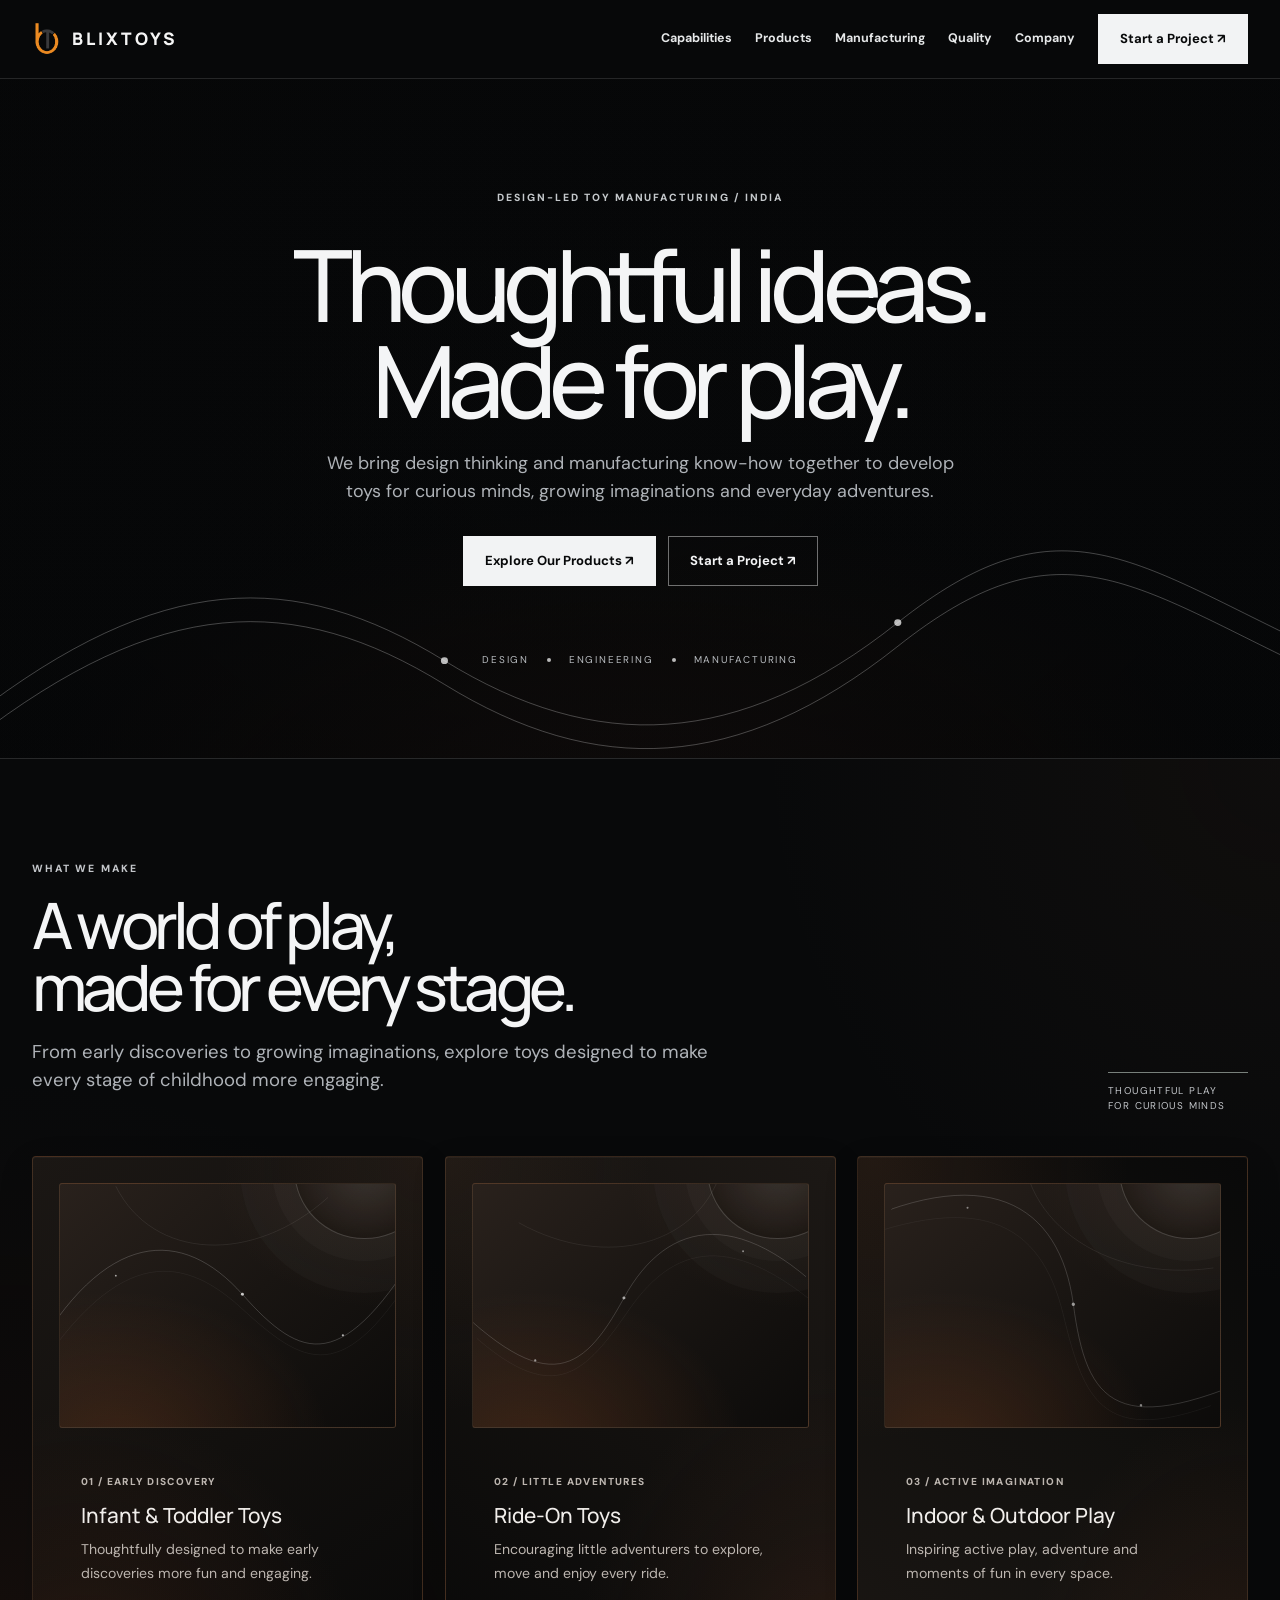
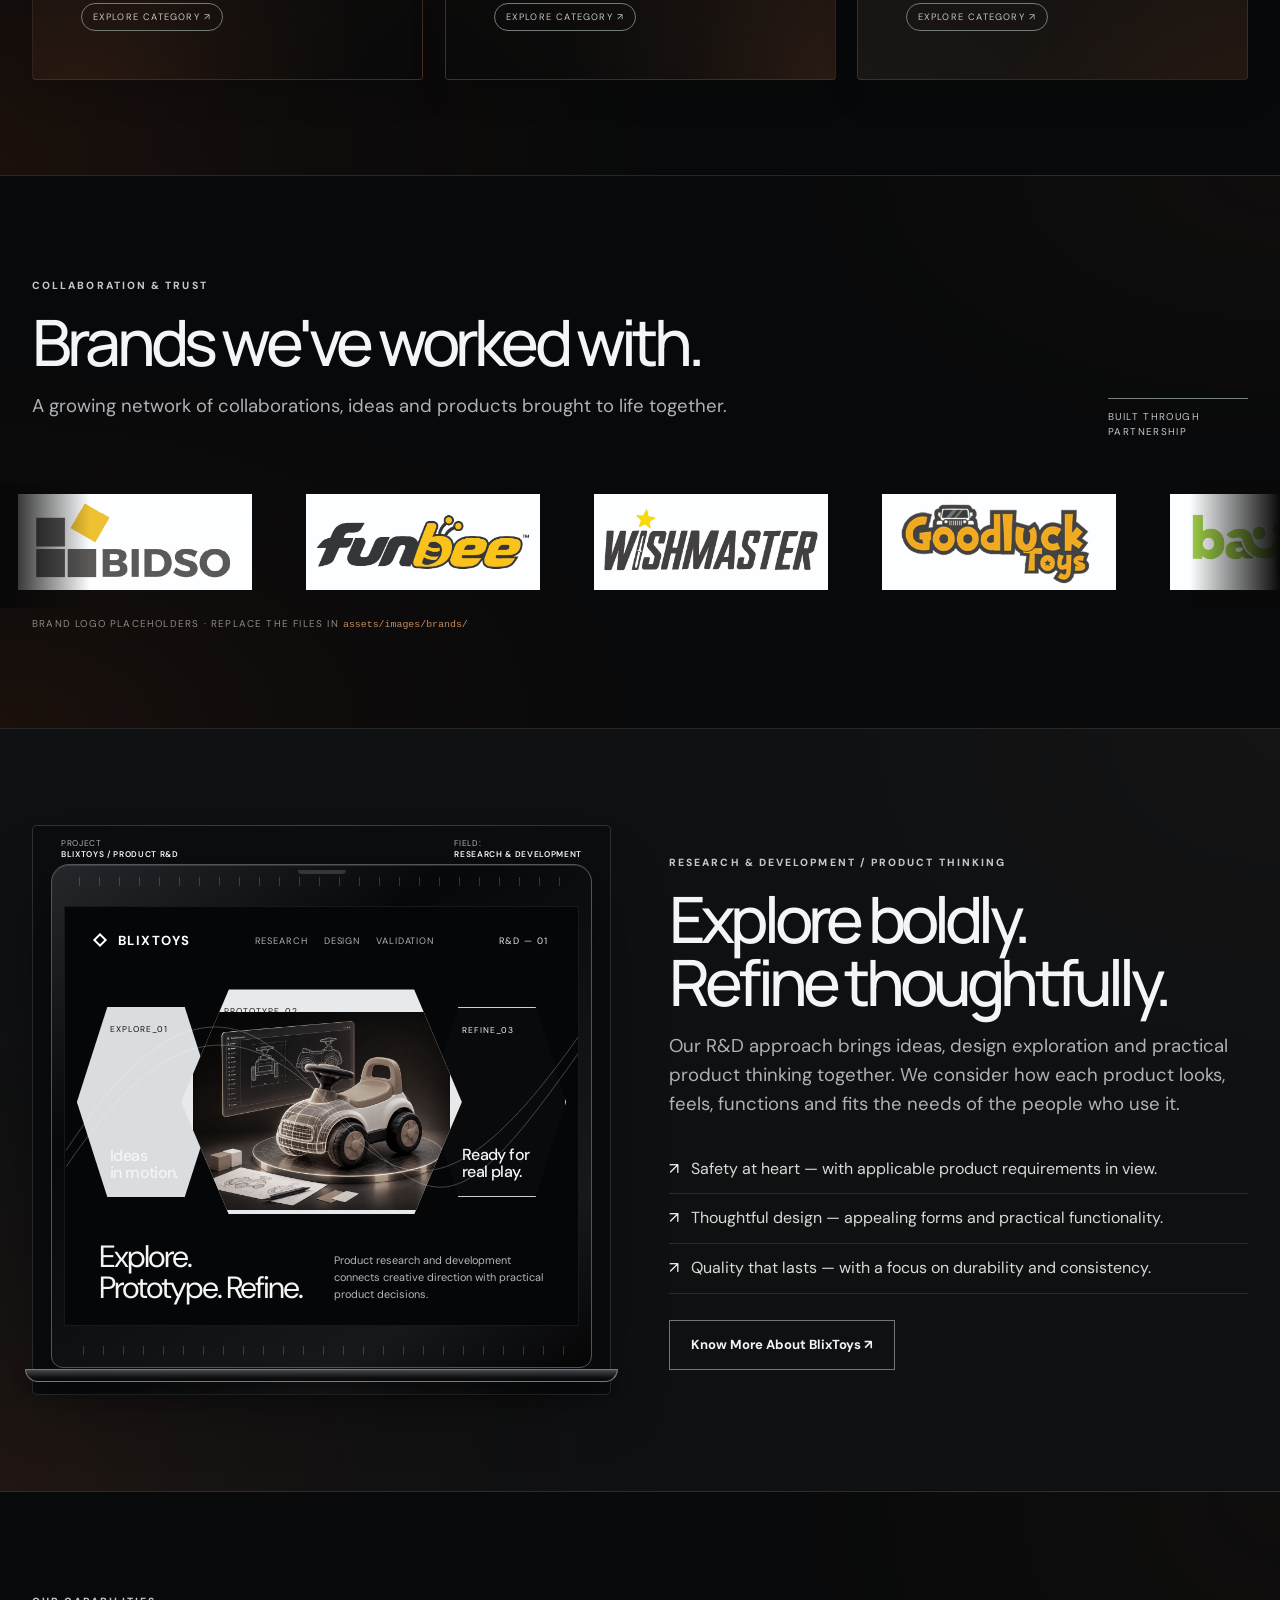
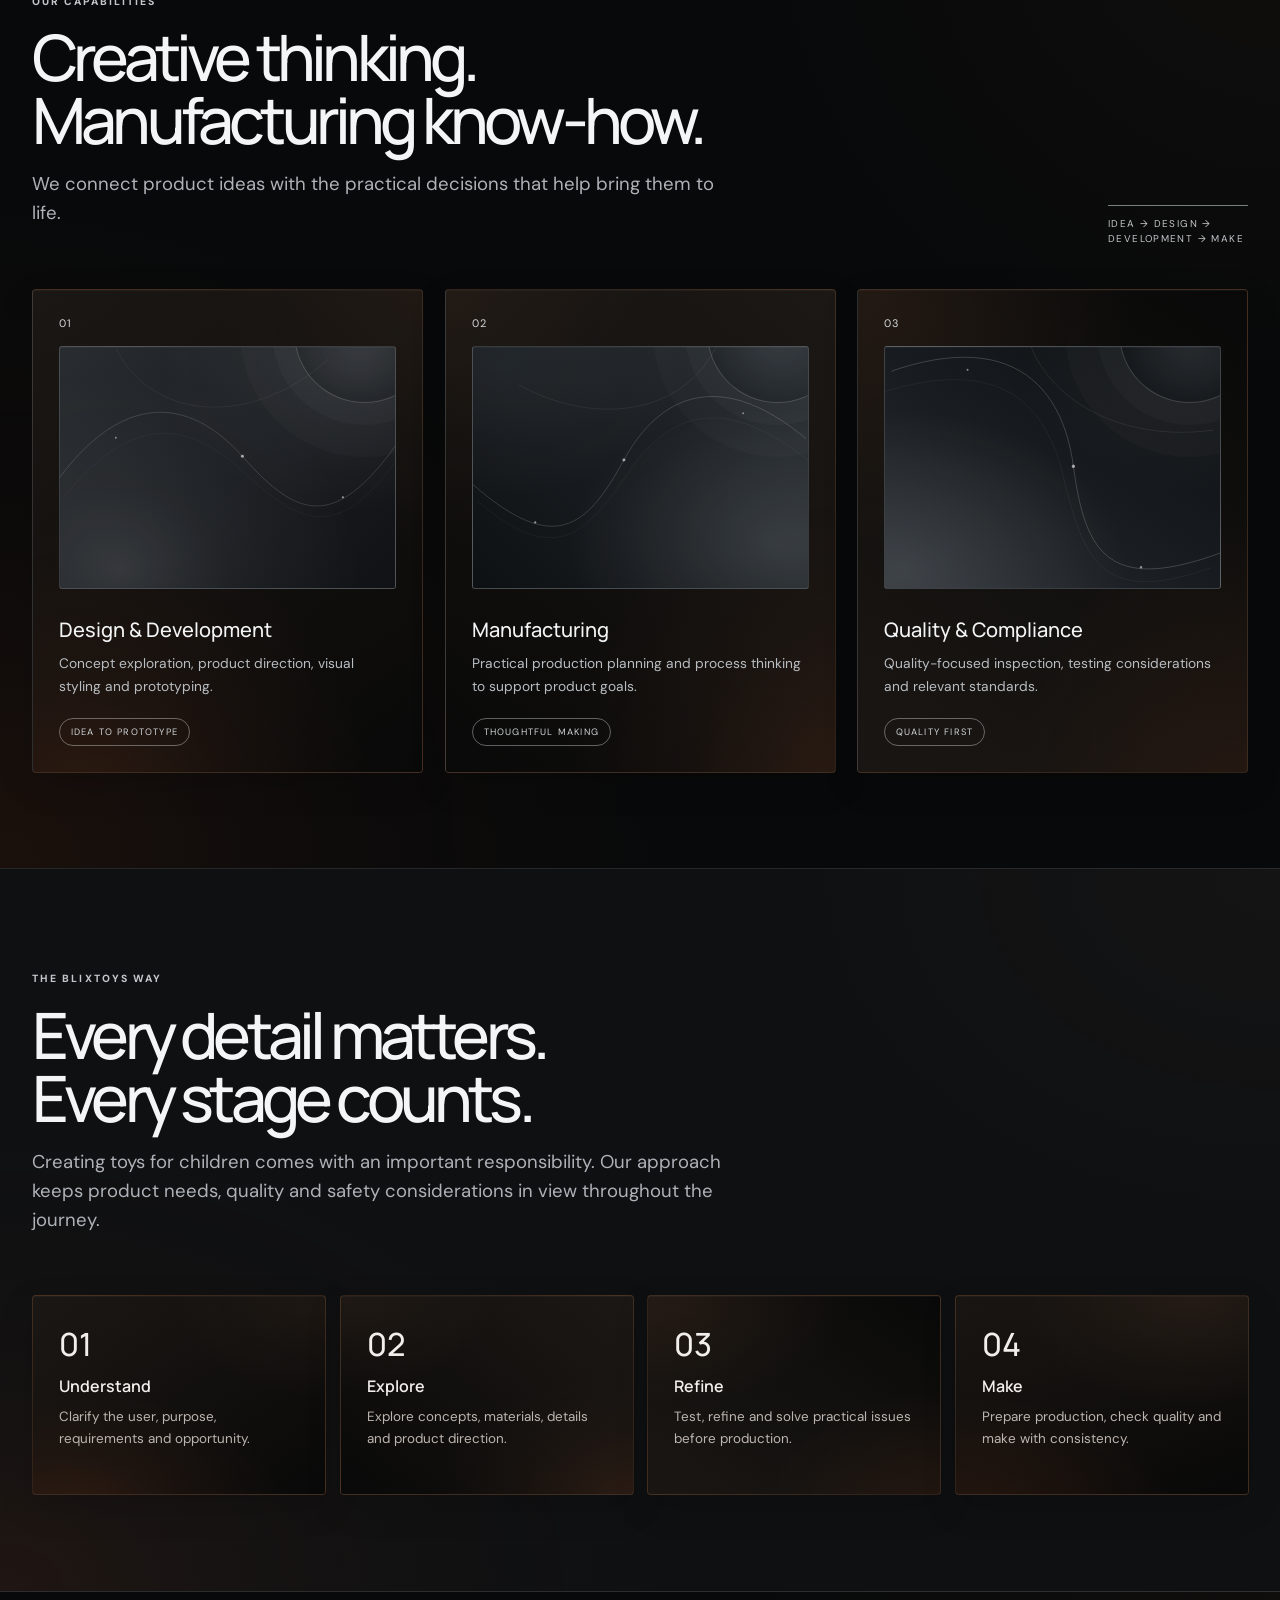
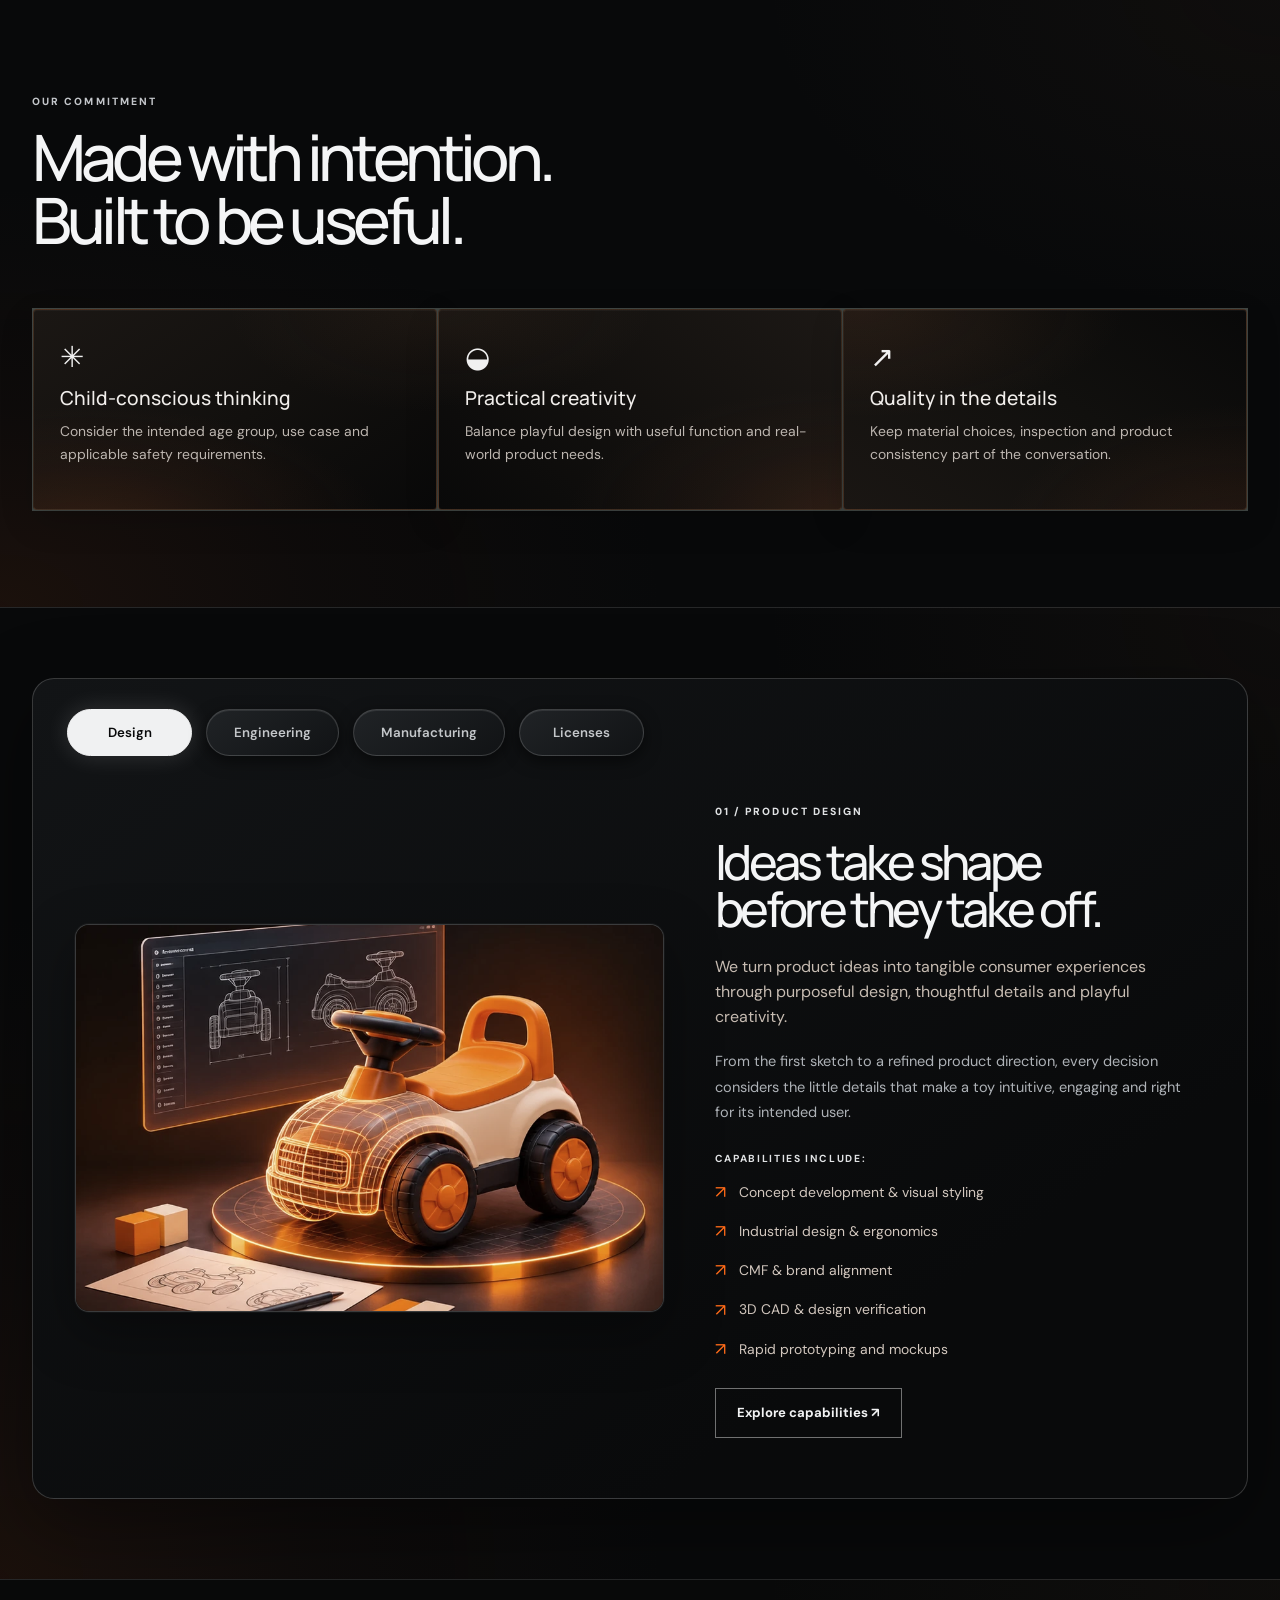
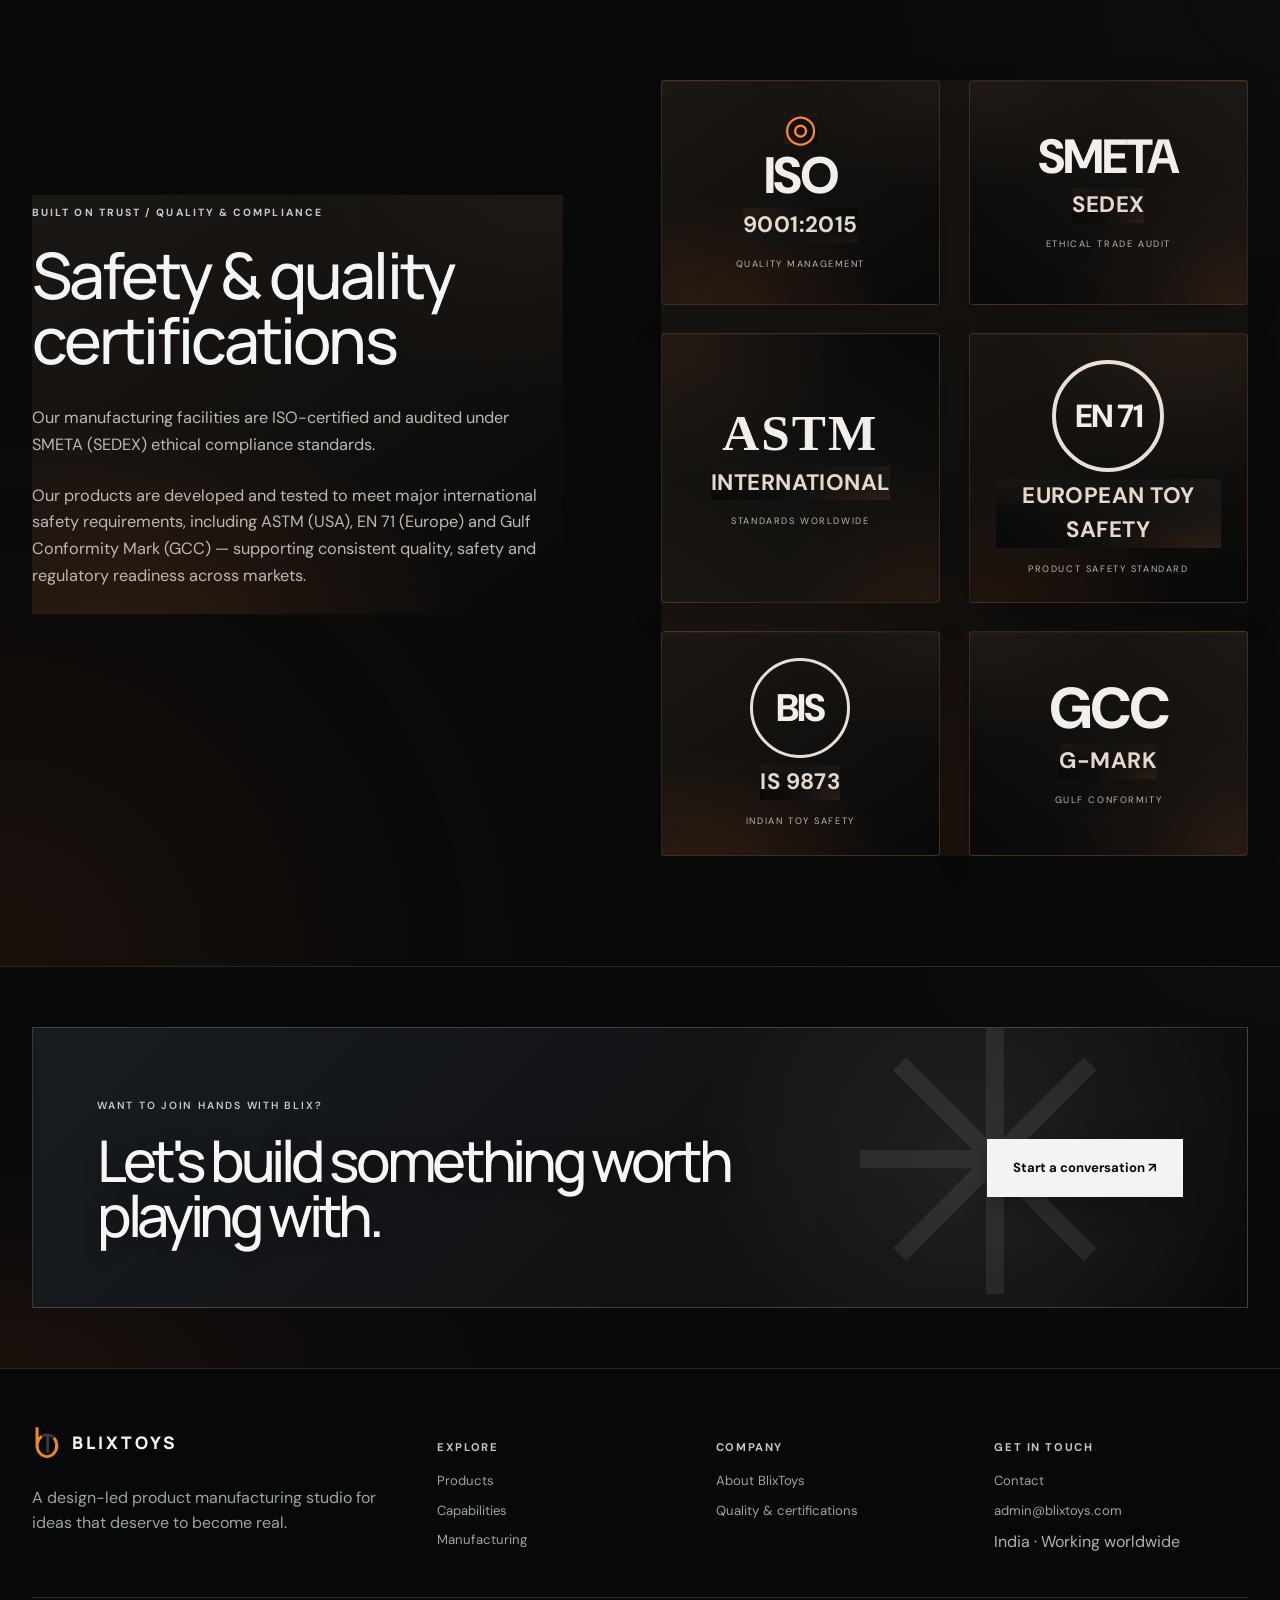
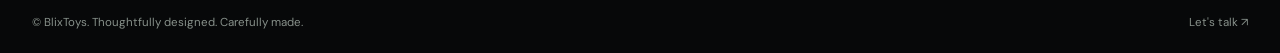
==== index.html @ 539e54b1 "Image, website revamp" ====
<!DOCTYPE html>
<html lang="en"><head>
  <link rel="icon" href="assets/images/favicon.ico" sizes="any">
  <link rel="shortcut icon" href="assets/images/favicon.ico">
<meta charset="utf-8"/><meta content="width=device-width,initial-scale=1" name="viewport"/><meta content="BlixToys — thoughtful toy product design and manufacturing." name="description"/><title>Home — BlixToys</title><link href="assets/css/style.css?v=20261118-hero-video" rel="stylesheet"/></head><body><header class="site-header"><div class="container nav"><a class="brand" href="index.html" aria-label="BlixToys home"><img class="brand-logo" src="assets/images/brand-logo.png" alt="" aria-hidden="true"><span class="brand-name">BLIXTOYS</span></a><button aria-expanded="false" aria-label="Toggle navigation" class="menu-toggle">☰</button><nav class="nav-links"><a href="capabilities.html">Capabilities</a><a href="products.html">Products</a><a href="manufacturing.html">Manufacturing</a><a href="index.html#safety-quality">Quality</a><a href="about.html">Company</a><a class="btn btn-primary" href="contact.html">Start a Project ↗</a></nav></div></header><main><section class="hero hero-minimal hero-video" aria-label="BlixToys introduction">
<video class="hero-background-video" autoplay muted loop playsinline preload="metadata"
  poster="assets/images/blix-hero-studio.png"
  aria-hidden="true" tabindex="-1">
  <source src="https://videos.pexels.com/video-files/32386533/13814695_3840_2160_50fps.mp4" type="video/mp4">
  <!-- <source src="./assets/hero.mp4" type="video/mp4"> -->
</video>
<div class="hero-video-overlay" aria-hidden="true"></div>
<div class="container hero-minimal-inner">
  <span class="eyebrow">DESIGN-LED TOY MANUFACTURING / INDIA</span>
  <h1 class="display">Thoughtful ideas.<br/>Made for play.</h1>
  <p class="lead">We bring design thinking and manufacturing know-how together to develop toys for curious minds, growing imaginations and everyday adventures.</p>
  <div class="hero-actions">
    <a class="btn btn-primary" href="products.html">Explore Our Products ↗</a>
    <a class="btn btn-outline" href="contact.html">Start a Project ↗</a>
  </div>
  <div class="hero-minimal-meta"><span>DESIGN</span><i></i><span>ENGINEERING</span><i></i><span>MANUFACTURING</span></div>
  <svg class="hero-path-art" viewBox="0 0 1440 260" preserveAspectRatio="none" aria-hidden="true">
    <path d="M-30 210 C180 40 330 35 500 145 S830 250 1010 100 S1270 25 1470 125"/>
    <path d="M-30 238 C180 68 330 63 500 173 S830 278 1010 128 S1270 53 1470 153"/>
    <circle cx="500" cy="145" r="4"/><circle cx="1010" cy="100" r="4"/>
  </svg>
</div>
</section>
<section class="section"><div class="container"><div class="section-head"><div><span class="eyebrow">WHAT WE MAKE</span><h2 class="h2">A world of play,<br/>made for every stage.</h2><p class="lead">From early discoveries to growing imaginations, explore toys designed to make every stage of childhood more engaging.</p></div><div class="section-aside">THOUGHTFUL PLAY<br/>FOR CURIOUS MINDS</div></div><div class="grid-3"><article class="category-card"><div aria-hidden="true" class="path-visual gradient-category" data-path-visual="true"></div><div><small>01 / EARLY DISCOVERY</small><h3>Infant &amp; Toddler Toys</h3><p>Thoughtfully designed to make early discoveries more fun and engaging.</p><a class="tag" href="products.html">Explore category ↗</a></div></article><article class="category-card"><div aria-hidden="true" class="path-visual gradient-category" data-path-visual="true"></div><div><small>02 / LITTLE ADVENTURES</small><h3>Ride-On Toys</h3><p>Encouraging little adventurers to explore, move and enjoy every ride.</p><a class="tag" href="products.html">Explore category ↗</a></div></article><article class="category-card"><div aria-hidden="true" class="path-visual gradient-category" data-path-visual="true"></div><div><small>03 / ACTIVE IMAGINATION</small><h3>Indoor &amp; Outdoor Play</h3><p>Inspiring active play, adventure and moments of fun in every space.</p><a class="tag" href="products.html">Explore category ↗</a></div></article></div></div></section>

<section class="section brand-partners-section" aria-labelledby="brand-partners-title">
  <div class="container">
    <div class="section-head">
      <div>
        <span class="eyebrow">COLLABORATION &amp; TRUST</span>
        <h2 class="h2" id="brand-partners-title">Brands we've worked with.</h2>
        <p class="lead">A growing network of collaborations, ideas and products brought to life together.</p>
      </div>
      <div class="section-aside">BUILT THROUGH<br/>PARTNERSHIP</div>
    </div>
  </div>
  <div class="brand-marquee" aria-label="Brand partners">
    <div class="brand-marquee-track">
      <div class="brand-marquee-group">
        <img src="assets/images/brands/Blix Toys Brand logo-01.png" alt="FirstCry">
        <img src="assets/images/brands/Blix Toys Brand logo-02.png" alt="Bidso">
        <img src="assets/images/brands/Blix Toys Brand logo-03.png" alt="Funbee">
        <img src="assets/images/brands/Blix Toys Brand logo-04.png" alt="Wishmaster">
        <img src="assets/images/brands/Blix Toys Brand logo-05.png" alt="Partner brand 5">
        <img src="assets/images/brands/Blix Toys Brand logo-06.png" alt="Partner brand 6">
        <img src="assets/images/brands/Blix Toys Brand logo-07.png" alt="Partner brand 7">
             </div>
      <div class="brand-marquee-group" aria-hidden="true">
 <img src="assets/images/brands/Blix Toys Brand logo-01.png" alt="">
        <img src="assets/images/brands/Blix Toys Brand logo-02.png" alt="">
        <img src="assets/images/brands/Blix Toys Brand logo-03.png" alt="">
        <img src="assets/images/brands/Blix Toys Brand logo-04.png" alt="">
        <img src="assets/images/brands/Blix Toys Brand logo-05.png" alt="">
        <img src="assets/images/brands/Blix Toys Brand logo-06.png" alt="">
        <img src="assets/images/brands/Blix Toys Brand logo-07.png" alt="">
      </div>
    </div>
  </div>
  <div class="container brand-strip-note">BRAND LOGO PLACEHOLDERS · REPLACE THE FILES IN <code>assets/images/brands/</code></div>
</section>

<section class="section surface"><div class="container split"><div class="rnd-device-frame">
<div class="rnd-project-meta"><span>PROJECT<br><strong>BLIXTOYS / PRODUCT R&amp;D</strong></span><span>FIELD:<br><strong>RESEARCH &amp; DEVELOPMENT</strong></span></div>
<div class="hero-device">
  <div class="device-ruler device-ruler-top" aria-hidden="true"></div>
  <div class="device-screen">
    <div class="device-nav"><span class="device-brand"><i></i> BLIXTOYS</span><span>RESEARCH&nbsp;&nbsp;&nbsp; DESIGN&nbsp;&nbsp;&nbsp; VALIDATION</span><span class="device-index">R&amp;D — 01</span></div>
    <div class="device-stage">
      <div class="stage-hex stage-hex-left"><span>EXPLORE_01</span><strong>Ideas<br/>in motion.</strong></div>
      <div class="stage-hex stage-hex-center"><span>PROTOTYPE_02</span><img src="assets/images/ride-on-3d-concept.webp" alt="Ride-on toy concept during product research and development"/></div>
      <div class="stage-hex stage-hex-right"><span>REFINE_03</span><strong>Ready for<br/>real play.</strong></div>
      <svg class="stage-orbit" viewBox="0 0 900 330" aria-hidden="true"><path d="M-20 255 C170 -35 310 -25 450 160 S700 365 930 35"/><path d="M-20 285 C170 5 310 5 485 190 S700 395 930 65"/></svg>
    </div>
    <div class="device-bottom"><strong>Explore.<br/>Prototype. Refine.</strong><p>Product research and development connects creative direction with practical product decisions.</p></div>
  </div>
  <div class="device-ruler device-ruler-bottom" aria-hidden="true"></div>
</div>
</div><div><span class="eyebrow">RESEARCH &amp; DEVELOPMENT / PRODUCT THINKING</span><h2 class="h2">Explore boldly.<br/>Refine thoughtfully.</h2><p class="lead">Our R&amp;D approach brings ideas, design exploration and practical product thinking together. We consider how each product looks, feels, functions and fits the needs of the people who use it.</p><ul class="tick-list"><li>Safety at heart — with applicable product requirements in view.</li><li>Thoughtful design — appealing forms and practical functionality.</li><li>Quality that lasts — with a focus on durability and consistency.</li></ul><a class="btn btn-outline" href="about.html">Know More About BlixToys ↗</a></div></div></section>
<section class="section"><div class="container"><div class="section-head"><div><span class="eyebrow">OUR CAPABILITIES</span><h2 class="h2">Creative thinking.<br/>Manufacturing know-how.</h2><p class="lead">We connect product ideas with the practical decisions that help bring them to life.</p></div><div class="section-aside">IDEA → DESIGN →<br/>DEVELOPMENT → MAKE</div></div><div class="grid-3"><article class="cap-card"><div class="cap-meta">01 <span></span></div><div aria-hidden="true" class="path-visual gradient-capability" data-path-visual="true"></div><h3>Design &amp; Development</h3><p>Concept exploration, product direction, visual styling and prototyping.</p><span class="tag">IDEA TO PROTOTYPE</span></article><article class="cap-card"><div class="cap-meta">02 <span></span></div><div aria-hidden="true" class="path-visual gradient-capability" data-path-visual="true"></div><h3>Manufacturing</h3><p>Practical production planning and process thinking to support product goals.</p><span class="tag">THOUGHTFUL MAKING</span></article><article class="cap-card"><div class="cap-meta">03 <span></span></div><div aria-hidden="true" class="path-visual gradient-capability" data-path-visual="true"></div><h3>Quality &amp; Compliance</h3><p>Quality-focused inspection, testing considerations and relevant standards.</p><span class="tag">QUALITY FIRST</span></article></div></div></section>
<section class="section surface"><div class="container"><div class="section-head"><div><span class="eyebrow">THE BLIXTOYS WAY</span><h2 class="h2">Every detail matters.<br/>Every stage counts.</h2><p class="lead">Creating toys for children comes with an important responsibility. Our approach keeps product needs, quality and safety considerations in view throughout the journey.</p></div></div><div class="process-grid"><div class="process-card"><strong>01</strong><h3>Understand</h3><p>Clarify the user, purpose, requirements and opportunity.</p></div><div class="process-card"><strong>02</strong><h3>Explore</h3><p>Explore concepts, materials, details and product direction.</p></div><div class="process-card"><strong>03</strong><h3>Refine</h3><p>Test, refine and solve practical issues before production.</p></div><div class="process-card"><strong>04</strong><h3>Make</h3><p>Prepare production, check quality and make with consistency.</p></div></div></div></section>
<section class="section"><div class="container"><div class="section-head"><div><span class="eyebrow">OUR COMMITMENT</span><h2 class="h2">Made with intention.<br/>Built to be useful.</h2></div></div><div class="value-grid"><article class="value-card"><div class="symbol">✳</div><h3>Child-conscious thinking</h3><p>Consider the intended age group, use case and applicable safety requirements.</p></article><article class="value-card"><div class="symbol">◒</div><h3>Practical creativity</h3><p>Balance playful design with useful function and real-world product needs.</p></article><article class="value-card"><div class="symbol">↗</div><h3>Quality in the details</h3><p>Keep material choices, inspection and product consistency part of the conversation.</p></article></div></div></section>
<section class="section showcase-section" id="blix-showcase">
<div class="container">
<div class="showcase-shell">
<div aria-label="BlixToys capabilities" class="showcase-tabs" role="tablist">
<button aria-selected="true" class="showcase-tab active" data-showcase="design" role="tab">Design</button>
<button aria-selected="false" class="showcase-tab" data-showcase="engineering" role="tab">Engineering</button>
<button aria-selected="false" class="showcase-tab" data-showcase="manufacturing" role="tab">Manufacturing</button>
<button aria-selected="false" class="showcase-tab" data-showcase="licenses" role="tab">Licenses</button>
</div>
<div class="showcase-content">
<div class="showcase-visual">
<img alt="Cinematic 3D concept render of an orange and cream ride-on toy in a product design studio" class="showcase-render" id="showcase-render" src="assets/images/ride-on-3d-concept.webp"/>
</div>
<div aria-live="polite" class="showcase-copy">
<span class="eyebrow" id="showcase-kicker">01 / DESIGN STUDIO</span>
<h2 class="h2" id="showcase-title">Ideas take shape<br/>before they take off.</h2>
<p class="lead" id="showcase-description">We turn product ideas into tangible consumer experiences through purposeful design, thoughtful details and playful creativity.</p>
<p class="showcase-intro" id="showcase-detail">From the first sketch to a refined product direction, every decision considers the little details that make a toy intuitive, engaging and right for its intended user.</p>
<p class="showcase-cap-label">CAPABILITIES INCLUDE:</p>
<ul class="showcase-list" id="showcase-list">
<li>Concept development &amp; visual styling</li>
<li>Industrial design &amp; ergonomics</li>
<li>CMF &amp; brand alignment</li>
<li>3D CAD &amp; design verification</li>
<li>Rapid prototyping and mockups</li>
</ul>
<a class="btn btn-outline" href="capabilities.html" id="showcase-link">Explore capabilities ↗</a>
</div>
</div>
</div>
</div>
</section>
<section class="section safety-cert-section" id="safety-quality">
<div class="container safety-cert-grid">
<div class="safety-cert-copy">
<span class="eyebrow">BUILT ON TRUST / QUALITY &amp; COMPLIANCE</span>
<h2 class="display">Safety &amp; quality<br/>certifications</h2>
<p>Our manufacturing facilities are ISO-certified and audited under SMETA (SEDEX) ethical compliance standards.</p>
<p>Our products are developed and tested to meet major international safety requirements, including ASTM (USA), EN 71 (Europe) and Gulf Conformity Mark (GCC) — supporting consistent quality, safety and regulatory readiness across markets.</p>
</div>
<div aria-label="Quality and compliance standards" class="safety-cert-cards">
<article class="safety-cert-card">
<span class="cert-orbit">◎</span><strong>ISO</strong><span class="cert-standard">9001:2015</span><small>QUALITY MANAGEMENT</small>
</article>
<article class="safety-cert-card smeta-card">
<strong>SMETA</strong><span class="cert-standard">SEDEX</span><small>ETHICAL TRADE AUDIT</small>
</article>
<article class="safety-cert-card astm-card">
<strong>ASTM</strong><span class="cert-standard">INTERNATIONAL</span><small>STANDARDS WORLDWIDE</small>
</article>
<article class="safety-cert-card en-card">
<strong>EN 71</strong><span class="cert-standard">EUROPEAN TOY SAFETY</span><small>PRODUCT SAFETY STANDARD</small>
</article>
<article class="safety-cert-card bis-card">
<strong>BIS</strong><span class="cert-standard">IS 9873</span><small>INDIAN TOY SAFETY</small>
</article>
<article class="safety-cert-card gcc-card">
<strong>GCC</strong><span class="cert-standard">G-MARK</span><small>GULF CONFORMITY</small>
</article>
</div>
</div>
</section>
<section class="section-sm"><div class="container"><div class="cta"><div><span class="eyebrow" style="color:#ffe2d9">WANT TO JOIN HANDS WITH BLIX?</span><h2>Let's build something worth playing with.</h2></div><a class="btn" href="contact.html">Start a conversation ↗</a></div></div></section></main><footer class="site-footer"><div class="container"><div class="footer-grid"><div class="footer-about"><a class="brand" href="index.html" aria-label="BlixToys home"><img class="brand-logo" src="assets/images/brand-logo.png" alt="" aria-hidden="true"><span class="brand-name">BLIXTOYS</span></a><p>A design-led product manufacturing studio for ideas that deserve to become real.</p></div><div class="footer-col"><h4>Explore</h4><a href="products.html">Products</a><a href="capabilities.html">Capabilities</a><a href="manufacturing.html">Manufacturing</a></div><div class="footer-col"><h4>Company</h4><a href="about.html">About BlixToys</a><a href="index.html#safety-quality">Quality &amp; certifications</a></div><div class="footer-col"><h4>Get in touch</h4><a href="contact.html">Contact</a><a href="mailto:admin@blixtoys.com">admin@blixtoys.com</a><span class="muted">India · Working worldwide</span></div></div><div class="footer-bottom"><span>© <span data-year=""></span> BlixToys. Thoughtfully designed. Carefully made.</span><span><a href="contact.html">Let's talk ↗</a></span></div></div></footer><script src="assets/js/main.js?v=20261112-tabs"></script></body></html>
---- assets/css/style.css ----
@import url('https://fonts.googleapis.com/css2?family=DM+Sans:wght@400;500;600;700&family=Manrope:wght@400;500;600;700;800&display=swap');

:root {
  --bg: #0c0e0f;
  --surface: #151819;
  --surface2: #1d2122;
  --white: #f5f3ee;
  --muted: #aeb3b0;
  --line: #343a39;
  --orange: #f04b2d;
  --amber: #ff9e42;
  --lime: #b8e86a;
  --max: 1280px
}

* {
  box-sizing: border-box
}

html {
  scroll-behavior: smooth
}

body {
  margin: 0;
  background: var(--bg);
  color: var(--white);
  font-family: 'DM Sans', sans-serif;
  line-height: 1.55
}

a {
  color: inherit;
  text-decoration: none
}

img {
  display: block;
  max-width: 100%
}

.container {
  width: min(var(--max), calc(100% - 64px));
  margin: auto
}

.site-header {
  position: sticky;
  top: 0;
  z-index: 50;
  background: #0c0e0fee;
  backdrop-filter: blur(16px);
  border-bottom: 1px solid #ffffff16
}

.nav {
  height: 78px;
  display: flex;
  align-items: center;
  justify-content: space-between;
  gap: 22px
}

.brand {
  font: 800 1.08rem Manrope;
  letter-spacing: .16em;
  display: flex;
  align-items: center;
  gap: 12px
}

.brand-mark {
  width: 34px;
  height: 34px;
  border: 1px solid var(--orange);
  color: var(--orange);
  display: grid;
  place-items: center;
  transform: rotate(45deg)
}

.brand-mark span {
  transform: rotate(-45deg)
}

.nav-links {
  display: flex;
  align-items: center;
  gap: 23px;
  font-size: .78rem;
  font-weight: 700
}

.nav-links a:not(.btn) {
  color: #d2d4d0
}

.nav-links a:hover {
  color: var(--orange)
}

.menu-toggle {
  display: none;
  background: none;
  border: 1px solid var(--line);
  color: white;
  padding: 6px 11px;
  font-size: 1.4rem
}

.btn {
  display: inline-flex;
  align-items: center;
  justify-content: center;
  gap: 14px;
  padding: 14px 21px;
  font-weight: 700;
  font-size: .82rem;
  border: 1px solid transparent;
  transition: .2s;
  cursor: pointer
}

.btn-primary {
  background: var(--orange);
  color: #170d09
}

.btn-primary:hover {
  background: #ff684b;
  transform: translateY(-2px)
}

.btn-outline {
  border-color: #777e7b;
  color: white
}

.btn-outline:hover {
  border-color: var(--orange);
  color: var(--orange)
}

.eyebrow {
  font-size: .65rem;
  text-transform: uppercase;
  letter-spacing: .2em;
  font-weight: 800;
  color: #c6cbc6
}

.display {
  font: 500 clamp(3.2rem, 7vw, 6.9rem)/.94 Manrope;
  letter-spacing: -.085em;
  margin: 21px 0
}

.h2 {
  font: 500 clamp(2.25rem, 5vw, 4.55rem)/.98 Manrope;
  letter-spacing: -.075em;
  margin: 14px 0
}

.lead {
  max-width: 700px;
  color: #c1c5c1;
  font-size: clamp(1rem, 1.45vw, 1.17rem)
}

.muted {
  color: var(--muted)
}

.hero {
  position: relative;
  overflow: hidden;
  border-bottom: 1px solid var(--line)
}

.hero-grid {
  min-height: 670px;
  display: grid;
  grid-template-columns: .95fr 1.05fr;
  align-items: center;
  gap: 25px
}

.hero-copy {
  padding: 72px 0 60px;
  position: relative;
  z-index: 2
}

.hero-copy .lead {
  max-width: 530px;
  margin: 25px 0 29px
}

.hero-art {
  height: 670px;
  position: relative;
  margin-right: calc((min(100vw, 1280px) - 100vw)/2);
  overflow: hidden
}

.hero-art img {
  width: 100%;
  height: 100%;
  object-fit: cover;
  object-position: 57% center
}

.hero-art:after {
  content: "";
  position: absolute;
  inset: 0;
  background: linear-gradient(90deg, var(--bg), transparent 39%), linear-gradient(0deg, #0c0e0f77, transparent 45%)
}

.hero-caption {
  position: absolute;
  z-index: 2;
  right: 24px;
  bottom: 24px;
  padding: 11px 14px;
  background: #0b0d0edb;
  border: 1px solid #ffffff45;
  font-size: .64rem;
  letter-spacing: .15em;
  text-transform: uppercase
}

.hero-facts {
  display: flex;
  margin-top: 52px;
  max-width: 590px
}

.fact {
  flex: 1;
  padding: 0 17px;
  border-left: 1px solid #737a76
}

.fact:first-child {
  padding-left: 0;
  border: 0
}

.fact strong {
  display: block;
  font: 500 1.05rem Manrope
}

.fact span {
  font-size: .59rem;
  letter-spacing: .13em;
  text-transform: uppercase;
  color: #aeb4af
}

.section {
  padding: 96px 0;
  border-bottom: 1px solid #ffffff14
}

.section-sm {
  padding: 60px 0
}

.surface {
  background: #111516
}

.section-head {
  display: flex;
  justify-content: space-between;
  align-items: end;
  gap: 30px;
  margin-bottom: 42px
}

.section-head>div {
  max-width: 850px
}

.section-aside {
  border-top: 1px solid #78807b;
  padding-top: 10px;
  font-size: .62rem;
  letter-spacing: .14em;
  color: #b6bcb7;
  min-width: 140px
}

.grid-3 {
  display: grid;
  grid-template-columns: repeat(3, 1fr);
  gap: 22px
}

.cap-card {
  border-left: 1px solid #626a65;
  padding-left: 16px;
  position: relative
}

.cap-card:before {
  content: "";
  position: absolute;
  top: -19px;
  left: -5px;
  width: 9px;
  height: 9px;
  background: var(--orange);
  border-radius: 50%
}

.cap-meta {
  display: flex;
  gap: 12px;
  align-items: center;
  border-bottom: 1px solid #555d58;
  padding-bottom: 10px;
  margin-bottom: 14px;
  font-size: .68rem;
  letter-spacing: .12em
}

.cap-meta span {
  flex: 1;
  border-top: 1px solid #555d58
}

.cap-card img {
  width: 100%;
  height: 190px;
  object-fit: cover;
  filter: saturate(.75)
}

.cap-card h3 {
  font: 500 1.25rem Manrope;
  margin: 15px 0 5px
}

.cap-card p {
  font-size: .86rem;
  color: #b9bfba;
  min-height: 50px
}

.tag {
  display: inline-block;
  border: 1px solid #737b75;
  border-radius: 99px;
  padding: 6px 11px;
  font-size: .58rem;
  letter-spacing: .13em;
  text-transform: uppercase
}

.split {
  display: grid;
  grid-template-columns: 1fr 1fr;
  gap: 58px;
  align-items: center
}

.split-art {
  height: 490px;
  overflow: hidden;
  border: 1px solid #ffffff20
}

.split-art img {
  width: 100%;
  height: 100%;
  object-fit: cover;
  filter: saturate(.78)
}

.tick-list {
  list-style: none;
  padding: 0;
  margin: 26px 0
}

.tick-list li {
  padding: 12px 0;
  border-bottom: 1px solid #ffffff1e;
  color: #d6d9d4
}

.tick-list li:before {
  content: "↗";
  color: var(--orange);
  margin-right: 12px
}

.process-grid {
  display: grid;
  grid-template-columns: repeat(4, 1fr);
  gap: 14px
}

.process-card {
  background: var(--surface);
  padding: 22px;
  border-top: 2px solid var(--orange)
}

.process-card strong {
  font: 500 2rem Manrope;
  color: var(--orange)
}

.process-card h3 {
  font: 600 1rem Manrope;
  margin: 8px 0
}

.process-card p {
  font-size: .84rem;
  color: #aeb5af
}

.stat-band {
  display: grid;
  grid-template-columns: repeat(3, 1fr);
  border: 1px solid #ffffff22
}

.stat-band div {
  padding: 25px;
  border-right: 1px solid #ffffff22
}

.stat-band div:last-child {
  border: 0
}

.stat-band strong {
  font: 500 1.5rem Manrope;
  display: block
}

.stat-band span {
  color: #aeb5af;
  font-size: .78rem
}

.category-card {
  background: var(--surface);
  border: 1px solid #ffffff18;
  overflow: hidden
}

.category-card img {
  height: 245px;
  width: 100%;
  object-fit: cover
}

.category-card div {
  padding: 22px
}

.category-card small {
  color: var(--orange);
  font-weight: 800;
  letter-spacing: .14em;
  font-size: .63rem
}

.category-card h3 {
  font: 500 1.3rem Manrope;
  margin: 8px 0
}

.category-card p {
  color: #b7bdb8;
  font-size: .88rem
}

.value-grid {
  display: grid;
  grid-template-columns: repeat(3, 1fr);
  gap: 1px;
  background: #414744;
  border: 1px solid #414744
}

.value-card {
  background: var(--surface);
  padding: 27px
}

.value-card .symbol {
  font: 500 1.8rem Manrope;
  color: var(--orange)
}

.value-card h3 {
  font: 500 1.2rem Manrope;
  margin: 10px 0
}

.value-card p {
  font-size: .87rem;
  color: #b4bbb5
}

.cta {
  background: var(--orange);
  color: white;
  padding: 54px;
  display: flex;
  align-items: center;
  justify-content: space-between;
  gap: 25px;
  position: relative;
  overflow: hidden
}

.cta:after {
  content: "✳";
  position: absolute;
  right: 9%;
  top: -110px;
  font-size: 370px;
  color: #ff815d55
}

.cta h2 {
  font: 500 clamp(2.2rem, 4.5vw, 4.3rem)/.96 Manrope;
  letter-spacing: -.075em;
  max-width: 730px;
  margin: 0;
  position: relative;
  z-index: 1
}

.cta .btn {
  background: #101415;
  color: white;
  position: relative;
  z-index: 1;
  white-space: nowrap
}

.page-hero {
  padding: 75px 0 42px
}

.breadcrumb {
  font-size: .65rem;
  letter-spacing: .15em;
  color: #9da59e;
  margin-bottom: 24px
}

.page-banner {
  height: 370px;
  margin-top: 35px;
  overflow: hidden;
  border: 1px solid #ffffff20
}

.page-banner img {
  width: 100%;
  height: 100%;
  object-fit: cover
}

.product-grid {
  display: grid;
  grid-template-columns: repeat(3, 1fr);
  gap: 18px
}

.product-card {
  background: var(--surface);
  border: 1px solid #ffffff18
}

.product-card img {
  width: 100%;
  height: 235px;
  object-fit: cover
}

.product-card div {
  padding: 22px
}

.product-card small {
  color: var(--orange);
  letter-spacing: .14em;
  font-size: .63rem;
  font-weight: 800
}

.product-card h3 {
  font: 500 1.25rem Manrope;
  margin: 8px 0
}

.product-card p {
  font-size: .87rem;
  color: #b6bcb7
}

.cert-grid {
  display: grid;
  grid-template-columns: repeat(2, 1fr);
  gap: 15px
}

.cert-card {
  background: var(--surface);
  border: 1px solid #ffffff1b;
  padding: 27px;
  min-height: 220px
}

.cert-card h3 {
  font: 500 1.35rem Manrope
}

.cert-card p {
  color: #b7bdb8;
  font-size: .87rem
}

.cert-gallery {
  display: grid;
  grid-template-columns: repeat(2, 1fr);
  gap: 22px
}

.certificate-item {
  background: var(--surface);
  border: 1px solid #ffffff1b
}

.certificate-image {
  display: block;
  aspect-ratio: 1.46;
  position: relative;
  background: #e9e6dc;
  overflow: hidden
}

.certificate-image img {
  width: 100%;
  height: 100%;
  object-fit: cover
}

.certificate-image span {
  position: absolute;
  right: 14px;
  bottom: 14px;
  background: #0b0d0eeb;
  padding: 9px 12px;
  font-size: .7rem
}

.certificate-info {
  padding: 23px
}

.certificate-info h3 {
  font: 500 1.4rem Manrope
}

.certificate-info p,
.certificate-info dd {
  color: #b8beb9;
  font-size: .85rem
}

.certificate-info dl div {
  display: flex;
  justify-content: space-between;
  gap: 12px;
  border-top: 1px solid #ffffff1b;
  padding: 9px 0;
  font-size: .76rem
}

.certificate-info dd {
  margin: 0;
  text-align: right
}

.certificate-info dt {
  color: #aeb4af
}

.cert-note {
  border: 1px dashed #6c746e;
  padding: 18px;
  margin-top: 20px;
  color: #c1c7c1;
  font-size: .84rem
}

.form-layout {
  display: grid;
  grid-template-columns: .8fr 1.2fr;
  gap: 22px
}

.contact-panel,
.form-panel {
  background: var(--surface);
  padding: 32px;
  border: 1px solid #ffffff1b
}

.contact-panel p {
  color: #b6bcb7
}

.form-grid {
  display: grid;
  grid-template-columns: 1fr 1fr;
  gap: 16px
}

.field {
  display: flex;
  flex-direction: column;
  gap: 7px
}

.field.full {
  grid-column: 1/-1
}

.field label {
  font-size: .8rem;
  font-weight: 700
}

.field input,
.field select,
.field textarea {
  width: 100%;
  padding: 13px;
  background: #0b0e0f;
  border: 1px solid #424a45;
  color: white;
  font: inherit
}

.field textarea {
  min-height: 135px
}

.field input[type=checkbox] {
  width: auto
}

.form-message {
  font-size: .88rem;
  margin-top: 10px
}

.site-footer {
  background: #07090a;
  padding: 55px 0 22px;
  border-top: 1px solid #ffffff1b
}

.footer-grid {
  display: grid;
  grid-template-columns: 1.5fr 1fr 1fr 1fr;
  gap: 25px;
  padding-bottom: 38px
}

.footer-about p,
.footer-col a {
  color: #9da59f
}

.footer-col h4 {
  font-size: .7rem;
  letter-spacing: .14em;
  text-transform: uppercase
}

.footer-col a {
  display: block;
  margin: 9px 0;
  font-size: .82rem
}

.footer-bottom {
  border-top: 1px solid #343a36;
  padding-top: 16px;
  display: flex;
  justify-content: space-between;
  color: #87908a;
  font-size: .72rem
}

@media(max-width:950px) {
  .nav-links {
    gap: 12px
  }

  .hero-grid {
    grid-template-columns: 1fr 1fr
  }

  .split,
  .form-layout {
    grid-template-columns: 1fr
  }

  .process-grid {
    grid-template-columns: repeat(2, 1fr)
  }

  .footer-grid {
    grid-template-columns: 1fr 1fr
  }
}

@media(max-width:700px) {
  .container {
    width: calc(100% - 34px)
  }

  .nav {
    height: 70px
  }

  .menu-toggle {
    display: block
  }

  .nav-links {
    display: none;
    position: absolute;
    top: 70px;
    left: 0;
    right: 0;
    background: #101415;
    padding: 20px 24px;
    flex-direction: column;
    align-items: stretch;
    border-bottom: 1px solid var(--line)
  }

  .nav-links.open {
    display: flex
  }

  .hero-grid {
    display: flex;
    flex-direction: column;
    gap: 0;
    align-items: stretch
  }

  .hero-copy {
    padding: 48px 0 30px
  }

  .hero-art {
    height: 330px;
    margin: 0 -17px
  }

  .hero-art:after {
    background: linear-gradient(0deg, #0c0e0f88, transparent 55%)
  }

  .display {
    font-size: clamp(2.8rem, 13vw, 4.6rem)
  }

  .hero-facts {
    margin-top: 32px
  }

  .fact {
    padding: 0 9px
  }

  .fact strong {
    font-size: .9rem
  }

  .fact span {
    font-size: .5rem
  }

  .section {
    padding: 68px 0
  }

  .section-head {
    display: block
  }

  .section-aside {
    margin-top: 20px;
    display: inline-block
  }

  .grid-3,
  .product-grid,
  .cert-grid,
  .cert-gallery,
  .value-grid {
    grid-template-columns: 1fr
  }

  .cap-card {
    margin-top: 20px
  }

  .cap-card img {
    height: 210px
  }

  .split {
    gap: 27px
  }

  .split-art {
    height: 320px
  }

  .process-grid {
    grid-template-columns: 1fr 1fr
  }

  .stat-band {
    grid-template-columns: 1fr
  }

  .stat-band div {
    border-right: 0;
    border-bottom: 1px solid #ffffff22
  }

  .stat-band div:last-child {
    border: 0
  }

  .cta {
    display: block;
    padding: 29px
  }

  .cta .btn {
    margin-top: 23px
  }

  .page-hero {
    padding: 54px 0 30px
  }

  .page-banner {
    height: 235px
  }

  .contact-panel,
  .form-panel {
    padding: 22px
  }

  .form-grid {
    grid-template-columns: 1fr
  }

  .field.full {
    grid-column: auto
  }

  .footer-grid {
    grid-template-columns: 1fr 1fr
  }

  .footer-about {
    grid-column: 1/-1
  }

  .footer-bottom {
    display: block
  }

  .footer-bottom span {
    display: block;
    margin: 7px 0
  }
}

/* Interactive 3D capabilities showcase */
.showcase-section {
  padding-top: 70px;
  padding-bottom: 80px
}

.showcase-shell {
  border: 1px solid #63300f;
  border-radius: 22px;
  overflow: hidden;
  background: radial-gradient(ellipse at 20% 100%, #4a1d06 0%, #211208 48%, #101112 100%);
  box-shadow: 0 0 38px #f04b2d12, inset 0 0 0 1px #ffffff08
}

.showcase-tabs {
  display: flex;
  flex-wrap: wrap;
  gap: 14px;
  padding: 30px 34px 0
}

.showcase-tab {
  border: 1px solid #45423f;
  border-radius: 99px;
  background: linear-gradient(145deg, #282625, #171717);
  color: #aaa39c;
  padding: 14px 27px;
  min-width: 125px;
  font: 600 .83rem 'DM Sans', sans-serif;
  box-shadow: 0 5px 16px #0008, inset 0 1px #ffffff17;
  cursor: pointer;
  transition: .25s
}

.showcase-tab:hover {
  border-color: #e85a18;
  color: #fff
}

.showcase-tab.active {
  background: #ff6500;
  border-color: #ff7b19;
  color: #160d07;
  box-shadow: 0 0 22px #ff650099, 0 0 4px #ff9a45
}

.showcase-content {
  display: grid;
  grid-template-columns: 1.08fr .92fr;
  align-items: center;
  gap: 25px;
  padding: 24px 42px 42px;
  min-height: 550px
}

.showcase-visual {
  height: 490px;
  position: relative;
  min-width: 0
}

.showcase-visual:before {
  content: "";
  position: absolute;
  inset: 12% 7% 8%;
  background: radial-gradient(ellipse, #ff6a0c2c 0%, #f044250e 42%, transparent 72%);
  filter: blur(15px)
}

.showcase-glow {
  position: absolute;
  left: 12%;
  right: 12%;
  bottom: 11%;
  height: 2px;
  background: linear-gradient(90deg, transparent, #ff6b19, #ffc16c, #ff6b19, transparent);
  box-shadow: 0 0 26px #ff6b19
}

#blix-3d-canvas {
  position: relative;
  width: 100%;
  height: 100%;
  display: block;
  touch-action: pan-y;
  cursor: grab
}

#blix-3d-canvas:active {
  cursor: grabbing
}

.showcase-visual-label,
.showcase-hint {
  position: absolute;
  left: 18px;
  bottom: 15px;
  color: #b6a89a;
  font-size: .61rem;
  letter-spacing: .14em
}

.showcase-hint {
  left: auto;
  right: 18px;
  color: #8f8175;
  font-size: .55rem
}

.live-dot {
  display: inline-block;
  width: 7px;
  height: 7px;
  border-radius: 50%;
  background: #ff6b19;
  box-shadow: 0 0 10px #ff6b19;
  margin-right: 8px
}

.showcase-copy {
  max-width: 550px;
  padding: 18px 12px
}

.showcase-copy .h2 {
  font-size: clamp(2rem, 3.8vw, 3.6rem);
  margin: 15px 0 22px
}

.showcase-copy .lead {
  font-size: 1rem;
  color: #c7bcb2
}

.showcase-intro {
  color: #a99e95;
  font-size: .91rem;
  line-height: 1.75;
  margin: 20px 0
}

.showcase-cap-label {
  font-size: .64rem;
  letter-spacing: .16em;
  color: #c8b5a6;
  font-weight: 700;
  margin-top: 25px
}

.showcase-list {
  list-style: none;
  padding: 0;
  margin: 12px 0 25px;
  display: grid;
  gap: 12px
}

.showcase-list li {
  display: flex;
  align-items: center;
  gap: 13px;
  color: #d2c7be;
  font-size: .87rem
}

.showcase-list li:before {
  content: "↗";
  color: #ff6b19;
  font-size: 1.1rem
}

.showcase-copy .btn {
  border-color: #8b6751
}

@media(max-width:850px) {
  .showcase-content {
    grid-template-columns: 1fr;
    padding: 10px 25px 30px;
    gap: 0
  }

  .showcase-visual {
    height: 390px
  }

  .showcase-copy {
    max-width: none;
    padding: 10px 5px
  }

  .showcase-copy .h2 br {
    display: none
  }
}

@media(max-width:600px) {
  .showcase-tabs {
    padding: 18px 15px 0;
    gap: 8px
  }

  .showcase-tab {
    min-width: 0;
    flex: 1;
    padding: 11px 10px;
    font-size: .72rem
  }

  .showcase-content {
    padding: 8px 16px 25px
  }

  .showcase-visual {
    height: 310px
  }

  .showcase-hint {
    font-size: .47rem;
    right: 8px
  }

  .showcase-visual-label {
    left: 8px;
    font-size: .53rem
  }

  .showcase-copy .h2 {
    font-size: 2.25rem
  }
}

.showcase-fallback {
  color: #c5b8aa;
  padding: 40px;
  text-align: center
}

/* Static cinematic 3D artwork replaces the interactive WebGL object. */
.showcase-visual {
  display: flex;
  align-items: center;
  justify-content: center;
  overflow: hidden
}

.showcase-render {
  position: relative;
  z-index: 1;
  width: 100%;
  height: 100%;
  object-fit: contain;
  object-position: center;
  filter: drop-shadow(0 22px 35px #ff5b172b);
  border-radius: 12px
}

.showcase-hint {
  letter-spacing: .12em
}

@media(max-width:850px) {
  .showcase-render {
    max-height: 390px
  }
}

@media(max-width:600px) {
  .showcase-render {
    max-height: 310px
  }
}

.showcase-render {
  transition: opacity .22s ease, transform .35s ease
}

.showcase-render.is-changing {
  opacity: .2;
  transform: scale(.985)
}

/* Home-page safety and quality certification section */
.safety-cert-section {
  position: relative;
  overflow: hidden;
  background: radial-gradient(ellipse at 18% 82%, #6b2d0b88 0%, #2b140b55 32%, transparent 66%), #080909;
  padding: 100px 0 110px
}

.safety-cert-grid {
  display: grid;
  grid-template-columns: .95fr 1.05fr;
  gap: 8%;
  align-items: start
}

.safety-cert-copy {
  position: sticky;
  top: 115px;
  max-width: 610px;
  padding-top: 4px;
}

.safety-cert-copy .display {
  font-size: clamp(2.8rem, 5vw, 4.5rem);
  line-height: 1.02;
  margin: 18px 0 32px;
  letter-spacing: -.045em
}

.safety-cert-copy p {
  font-size: 1.02rem;
  line-height: 1.65;
  color: #bdb7b2;
  margin: 0 0 24px;
  max-width: 650px
}

.safety-cert-cards {
  display: grid;
  grid-template-columns: repeat(2, minmax(0, 1fr));
  gap: 28px 30px
}

.safety-cert-card {
  min-height: 225px;
  border: 1px solid #71320e;
  border-radius: 16px;
  background: linear-gradient(145deg, #111111 0%, #17100c 100%);
  box-shadow: 0 12px 35px #e75b1612, inset 0 1px #ffffff09;
  display: flex;
  flex-direction: column;
  align-items: center;
  justify-content: center;
  text-align: center;
  padding: 24px;
  color: #f4eee8;
  transition: transform .25s ease, border-color .25s ease, box-shadow .25s ease
}

.safety-cert-card:hover {
  transform: translateY(-5px);
  border-color: #ff741f;
  box-shadow: 0 15px 38px #e75b1628
}

.safety-cert-card strong {
  font-size: clamp(2.5rem, 4vw, 4.1rem);
  line-height: 1;
  font-weight: 800;
  letter-spacing: -.05em
}

.safety-cert-card .cert-orbit {
  font-size: 2.4rem;
  line-height: .8;
  color: #ff8a36;
  margin-bottom: 6px
}

.safety-cert-card .cert-standard {
  font-size: 1.4rem;
  font-weight: 700;
  letter-spacing: .02em;
  margin-top: 7px;
  color: #e5d9ce
}

.safety-cert-card small {
  font-size: .58rem;
  letter-spacing: .17em;
  color: #a98e7b;
  margin-top: 14px
}

.smeta-card strong {
  font-size: 3rem;
  color: #ef9b9b;
  letter-spacing: -.04em
}

.astm-card strong {
  font-family: Georgia, serif;
  letter-spacing: .04em
}

.en-card strong {
  border: 4px solid #e8dfd8;
  border-radius: 50%;
  width: 112px;
  height: 112px;
  display: grid;
  place-items: center;
  font-size: 2rem;
  letter-spacing: -.06em
}

.bis-card strong {
  border: 3px solid #e8dfd8;
  border-radius: 50%;
  width: 100px;
  height: 100px;
  display: grid;
  place-items: center;
  font-size: 2.4rem
}

.gcc-card strong {
  font-size: 3.6rem;
  color: #ff8a36
}

@media(max-width:900px) {
  .safety-cert-grid {
    grid-template-columns: 1fr;
    gap: 38px
  }

  .safety-cert-copy {
    position: static;
    max-width: 760px
  }

  .safety-cert-copy .display {
    font-size: clamp(2.7rem, 8vw, 4rem)
  }

  .safety-cert-cards {
    gap: 18px
  }
}

@media(max-width:560px) {
  .safety-cert-section {
    padding: 70px 0
  }

  .safety-cert-cards {
    gap: 12px
  }

  .safety-cert-card {
    min-height: 155px;
    padding: 15px
  }

  .safety-cert-card strong {
    font-size: 2.35rem
  }

  .safety-cert-card .cert-standard {
    font-size: 1rem
  }

  .safety-cert-card small {
    font-size: .48rem;
    letter-spacing: .1em
  }

  .en-card strong {
    width: 82px;
    height: 82px;
    font-size: 1.5rem
  }

  .bis-card strong {
    width: 78px;
    height: 78px;
    font-size: 1.8rem
  }

  .smeta-card strong {
    font-size: 2.2rem
  }
}

/* Keep the showcase visual clean: no captions, labels or content below the image. */
.showcase-visual {
  height: 490px;
  overflow: hidden
}

.showcase-render {
  display: block;
  width: 100%;
  height: 100%;
  object-fit: contain;
  object-position: center
}

.showcase-glow,
.showcase-visual-label,
.showcase-hint {
  display: none !important
}

@media(max-width:850px) {
  .showcase-visual {
    height: 390px
  }
}

@media(max-width:600px) {
  .showcase-visual {
    height: 310px
  }
}


/* === BlixToys showcase image-fit correction ===
   Keep all four tab visuals in one consistent frame. The image fills the
   frame without intrinsic-height gaps or excess wrapper padding. */
.showcase-content {
  grid-template-columns: minmax(0, 1.08fr) minmax(0, .92fr);
  align-items: center;
  gap: clamp(22px, 3vw, 42px);
}

.showcase-visual {
  position: relative;
  width: 100%;
  min-width: 0;
  height: auto;
  aspect-ratio: 1.52 / 1;
  max-height: 560px;
  padding: 0;
  margin: 0;
  display: block;
  overflow: hidden;
  border-radius: 14px;
  isolation: isolate;
  background: #130b07;
}

.showcase-visual::before,
.showcase-glow {
  display: none !important;
}

.showcase-render {
  position: absolute;
  inset: 0;
  display: block;
  width: 100%;
  height: 100%;
  max-height: none !important;
  margin: 0;
  padding: 0;
  object-fit: cover;
  object-position: center;
  border: 0;
  border-radius: inherit;
  filter: none;
  transform: none;
}

.showcase-render.is-changing {
  opacity: .18;
  transform: scale(.99);
}

.showcase-copy {
  min-width: 0;
  max-width: 100%;
}

@media (max-width: 900px) {
  .showcase-content {
    grid-template-columns: minmax(0, 1fr);
    gap: 24px;
  }

  .showcase-visual {
    width: 100%;
    aspect-ratio: 1.52 / 1;
    max-height: none;
  }

  .showcase-copy {
    padding: 12px 4px 4px;
  }
}

@media (max-width: 600px) {
  .showcase-content {
    padding: 8px 16px 26px;
  }

  .showcase-visual {
    aspect-ratio: 4 / 3;
    border-radius: 10px;
  }

  .showcase-render {
    object-fit: cover;
  }
}


/* Showcase frame: the orange outline belongs to the UI container, not the artwork. */
.showcase-visual {
  border: 1px solid rgba(255, 111, 24, .58);
  border-radius: 14px;
  box-shadow:
    0 0 0 1px rgba(255, 111, 24, .08),
    0 12px 34px rgba(255, 91, 18, .10),
    inset 0 0 24px rgba(255, 111, 24, .035);
  background: #130b07;
}

.showcase-render {
  border: 0 !important;
  border-radius: 0 !important;
  box-shadow: none !important;
}

@media (max-width: 600px) {
  .showcase-visual {
    border-radius: 10px;
  }
}


/* === Image-free gradient visual system ===
   Photography and certificate mockups are replaced with responsive abstract
   gradient panels. The four 3D showcase renders remain image-based. */
.gradient-placeholder {
  position: relative;
  display: block;
  width: 100%;
  min-width: 0;
  overflow: hidden;
  isolation: isolate;
  background:
    radial-gradient(ellipse at 76% 24%, rgba(235, 138, 35, .24), transparent 38%),
    radial-gradient(ellipse at 18% 88%, rgba(245, 166, 66, .13), transparent 42%),
    linear-gradient(135deg, #303033 0%, #202023 48%, #151517 100%);
}

.gradient-placeholder::before,
.gradient-placeholder::after {
  content: "";
  position: absolute;
  pointer-events: none;
  border-radius: 50%;
}

.gradient-placeholder::before {
  width: 62%;
  aspect-ratio: 1;
  right: -12%;
  top: -48%;
  border: 1px solid rgba(245, 166, 66, .22);
  box-shadow: 0 0 0 22px rgba(235, 138, 35, .035), 0 0 0 54px rgba(235, 138, 35, .025);
}

.gradient-placeholder::after {
  width: 36%;
  aspect-ratio: 1;
  left: -9%;
  bottom: -48%;
  background: radial-gradient(circle, rgba(235, 138, 35, .2), rgba(235, 138, 35, 0) 70%);
  filter: blur(5px);
}

/* Hero visual */
.hero-art .gradient-placeholder {
  position: absolute;
  inset: 0;
  height: 100%;
}

/* Homepage category cards */
.category-card>.gradient-placeholder {
  height: 245px;
  padding: 0;
}

/* Split feature panels */
.split-art {
  position: relative;
}

.split-art>.gradient-placeholder {
  height: 100%;
  min-height: 100%;
}

/* Capability cards */
.cap-card>.gradient-placeholder {
  height: 190px;
  padding: 0;
}

/* Product category cards */
.product-card>.gradient-placeholder {
  height: 235px;
  padding: 0;
}

/* About and manufacturing page banners */
.page-banner>.gradient-placeholder {
  height: 100%;
  min-height: 370px;
}

/* Certificate gallery visual slots */
.certificate-image.gradient-placeholder {
  display: block;
  aspect-ratio: 1.46;
  min-height: 170px;
  border-bottom: 1px solid rgba(235, 138, 35, .2);
  background:
    radial-gradient(ellipse at 50% 45%, rgba(235, 138, 35, .2), transparent 46%),
    linear-gradient(145deg, #333336, #1b1b1e 68%, #141416);
}

/* Slightly different gradient compositions keep sections from feeling duplicated. */
.gradient-hero {
  background:
    radial-gradient(ellipse at 72% 35%, rgba(235, 138, 35, .32), transparent 36%),
    radial-gradient(ellipse at 22% 84%, rgba(245, 166, 66, .16), transparent 43%),
    linear-gradient(125deg, #3a3a3c, #1b1b1e 68%, #111113);
}

.gradient-category,
.gradient-product {
  background:
    radial-gradient(ellipse at 72% 28%, rgba(245, 166, 66, .2), transparent 34%),
    linear-gradient(145deg, #343437, #202023 58%, #151517);
}

.gradient-capability {
  background:
    radial-gradient(ellipse at 28% 72%, rgba(235, 138, 35, .22), transparent 36%),
    linear-gradient(135deg, #303033, #19191c 75%);
}

.gradient-feature,
.gradient-banner {
  background:
    radial-gradient(ellipse at 72% 58%, rgba(235, 138, 35, .24), transparent 42%),
    linear-gradient(115deg, #39393b, #202023 58%, #121214);
}

.gradient-certificate {
  background:
    radial-gradient(ellipse at 50% 48%, rgba(245, 166, 66, .22), transparent 38%),
    linear-gradient(145deg, #37373a, #1e1e21 70%, #141416);
}

@media (max-width: 760px) {
  .hero-art .gradient-placeholder {
    min-height: 320px;
  }

  .page-banner>.gradient-placeholder {
    min-height: 260px;
  }

  .split-art>.gradient-placeholder {
    min-height: 280px;
  }
}


/* === Gradient cards: varied compositions, no decorative divider lines === */

/* Remove the numbered capability rail and the thin rules around each visual block. */
.cap-card {
  border-left: 0 !important;
  padding-left: 0 !important;
}

.cap-card::before {
  display: none !important;
}

.cap-meta {
  border-bottom: 0 !important;
  padding-bottom: 0 !important;
  margin-bottom: 14px;
}

.cap-meta span {
  display: none !important;
}

/* Each card gets its own gradient direction, light source and colour balance. */
.grid-3>.category-card:nth-child(1)>.gradient-placeholder,
.product-grid>.product-card:nth-child(1)>.gradient-placeholder,
.grid-3>.cap-card:nth-child(1)>.gradient-placeholder {
  background:
    radial-gradient(ellipse at 18% 22%, rgba(245, 166, 66, .28), transparent 36%),
    radial-gradient(ellipse at 92% 100%, rgba(235, 138, 35, .12), transparent 42%),
    linear-gradient(118deg, #39393c 0%, #242427 48%, #141416 100%);
}

.grid-3>.category-card:nth-child(2)>.gradient-placeholder,
.product-grid>.product-card:nth-child(2)>.gradient-placeholder,
.grid-3>.cap-card:nth-child(2)>.gradient-placeholder {
  background:
    radial-gradient(ellipse at 82% 18%, rgba(235, 138, 35, .3), transparent 34%),
    radial-gradient(ellipse at 8% 88%, rgba(245, 166, 66, .1), transparent 38%),
    linear-gradient(226deg, #353538 0%, #202023 52%, #121214 100%);
}

.grid-3>.category-card:nth-child(3)>.gradient-placeholder,
.product-grid>.product-card:nth-child(3)>.gradient-placeholder,
.grid-3>.cap-card:nth-child(3)>.gradient-placeholder {
  background:
    radial-gradient(ellipse at 48% 105%, rgba(245, 166, 66, .26), transparent 39%),
    radial-gradient(ellipse at 100% 0%, rgba(235, 138, 35, .12), transparent 40%),
    linear-gradient(34deg, #171719 0%, #29292c 54%, #3a3a3d 100%);
}

/* Feature panels and banners use broad diagonal colour fields, not rings or outlines. */
.gradient-feature {
  background:
    radial-gradient(ellipse at 12% 18%, rgba(235, 138, 35, .25), transparent 34%),
    linear-gradient(148deg, #3a3a3d 0%, #252528 43%, #141416 100%) !important;
}

.gradient-banner {
  background:
    radial-gradient(ellipse at 88% 82%, rgba(245, 166, 66, .25), transparent 37%),
    linear-gradient(32deg, #171719 0%, #2b2b2e 52%, #3a3a3d 100%) !important;
}

/* Certificate tiles: four subtly different light directions. */
.cert-gallery>.certificate-item:nth-child(1) .certificate-image {
  background: radial-gradient(ellipse at 22% 24%, rgba(245, 166, 66, .25), transparent 40%), linear-gradient(132deg, #38383b, #19191c 75%) !important;
}

.cert-gallery>.certificate-item:nth-child(2) .certificate-image {
  background: radial-gradient(ellipse at 84% 20%, rgba(235, 138, 35, .27), transparent 38%), linear-gradient(218deg, #353538, #171719 76%) !important;
}

.cert-gallery>.certificate-item:nth-child(3) .certificate-image {
  background: radial-gradient(ellipse at 55% 100%, rgba(245, 166, 66, .23), transparent 42%), linear-gradient(28deg, #171719, #333336 78%) !important;
}

.cert-gallery>.certificate-item:nth-child(4) .certificate-image {
  background: radial-gradient(ellipse at 8% 76%, rgba(235, 138, 35, .24), transparent 39%), linear-gradient(155deg, #3a3a3d, #1a1a1d 78%) !important;
}

/* Keep the abstract gradients clean: no ornamental circular strokes or outlines. */
.gradient-placeholder::before {
  display: none !important;
}

.gradient-placeholder::after {
  width: 48%;
  left: auto;
  right: -14%;
  bottom: -54%;
  background: radial-gradient(circle, rgba(235, 138, 35, .13), transparent 70%);
}


/* === BlixToys logo-led colour system ===
   Primary orange sampled from the supplied brand mark: #EB8A23.
   Gradient panels use orange as the light source, with charcoal for depth. */
:root {
  --orange: #EB8A23;
  --amber: #F5A642;
  --bg: #101112;
  --surface: #191a1c;
  --surface2: #242528;
  --line: #3A3A3C;
}

/* Primary actions and interactive accents follow the logo orange. */
.btn-primary {
  background: #EB8A23;
  color: #171719;
}

.btn-primary:hover {
  background: #F5A642;
}

.nav-links a:hover,
.btn-outline:hover,
.tick-list li:before {
  color: #EB8A23;
}

.btn-outline:hover {
  border-color: #EB8A23;
}

/* Dominant orange gradients, each with its own direction and light position. */
.gradient-placeholder {
  background:
    radial-gradient(ellipse at 14% 88%, rgba(235, 138, 35, .92) 0%, rgba(235, 138, 35, .48) 22%, transparent 58%),
    linear-gradient(132deg, #3A3A3C 0%, #252527 48%, #151517 100%) !important;
}

.gradient-hero {
  background:
    radial-gradient(ellipse at 18% 82%, rgba(235, 138, 35, .95) 0%, rgba(235, 138, 35, .42) 29%, transparent 62%),
    linear-gradient(118deg, #3A3A3C 0%, #262628 52%, #141416 100%) !important;
}

.gradient-category,
.gradient-product {
  background:
    radial-gradient(ellipse at 86% 12%, rgba(235, 138, 35, .88) 0%, rgba(235, 138, 35, .34) 27%, transparent 60%),
    linear-gradient(226deg, #3A3A3C 0%, #242426 54%, #151517 100%) !important;
}

.gradient-capability {
  background:
    radial-gradient(ellipse at 48% 108%, rgba(235, 138, 35, .94) 0%, rgba(235, 138, 35, .4) 30%, transparent 64%),
    linear-gradient(24deg, #3A3A3C 0%, #252527 53%, #151517 100%) !important;
}

.gradient-feature {
  background:
    radial-gradient(ellipse at 6% 22%, rgba(235, 138, 35, .9) 0%, rgba(235, 138, 35, .36) 31%, transparent 62%),
    linear-gradient(148deg, #3A3A3C 0%, #252527 48%, #151517 100%) !important;
}

.gradient-banner {
  background:
    radial-gradient(ellipse at 94% 86%, rgba(235, 138, 35, .92) 0%, rgba(235, 138, 35, .38) 30%, transparent 63%),
    linear-gradient(32deg, #171719 0%, #29292b 52%, #3A3A3C 100%) !important;
}

/* Certificate panels each use a distinct orange glow angle. */
.cert-gallery>.certificate-item:nth-child(1) .certificate-image {
  background: radial-gradient(ellipse at 16% 92%, rgba(235, 138, 35, .9), transparent 58%), linear-gradient(132deg, #3A3A3C, #171719 76%) !important;
}

.cert-gallery>.certificate-item:nth-child(2) .certificate-image {
  background: radial-gradient(ellipse at 90% 10%, rgba(235, 138, 35, .88), transparent 56%), linear-gradient(218deg, #3A3A3C, #171719 76%) !important;
}

.cert-gallery>.certificate-item:nth-child(3) .certificate-image {
  background: radial-gradient(ellipse at 52% 112%, rgba(235, 138, 35, .92), transparent 58%), linear-gradient(28deg, #171719, #3A3A3C 78%) !important;
}

.cert-gallery>.certificate-item:nth-child(4) .certificate-image {
  background: radial-gradient(ellipse at 4% 42%, rgba(235, 138, 35, .9), transparent 58%), linear-gradient(155deg, #3A3A3C, #171719 78%) !important;
}

/* Keep gradients free of ornamental rings and line decorations. */
.gradient-placeholder::before {
  display: none !important;
}

.gradient-placeholder::after {
  background: radial-gradient(circle, rgba(235, 138, 35, .16), transparent 70%) !important;
}


/* === Interactive brand hover system === */
:root {
  --blix-orange: #EB8A23;
  --blix-orange-light: #F5A642;
  --blix-charcoal: #3A3A3C;
  --blix-deep: #151517;
  --blix-hover-glow: rgba(235, 138, 35, .22);
}

/* Shared interaction for content blocks */
.category-card,
.cap-card,
.process-card,
.value-card,
.product-card,
.certificate-item,
.safety-cert-card,
.cert-card {
  position: relative;
  transition:
    transform .28s cubic-bezier(.2, .75, .25, 1),
    border-color .28s ease,
    box-shadow .28s ease,
    background-color .28s ease;
  will-change: transform;
}

.category-card,
.product-card,
.certificate-item,
.safety-cert-card,
.cert-card {
  overflow: hidden;
}

.category-card:hover,
.category-card:focus-within,
.process-card:hover,
.process-card:focus-within,
.value-card:hover,
.value-card:focus-within,
.product-card:hover,
.product-card:focus-within,
.certificate-item:hover,
.certificate-item:focus-within,
.safety-cert-card:hover,
.safety-cert-card:focus-within,
.cert-card:hover,
.cert-card:focus-within {
  transform: translateY(-6px);
  border-color: rgba(235, 138, 35, .72);
  box-shadow:
    0 16px 38px rgba(0, 0, 0, .28),
    0 8px 28px var(--blix-hover-glow);
}

.cap-card:hover,
.cap-card:focus-within {
  transform: translateY(-5px);
}

/* Gradient blocks respond with a gentle orange bloom and scale. */
.gradient-placeholder {
  transition:
    filter .35s ease,
    background-position .55s ease,
    transform .45s cubic-bezier(.2, .75, .25, 1),
    box-shadow .35s ease;
  background-size: 135% 135%;
  background-position: 0% 100%;
}

.category-card:hover .gradient-placeholder,
.category-card:focus-within .gradient-placeholder,
.product-card:hover .gradient-placeholder,
.product-card:focus-within .gradient-placeholder,
.cap-card:hover .gradient-placeholder,
.cap-card:focus-within .gradient-placeholder,
.certificate-item:hover .gradient-placeholder,
.certificate-item:focus-within .gradient-placeholder,
.split-art:hover .gradient-placeholder,
.hero-art:hover .gradient-placeholder {
  background-position: 100% 0%;
  filter: brightness(1.13) saturate(1.12);
  transform: scale(1.025);
}

/* Process/value cards get a restrained orange edge highlight. */
.process-card:hover,
.process-card:focus-within,
.value-card:hover,
.value-card:focus-within {
  background-color: #29292c;
}

/* Capability cards get a warm visual focus without reintroducing rails. */
.cap-card .gradient-placeholder {
  border-radius: 3px;
}

.cap-card:hover .gradient-placeholder,
.cap-card:focus-within .gradient-placeholder {
  box-shadow: 0 12px 28px rgba(235, 138, 35, .14);
}

/* Certification tiles and tabs */
.safety-cert-card:hover,
.safety-cert-card:focus-visible {
  background: linear-gradient(145deg, rgba(235, 138, 35, .17), #1b1b1e 72%);
}

.showcase-tab:hover,
.showcase-tab:focus-visible {
  transform: translateY(-2px);
  border-color: var(--blix-orange);
  box-shadow: 0 7px 22px rgba(235, 138, 35, .2);
}

.showcase-tab.active {
  box-shadow: 0 0 0 1px rgba(235, 138, 35, .18), 0 8px 26px rgba(235, 138, 35, .28);
}

/* Buttons feel responsive without changing their dimensions. */
.btn {
  transition:
    transform .22s ease,
    box-shadow .22s ease,
    background-color .22s ease,
    border-color .22s ease,
    color .22s ease;
}

.btn:hover,
.btn:focus-visible {
  transform: translateY(-2px);
  box-shadow: 0 8px 22px rgba(235, 138, 35, .2);
}

.btn:active,
.showcase-tab:active {
  transform: translateY(0) scale(.985);
}

/* Clear keyboard focus for interactive blocks and controls. */
a:focus-visible,
button:focus-visible {
  outline: 2px solid var(--blix-orange-light);
  outline-offset: 4px;
}

/* Respect reduced-motion preferences. */
@media (prefers-reduced-motion: reduce) {

  .category-card,
  .cap-card,
  .process-card,
  .value-card,
  .product-card,
  .certificate-item,
  .safety-cert-card,
  .cert-card,
  .gradient-placeholder,
  .showcase-tab,
  .btn {
    transition: none !important;
    transform: none !important;
  }
}


/* ==========================================================
   BLIXTOYS MONOCHROME / ORBITAL PATH DESIGN SYSTEM
   Black, graphite and white. No saturated brand colour fills.
   ========================================================== */
:root {
  --bg: #08090a;
  --paper: #0b0c0e;
  --surface: #111316;
  --surface-2: #17191c;
  --ink: #f3f4f5;
  --muted: #a4a8ad;
  --line: rgba(255, 255, 255, .13);
  --orange: #f0f0f0;
  --blix-orange: #f0f0f0;
  --blix-orange-light: #ffffff;
  --blix-charcoal: #111316;
  --blix-deep: #08090a;
  --blix-hover-glow: rgba(255, 255, 255, .10);
}

html {
  scroll-behavior: smooth;
}

body {
  color: var(--ink);
  background: var(--bg);
  background-image:
    radial-gradient(ellipse at 50% -18%, rgba(255, 255, 255, .055), transparent 48%);
}

.site-header {
  background: rgba(8, 9, 10, .88);
  border-bottom: 1px solid rgba(255, 255, 255, .10);
  backdrop-filter: blur(18px);
}

.brand,
.nav-links a {
  color: #f1f2f3;
}

.brand-mark {
  filter: grayscale(1);
}

.nav-links a:not(.btn):hover,
.nav-links a[aria-current="page"] {
  color: #fff;
}

.btn-primary {
  color: #08090a !important;
  background: #f2f3f4 !important;
  border-color: #f2f3f4 !important;
}

.btn-primary:hover {
  background: #d8dadd !important;
  border-color: #d8dadd !important;
}

.btn-outline {
  color: #f2f3f4 !important;
  border-color: rgba(255, 255, 255, .42) !important;
  background: transparent !important;
}

.btn-outline:hover {
  color: #08090a !important;
  background: #f2f3f4 !important;
  border-color: #f2f3f4 !important;
}

.eyebrow,
.tag,
.breadcrumb,
.section-aside,
.fact span,
.cap-meta,
.footer-col h4 {
  color: #c3c6ca;
}

h1,
h2,
h3,
h4,
strong {
  color: #f5f6f7;
}

p,
.lead,
.muted,
.showcase-intro {
  color: #aeb2b7;
}

.surface,
.section.surface {
  background: #0e1012;
}

.category-card,
.cap-card,
.product-card,
.process-card,
.value-card,
.certificate-item,
.cert-card,
.safety-cert-card {
  background: #101215;
  border-color: rgba(255, 255, 255, .12);
  box-shadow: none;
}

.category-card:hover,
.cap-card:hover,
.product-card:hover,
.process-card:hover,
.value-card:hover,
.certificate-item:hover,
.cert-card:hover,
.safety-cert-card:hover {
  border-color: rgba(255, 255, 255, .55);
  box-shadow: 0 18px 44px rgba(0, 0, 0, .42), 0 0 24px rgba(255, 255, 255, .055);
}

.section-head,
.cap-meta,
.hero-facts,
.fact,
.footer-bottom {
  border-color: rgba(255, 255, 255, .14);
}

.site-footer {
  background: #070809;
  border-top: 1px solid rgba(255, 255, 255, .12);
}

.showcase-shell {
  background: linear-gradient(145deg, #121416, #090a0b 75%);
  border-color: rgba(255, 255, 255, .18);
  box-shadow: 0 24px 80px rgba(0, 0, 0, .42);
}

.showcase-tab {
  color: #c4c7ca;
  background: linear-gradient(145deg, #202326, #111315);
  border-color: rgba(255, 255, 255, .16);
}

.showcase-tab.active {
  color: #08090a;
  background: #f0f1f2;
  border-color: #f0f1f2;
  box-shadow: 0 0 24px rgba(255, 255, 255, .14);
}

.showcase-tab:hover {
  border-color: rgba(255, 255, 255, .7);
  box-shadow: 0 8px 24px rgba(255, 255, 255, .08);
}

.showcase-visual {
  border: 1px solid rgba(255, 255, 255, .2);
  background: #090a0b;
  box-shadow: 0 0 0 1px rgba(255, 255, 255, .035), 0 20px 55px rgba(0, 0, 0, .35);
}

.showcase-render {
  filter: saturate(.78);
}

.showcase-copy .eyebrow,
.showcase-cap-label {
  color: #e1e3e5;
}

.showcase-list li::marker {
  color: #fff;
}

.tick-list li::before {
  color: #fff;
}

a {
  text-decoration-color: rgba(255, 255, 255, .28);
}

/* Replace rectangular gradient artwork with monochrome orbital paths.
   The path is CSS/SVG decoration, not a bitmap asset. */
.path-visual {
  position: relative;
  display: block;
  width: 100%;
  min-width: 0;
  overflow: hidden;
  isolation: isolate;
  background-color: #0d0f11;
  background-image:
    radial-gradient(circle at 18% 24%, rgba(255, 255, 255, .75) 0 1px, transparent 1.8px),
    radial-gradient(circle at 76% 31%, rgba(255, 255, 255, .52) 0 1px, transparent 1.8px),
    radial-gradient(circle at 55% 78%, rgba(255, 255, 255, .48) 0 1px, transparent 1.8px),
    radial-gradient(ellipse at 52% 50%, rgba(255, 255, 255, .075), transparent 56%),
    linear-gradient(145deg, #171a1d 0%, #0c0e10 58%, #08090a 100%);
  background-size: auto, auto, auto, auto, cover;
  border: 1px solid rgba(255, 255, 255, .12);
  border-radius: 3px;
  transition: border-color .35s ease, filter .35s ease, transform .45s ease;
}

.path-visual::before {
  content: "";
  position: absolute;
  inset: 0;
  pointer-events: none;
  opacity: .85;
  background-repeat: no-repeat;
  background-position: center;
  background-size: 100% 100%;
  background-image: url("data:image/svg+xml,%3Csvg xmlns='http://www.w3.org/2000/svg' viewBox='0 0 900 480' fill='none'%3E%3Cpath d='M-80 390 C120 30 330 30 490 210 S760 430 980 60' stroke='white' stroke-opacity='.48' stroke-width='1.2'/%3E%3Cpath d='M-70 430 C145 100 315 90 485 245 S760 470 970 120' stroke='white' stroke-opacity='.17' stroke-width='1'/%3E%3Cpath d='M150 -80 C250 120 520 130 720 -50' stroke='white' stroke-opacity='.25' stroke-width='1'/%3E%3Ccircle cx='490' cy='210' r='4' fill='white' fill-opacity='.9'/%3E%3Ccircle cx='150' cy='160' r='2.5' fill='white' fill-opacity='.75'/%3E%3Ccircle cx='760' cy='320' r='3' fill='white' fill-opacity='.8'/%3E%3C/svg%3E");
}

.path-visual::after {
  content: "";
  position: absolute;
  width: 42%;
  aspect-ratio: 1;
  right: -12%;
  top: -35%;
  border: 1px solid rgba(255, 255, 255, .18);
  border-radius: 50%;
  box-shadow: 0 0 0 22px rgba(255, 255, 255, .025), 0 0 0 54px rgba(255, 255, 255, .018);
  pointer-events: none;
}

.path-visual:hover {
  border-color: rgba(255, 255, 255, .55);
  filter: brightness(1.16);
}

.path-visual:hover::before {
  opacity: 1;
}

/* Layout sizing retained from the former image slots. */
.hero-art .path-visual {
  position: absolute;
  inset: 0;
  height: 100%;
}

.category-card>.path-visual {
  height: 245px;
}

.cap-card>.path-visual {
  height: 190px;
}

.split-art {
  position: relative;
}

.split-art>.path-visual {
  height: 100%;
  min-height: 320px;
}

.page-banner>.path-visual {
  height: 100%;
  min-height: 370px;
}

.certificate-image.path-visual {
  aspect-ratio: 1.46;
  min-height: 170px;
}

.gradient-hero,
.gradient-category,
.gradient-capability,
.gradient-feature,
.gradient-banner,
.gradient-certificate,
.gradient-product {
  background-color: #0d0f11;
}

/* Each block has a distinct path orientation and orbital composition. */
.grid-3> :nth-child(2)>.path-visual::before {
  transform: scaleX(-1) rotate(13deg);
  opacity: .7;
}

.grid-3> :nth-child(3)>.path-visual::before {
  transform: rotate(34deg) scale(1.12);
  opacity: .62;
}

.category-card:nth-child(2)>.path-visual,
.cap-card:nth-child(2)>.path-visual {
  background-image: radial-gradient(ellipse at 85% 18%, rgba(255, 255, 255, .10), transparent 40%), linear-gradient(225deg, #1a1d20, #090a0b 75%);
}

.category-card:nth-child(3)>.path-visual,
.cap-card:nth-child(3)>.path-visual {
  background-image: radial-gradient(ellipse at 8% 90%, rgba(255, 255, 255, .09), transparent 42%), linear-gradient(28deg, #08090a, #1b1e21 75%);
}

.gradient-feature::before {
  transform: rotate(90deg) scale(1.15);
}

.gradient-banner::before {
  transform: rotate(-24deg) scale(1.08);
}

/* Hero receives a wider orbital field and star-like point map. */
.hero-art .path-visual {
  border-radius: 2px;
  background-image:
    radial-gradient(circle at 16% 20%, rgba(255, 255, 255, .85) 0 1px, transparent 2px),
    radial-gradient(circle at 82% 25%, rgba(255, 255, 255, .65) 0 1px, transparent 2px),
    radial-gradient(circle at 68% 76%, rgba(255, 255, 255, .55) 0 1px, transparent 2px),
    radial-gradient(ellipse at 60% 48%, rgba(255, 255, 255, .12), transparent 55%),
    linear-gradient(135deg, #1b1e21, #08090a 72%);
}

.hero-art .path-visual::after {
  width: 58%;
  right: -8%;
  top: -18%;
  border-color: rgba(255, 255, 255, .24);
  box-shadow: 0 0 0 28px rgba(255, 255, 255, .035), 0 0 0 68px rgba(255, 255, 255, .02);
}

/* Mobile layout for abstract path artwork. */
@media (max-width: 900px) {
  .hero-art .path-visual {
    min-height: 300px;
  }

  .page-banner>.path-visual {
    min-height: 260px;
  }
}

@media (max-width: 600px) {
  .category-card>.path-visual {
    height: 190px;
  }

  .cap-card>.path-visual {
    height: 170px;
  }

  .split-art>.path-visual {
    min-height: 240px;
  }

  .showcase-content {
    grid-template-columns: minmax(0, 1fr);
  }
}

@media (prefers-reduced-motion: reduce) {

  *,
  *::before,
  *::after {
    scroll-behavior: auto !important;
    transition: none !important;
  }
}


/* ==========================================================
   EDITORIAL / DEVICE-FRAME HERO
   Inspired by the supplied project presentation reference.
   ========================================================== */
.hero {
  overflow: hidden;
  border-bottom: 1px solid rgba(255, 255, 255, .14);
  background: #08090a;
}

.hero-grid {
  grid-template-columns: minmax(290px, .72fr) minmax(0, 1.28fr);
  min-height: 720px;
  gap: clamp(28px, 4vw, 64px);
}

.hero-copy {
  padding: 88px 0 78px;
}

.hero-copy .display {
  font-size: clamp(3.2rem, 6.2vw, 6.6rem);
  line-height: .94;
  letter-spacing: -.075em;
  max-width: 620px;
}

.hero-copy .lead {
  max-width: 440px;
}

.hero-art-editorial {
  height: auto;
  min-height: 590px;
  margin-right: calc((min(100vw, 1280px) - 100vw)/2);
  padding: 58px 34px 48px 0;
  overflow: visible;
  display: flex;
  align-items: center;
  justify-content: flex-end;
}

.hero-art-editorial::after {
  display: none;
}

.hero-project-meta {
  position: absolute;
  top: 22px;
  left: 0;
  right: 36px;
  display: flex;
  justify-content: space-between;
  color: #aeb2b7;
  font-size: .58rem;
  line-height: 1.35;
  letter-spacing: .08em;
  text-transform: uppercase;
}

.hero-project-meta strong {
  color: #f4f5f6;
  font-weight: 600;
}

.hero-device {
  position: relative;
  width: min(100%, 850px);
  padding: 15px;
  border: 1px solid #51555a;
  border-radius: 24px 24px 15px 15px;
  background: linear-gradient(145deg, #25282b, #070809 32%, #16181a 80%, #050506);
  box-shadow: 0 35px 90px rgba(0, 0, 0, .65), inset 0 1px 0 rgba(255, 255, 255, .16);
}

.hero-device::before {
  content: "";
  position: absolute;
  left: 50%;
  top: 5px;
  width: 48px;
  height: 4px;
  transform: translateX(-50%);
  border-radius: 0 0 5px 5px;
  background: #34373a;
}

.hero-device::after {
  content: "";
  position: absolute;
  left: -5%;
  right: -5%;
  bottom: -15px;
  height: 13px;
  border-radius: 0 0 18px 18px;
  border: 1px solid #777b7f;
  background: linear-gradient(180deg, #45494d, #101113 65%, #050506);
  box-shadow: 0 9px 16px rgba(0, 0, 0, .45);
}

.device-screen {
  position: relative;
  min-height: 475px;
  overflow: hidden;
  padding: 28px clamp(18px, 3vw, 38px) 25px;
  background: #050607;
  border: 1px solid rgba(255, 255, 255, .07);
}

.device-ruler {
  height: 9px;
  opacity: .5;
  background: repeating-linear-gradient(90deg, transparent 0 15px, rgba(255, 255, 255, .45) 15px 16px, transparent 16px 20px);
}

.device-ruler-top {
  margin: 0 0 20px;
}

.device-ruler-bottom {
  margin: 20px 4px 0;
}

.device-nav {
  display: flex;
  justify-content: space-between;
  align-items: center;
  gap: 15px;
  color: #aeb2b7;
  font-size: .58rem;
  letter-spacing: .1em;
}

.device-brand {
  color: #fff;
  font-size: .82rem;
  font-weight: 700;
  letter-spacing: .12em;
}

.device-brand i {
  display: inline-block;
  width: 10px;
  height: 10px;
  margin-right: 8px;
  border: 2px solid #fff;
  transform: rotate(45deg);
}

.device-index {
  color: #e7e8e9;
}

.device-stage {
  position: relative;
  height: 285px;
  margin: 28px -4% 8px;
  display: grid;
  grid-template-columns: .78fr 1.2fr .78fr;
  align-items: center;
  isolation: isolate;
}

.stage-hex {
  position: relative;
  height: 220px;
  display: flex;
  flex-direction: column;
  justify-content: space-between;
  padding: 16px 18px;
  clip-path: polygon(22% 0, 78% 0, 100% 50%, 78% 100%, 22% 100%, 0 50%);
}

.stage-hex span {
  font-size: .53rem;
  letter-spacing: .12em;
  color: inherit;
}

.stage-hex strong {
  font-size: clamp(.78rem, 1.25vw, 1.1rem);
  line-height: 1.02;
  letter-spacing: -.04em;
  font-weight: 500;
}

.stage-hex-left {
  z-index: 1;
  color: #111214;
  background: #d9dde0;
  padding-left: 24%;
}

.stage-hex-center {
  z-index: 3;
  height: 260px;
  margin: 0 -16%;
  color: #fff;
  background: #e8e9ea;
  padding: 16px 20%;
  clip-path: polygon(17% 0, 83% 0, 100% 50%, 83% 100%, 17% 100%, 0 50%);
}

.stage-hex-center span {
  color: #151719;
}

.stage-hex-center img {
  position: absolute;
  inset: 10% 2% 0;
  width: 96%;
  height: 88%;
  object-fit: contain;
  object-position: center;
  mix-blend-mode: normal;
  filter: grayscale(.88) contrast(1.06);
}

.stage-hex-right {
  z-index: 1;
  color: #f0f1f2;
  border: 1px solid rgba(255, 255, 255, .8);
  background: #090a0b;
  outline: 1px solid rgba(255, 255, 255, .8);
  padding-left: 24%;
}

.stage-orbit {
  position: absolute;
  z-index: 4;
  inset: 0;
  width: 100%;
  height: 100%;
  pointer-events: none;
  overflow: visible;
}

.stage-orbit path {
  fill: none;
  stroke: #fff;
  stroke-width: 1;
  opacity: .25;
  vector-effect: non-scaling-stroke;
}

.device-bottom {
  display: grid;
  grid-template-columns: 1fr 1fr;
  gap: 25px;
  align-items: end;
  padding: 10px 4px 0;
}

.device-bottom strong {
  color: #f5f5f5;
  font-size: clamp(1.4rem, 2.5vw, 2.4rem);
  font-weight: 400;
  letter-spacing: -.065em;
  line-height: .98;
}

.device-bottom p {
  margin: 0;
  color: #b4b8bc;
  font-size: .72rem;
  line-height: 1.55;
}

.hero-art-editorial .hero-caption {
  right: 35px;
  bottom: 12px;
  border: 0;
  background: transparent;
  color: #aeb2b7;
  font-size: .53rem;
  letter-spacing: .17em;
}

.hero-facts {
  margin-top: 42px;
}

.fact {
  border-color: rgba(255, 255, 255, .2);
}

@media (max-width:1100px) {
  .hero-grid {
    grid-template-columns: minmax(250px, .7fr) minmax(0, 1.3fr);
  }

  .hero-art-editorial {
    min-height: 560px;
    padding-right: 18px;
  }

  .device-screen {
    min-height: 430px;
  }

  .device-stage {
    height: 250px;
  }

  .stage-hex {
    height: 195px;
  }

  .stage-hex-center {
    height: 230px;
  }
}

@media (max-width:820px) {
  .hero-grid {
    grid-template-columns: 1fr;
    min-height: 0;
  }

  .hero-copy {
    padding: 70px 0 20px;
  }

  .hero-art-editorial {
    min-height: 0;
    margin: 0 -20px;
    padding: 28px 20px 55px;
    justify-content: center;
  }

  .hero-project-meta {
    top: 0;
    left: 20px;
    right: 20px;
  }

  .hero-device {
    width: 100%;
  }

  .hero-art-editorial .hero-caption {
    right: 20px;
    bottom: 12px;
  }
}

@media (max-width:560px) {
  .hero-copy .display {
    font-size: clamp(3rem, 15vw, 4.8rem);
  }

  .hero-art-editorial {
    padding: 26px 10px 50px;
    margin: 0 -10px;
  }

  .hero-project-meta {
    left: 10px;
    right: 10px;
    font-size: .48rem;
  }

  .hero-device {
    padding: 8px;
    border-radius: 15px 15px 10px 10px;
  }

  .device-screen {
    min-height: 340px;
    padding: 18px 12px 18px;
  }

  .device-nav {
    font-size: .45rem;
  }

  .device-brand {
    font-size: .65rem;
  }

  .device-stage {
    height: 195px;
    margin: 20px -8% 6px;
  }

  .stage-hex {
    height: 145px;
    padding: 10px 12px;
  }

  .stage-hex-center {
    height: 175px;
    padding: 10px 18%;
  }

  .stage-hex strong {
    font-size: .65rem;
  }

  .stage-hex span {
    font-size: .4rem;
  }

  .device-bottom {
    gap: 12px;
  }

  .device-bottom strong {
    font-size: 1.35rem;
  }

  .device-bottom p {
    font-size: .58rem;
  }

  .device-ruler {
    height: 6px;
  }
}


/* ==========================================================
   BLIXTOYS — UNIFIED MONOCHROME BRAND / UNIVERSAL TOY MAKING
   Simple brand-first hero; product imagery belongs in R&D.
   ========================================================== */
:root {
  --bg: #08090a;
  --paper: #0b0c0e;
  --surface: #111316;
  --surface-2: #17191c;
  --ink: #f3f4f5;
  --muted: #a4a8ad;
  --line: rgba(255, 255, 255, .13);
  --orange: #f0f0f0;
  --blix-orange: #f0f0f0;
  --blix-orange-light: #fff;
  --blix-charcoal: #111316;
  --blix-deep: #08090a;
  --blix-hover-glow: rgba(255, 255, 255, .10);
}

body {
  background: #08090a;
  color: #f3f4f5;
}

.site-header {
  background: rgba(8, 9, 10, .92);
  border-bottom: 1px solid rgba(255, 255, 255, .12);
}

.site-header .nav-links a {
  color: #e6e8e9;
}

.site-header .nav-links a:hover {
  color: #fff;
}

.brand {
  color: #f5f5f5;
}

.brand-mark {
  filter: grayscale(1);
}

.btn-primary {
  background: #f2f3f4 !important;
  color: #08090a !important;
  border-color: #f2f3f4 !important;
}

.btn-primary:hover {
  background: #d9dcde !important;
  border-color: #d9dcde !important;
}

.btn-outline {
  color: #f2f3f4 !important;
  border-color: rgba(255, 255, 255, .42) !important;
}

.btn-outline:hover {
  background: #f2f3f4 !important;
  color: #08090a !important;
}

.hero-minimal {
  position: relative;
  min-height: 650px;
  overflow: hidden;
  display: flex;
  align-items: center;
  background:
    radial-gradient(ellipse at 50% 110%, rgba(255, 255, 255, .075), transparent 48%),
    radial-gradient(ellipse at 12% 0%, rgba(255, 255, 255, .035), transparent 38%),
    #08090a;
  border-bottom: 1px solid rgba(255, 255, 255, .13);
}

.hero-minimal-inner {
  position: relative;
  width: 100%;
  padding-top: 105px;
  padding-bottom: 90px;
  text-align: center;
  z-index: 1;
}

.hero-minimal .eyebrow {
  color: #c4c8cb;
  letter-spacing: .19em;
}

.hero-minimal .display {
  margin: 28px auto 22px;
  max-width: 1000px;
  font-size: clamp(3.4rem, 7.8vw, 7.2rem);
  line-height: .96;
  letter-spacing: -.075em;
  font-weight: 500;
}

.hero-minimal .display span {
  color: #f4f5f6 !important;
}

.hero-minimal .lead {
  max-width: 650px;
  margin: 0 auto 30px;
  color: #aeb2b7;
  font-size: clamp(1rem, 1.4vw, 1.2rem);
}

.hero-actions {
  display: flex;
  justify-content: center;
  gap: 12px;
  flex-wrap: wrap;
}

.hero-minimal-meta {
  position: relative;
  z-index: 2;
  display: flex;
  justify-content: center;
  align-items: center;
  gap: 18px;
  margin-top: 66px;
  color: #b9bdc1;
  font-size: .62rem;
  letter-spacing: .18em;
}

.hero-minimal-meta i {
  width: 4px;
  height: 4px;
  border-radius: 50%;
  background: #f4f5f6;
  opacity: .75;
}

.hero-path-art {
  position: absolute;
  left: 0;
  bottom: 0;
  width: 100%;
  height: 220px;
  overflow: visible;
  pointer-events: none;
}

.hero-path-art path {
  fill: none;
  stroke: rgba(255, 255, 255, .25);
  stroke-width: 1;
  vector-effect: non-scaling-stroke;
}

.hero-path-art circle {
  fill: #fff;
  opacity: .72;
}

/* Move the editorial device composition into the R&D section. */
.rnd-device-frame {
  position: relative;
  min-width: 0;
  padding: 38px 18px 26px;
  background: radial-gradient(ellipse at 50% 100%, rgba(255, 255, 255, .08), transparent 60%), #0b0d0f;
  border: 1px solid rgba(255, 255, 255, .15);
  border-radius: 5px;
}

.rnd-project-meta {
  position: absolute;
  z-index: 3;
  top: 12px;
  left: 28px;
  right: 28px;
  display: flex;
  justify-content: space-between;
  color: #aeb2b7;
  font-size: .52rem;
  line-height: 1.35;
  letter-spacing: .08em;
  text-transform: uppercase;
}

.rnd-project-meta strong {
  color: #f4f5f6;
  font-weight: 600;
}

.rnd-device-frame .hero-device {
  width: 100%;
  padding: 12px;
  border: 1px solid #51555a;
  border-radius: 18px 18px 12px 12px;
  background: linear-gradient(145deg, #25282b, #070809 32%, #16181a 80%, #050506);
  box-shadow: 0 25px 65px rgba(0, 0, 0, .55), inset 0 1px 0 rgba(255, 255, 255, .13);
}

.rnd-device-frame .device-screen {
  min-height: 410px;
  padding: 24px clamp(14px, 2.5vw, 30px) 22px;
  background: #050607;
}

.rnd-device-frame .device-stage {
  height: 245px;
}

.rnd-device-frame .stage-hex {
  height: 190px;
}

.rnd-device-frame .stage-hex-center {
  height: 225px;
}

.rnd-device-frame .device-bottom strong {
  font-size: clamp(1.35rem, 2.4vw, 2.2rem);
}

.rnd-device-frame .device-bottom p {
  font-size: .68rem;
}

.rnd-device-frame .device-ruler {
  opacity: .38;
}

.rnd-device-frame .stage-hex-center img {
  filter: grayscale(.86) contrast(1.05);
}

/* Keep all pages on the same restrained black/white design language. */
.section {
  border-color: rgba(255, 255, 255, .12);
}

.surface,
.section.surface {
  background: #0e1012;
}

.category-card,
.cap-card,
.product-card,
.process-card,
.value-card,
.certificate-item,
.cert-card,
.safety-cert-card {
  background: #101215;
  border-color: rgba(255, 255, 255, .13);
  box-shadow: none;
}

.category-card:hover,
.cap-card:hover,
.product-card:hover,
.process-card:hover,
.value-card:hover,
.certificate-item:hover,
.cert-card:hover,
.safety-cert-card:hover {
  border-color: rgba(255, 255, 255, .55);
  box-shadow: 0 18px 44px rgba(0, 0, 0, .42), 0 0 24px rgba(255, 255, 255, .055);
}

.showcase-shell {
  background: linear-gradient(145deg, #121416, #090a0b 75%);
  border-color: rgba(255, 255, 255, .18);
}

.showcase-tab {
  color: #c4c7ca;
  background: linear-gradient(145deg, #202326, #111315);
  border-color: rgba(255, 255, 255, .16);
}

.showcase-tab.active {
  color: #08090a;
  background: #f0f1f2;
  border-color: #f0f1f2;
  box-shadow: 0 0 24px rgba(255, 255, 255, .14);
}

.showcase-tab:hover {
  border-color: rgba(255, 255, 255, .7);
  box-shadow: 0 8px 24px rgba(255, 255, 255, .08);
}

.site-footer {
  background: #070809;
  border-top: 1px solid rgba(255, 255, 255, .12);
}

h1,
h2,
h3,
h4,
strong {
  color: #f4f5f6;
}

p,
.lead,
.muted {
  color: #aeb2b7;
}

.eyebrow,
.tag,
.section-aside,
.fact span {
  color: #c3c6ca;
}

@media(max-width:900px) {
  .hero-minimal {
    min-height: 590px;
  }

  .hero-minimal-inner {
    padding-top: 85px;
    padding-bottom: 70px;
  }

  .rnd-device-frame .device-screen {
    min-height: 365px;
  }

  .rnd-device-frame .device-stage {
    height: 210px;
  }

  .rnd-device-frame .stage-hex {
    height: 165px;
  }

  .rnd-device-frame .stage-hex-center {
    height: 195px;
  }
}

@media(max-width:700px) {
  .hero-minimal {
    min-height: 560px;
  }

  .hero-minimal .display {
    font-size: clamp(3.1rem, 13vw, 5rem);
  }

  .hero-minimal-meta {
    gap: 10px;
    font-size: .5rem;
    letter-spacing: .12em;
    margin-top: 48px;
  }

  .rnd-device-frame {
    padding: 34px 9px 18px;
  }

  .rnd-project-meta {
    left: 14px;
    right: 14px;
    font-size: .43rem;
  }

  .rnd-device-frame .hero-device {
    padding: 7px;
    border-radius: 12px;
  }

  .rnd-device-frame .device-screen {
    min-height: 315px;
    padding: 16px 10px;
  }

  .rnd-device-frame .device-nav {
    font-size: .43rem;
  }

  .rnd-device-frame .device-brand {
    font-size: .62rem;
  }

  .rnd-device-frame .device-stage {
    height: 175px;
    margin: 16px -8% 4px;
  }

  .rnd-device-frame .stage-hex {
    height: 132px;
    padding: 9px 11px;
  }

  .rnd-device-frame .stage-hex-center {
    height: 158px;
    padding: 9px 18%;
  }

  .rnd-device-frame .stage-hex strong {
    font-size: .62rem;
  }

  .rnd-device-frame .stage-hex span {
    font-size: .38rem;
  }

  .rnd-device-frame .device-bottom {
    gap: 10px;
  }

  .rnd-device-frame .device-bottom strong {
    font-size: 1.2rem;
  }

  .rnd-device-frame .device-bottom p {
    font-size: .54rem;
  }
}

@media(prefers-reduced-motion:reduce) {
  .hero-path-art path {
    animation: none !important;
  }
}


/* CTA contrast correction — dark panel on the monochrome site */
.cta {
  background:
    radial-gradient(circle at 78% 50%, rgba(255, 255, 255, .075), transparent 30%),
    linear-gradient(135deg, #191c1f 0%, #101214 58%, #090a0b 100%) !important;
  color: #f5f6f7 !important;
  border: 1px solid rgba(255, 255, 255, .18);
  min-height: 270px;
  padding: clamp(32px, 5vw, 64px);
  gap: clamp(24px, 4vw, 60px);
}

.cta>div {
  position: relative;
  z-index: 2;
  max-width: 760px;
}

.cta .eyebrow,
.cta>div>span {
  display: inline-block;
  color: #c5c9cd !important;
  opacity: 1 !important;
  font-weight: 600;
  letter-spacing: .17em;
  margin-bottom: 18px;
}

.cta h2 {
  color: #f5f6f7 !important;
  opacity: 1 !important;
  text-shadow: 0 2px 18px rgba(0, 0, 0, .28);
}

.cta:after {
  color: rgba(255, 255, 255, .075) !important;
  right: 8%;
  top: 50%;
  transform: translateY(-50%);
  line-height: 1;
  pointer-events: none;
}

.cta .btn {
  flex-shrink: 0;
  background: #f2f3f4 !important;
  color: #090a0b !important;
  border: 1px solid #f2f3f4 !important;
  padding: 18px 25px;
  font-weight: 700;
  box-shadow: 0 8px 28px rgba(0, 0, 0, .28);
}

.cta .btn:hover {
  background: #d7dadd !important;
  border-color: #d7dadd !important;
  color: #08090a !important;
  transform: translateY(-2px);
}

@media(max-width:700px) {
  .cta {
    min-height: 0;
    padding: 30px 24px;
  }

  .cta h2 {
    max-width: 100%;
    font-size: clamp(2.1rem, 9vw, 3.4rem);
  }

  .cta:after {
    right: -8%;
    font-size: 230px;
    opacity: .7;
  }

  .cta .btn {
    margin-top: 22px;
  }
}


/* Capability / process cards: add breathing room and monochrome gradient depth. */
.grid-3>.cap-card {
  min-width: 0;
  padding: 18px 18px 20px;
  border: 1px solid rgba(255, 255, 255, .14);
  border-radius: 3px;
  background:
    radial-gradient(ellipse at 15% 100%, rgba(255, 255, 255, .055), transparent 52%),
    linear-gradient(145deg, #151719 0%, #101214 58%, #0b0d0f 100%);
  overflow: hidden;
  transition: transform .35s ease, border-color .35s ease, background .35s ease, box-shadow .35s ease;
}

.grid-3>.cap-card::before {
  display: none;
}

.grid-3>.cap-card .cap-meta {
  margin: 0 0 14px;
  padding: 0 0 10px;
  border: 0;
  color: #d7dade;
}

.grid-3>.cap-card .cap-meta span {
  border: 0;
}

.grid-3>.cap-card .path-visual {
  height: clamp(180px, 19vw, 245px);
  margin: 0 0 20px;
  border: 1px solid rgba(255, 255, 255, .17);
  border-radius: 3px;
  background-color: #171a1d;
  background-image:
    radial-gradient(ellipse at 24% 100%, rgba(255, 255, 255, .19), transparent 52%),
    radial-gradient(ellipse at 88% 0%, rgba(255, 255, 255, .075), transparent 48%),
    linear-gradient(135deg, #292c30 0%, #191c1f 48%, #101214 100%);
}

.grid-3>.cap-card:nth-child(2) .path-visual {
  background-image:
    radial-gradient(ellipse at 92% 82%, rgba(255, 255, 255, .17), transparent 48%),
    radial-gradient(ellipse at 5% 8%, rgba(255, 255, 255, .065), transparent 42%),
    linear-gradient(225deg, #292c30 0%, #171a1d 52%, #0e1012 100%);
}

.grid-3>.cap-card:nth-child(3) .path-visual {
  background-image:
    radial-gradient(ellipse at 5% 92%, rgba(255, 255, 255, .16), transparent 50%),
    radial-gradient(ellipse at 100% 5%, rgba(255, 255, 255, .07), transparent 42%),
    linear-gradient(35deg, #292c30 0%, #171a1d 50%, #0c0e10 100%);
}

.grid-3>.cap-card h3 {
  margin: 0 0 10px;
  color: #f3f4f5;
}

.grid-3>.cap-card p {
  margin: 0 0 22px;
  min-height: 48px;
  color: #b9bec3;
  line-height: 1.65;
}

.grid-3>.cap-card .tag {
  margin-top: auto;
  color: #d1d5d8;
  border-color: rgba(255, 255, 255, .35);
}

.grid-3>.cap-card:hover {
  transform: translateY(-5px);
  border-color: rgba(255, 255, 255, .42);
  background:
    radial-gradient(ellipse at 50% 100%, rgba(255, 255, 255, .09), transparent 58%),
    linear-gradient(145deg, #1b1e21, #101214 70%);
  box-shadow: 0 18px 45px rgba(0, 0, 0, .36), 0 0 24px rgba(255, 255, 255, .035);
}

.grid-3>.cap-card:hover .path-visual {
  border-color: rgba(255, 255, 255, .32);
  filter: brightness(1.13);
}

@media(max-width:900px) {
  .grid-3>.cap-card {
    padding: 15px;
  }
}

@media(max-width:600px) {
  .grid-3>.cap-card {
    padding: 14px;
  }

  .grid-3>.cap-card .path-visual {
    height: 190px;
  }
}


/* Final override: remove legacy amber/orange gradients from capability visuals.
   Keep the site's monochrome graphite palette and orbital line artwork. */
.grid-3>.cap-card>.path-visual.gradient-capability {
  background-color: #111316 !important;
  background-image:
    radial-gradient(ellipse at 18% 92%, rgba(225, 230, 234, .13) 0%, rgba(225, 230, 234, .045) 28%, transparent 62%),
    radial-gradient(ellipse at 88% 8%, rgba(190, 198, 205, .10) 0%, transparent 46%),
    linear-gradient(135deg, #292d31 0%, #1b1e22 48%, #101215 100%) !important;
  border: 1px solid rgba(225, 230, 234, .19) !important;
  box-shadow: inset 0 1px 0 rgba(255, 255, 255, .035);
}

.grid-3>.cap-card:nth-child(2)>.path-visual.gradient-capability {
  background-image:
    radial-gradient(ellipse at 92% 82%, rgba(220, 226, 231, .14) 0%, transparent 49%),
    radial-gradient(ellipse at 8% 8%, rgba(170, 180, 188, .075) 0%, transparent 42%),
    linear-gradient(225deg, #292e33 0%, #191d21 52%, #0e1114 100%) !important;
}

.grid-3>.cap-card:nth-child(3)>.path-visual.gradient-capability {
  background-image:
    radial-gradient(ellipse at 5% 92%, rgba(220, 226, 231, .13) 0%, transparent 50%),
    radial-gradient(ellipse at 100% 5%, rgba(170, 180, 188, .08) 0%, transparent 42%),
    linear-gradient(35deg, #292d32 0%, #181c20 50%, #0c0f12 100%) !important;
}

.grid-3>.cap-card>.path-visual.gradient-capability::before {
  opacity: .68;
}

.grid-3>.cap-card>.path-visual.gradient-capability::after {
  background: radial-gradient(circle, rgba(210, 218, 224, .10), rgba(210, 218, 224, 0) 70%) !important;
}

.grid-3>.cap-card:hover>.path-visual.gradient-capability {
  filter: brightness(1.12) !important;
  border-color: rgba(235, 239, 242, .34) !important;
}

/* UNIVERSAL CARD GRADIENT SYSTEM — monochrome graphite / silver.
   Applied across every card family on every page, not just capability cards. */
:root {
  --card-graphite-0: #090b0d;
  --card-graphite-1: #101316;
  --card-graphite-2: #191e22;
  --card-graphite-3: #252b30;
  --card-silver: rgba(225, 232, 237, .16);
  --card-silver-soft: rgba(225, 232, 237, .075);
}

:is(.category-card, .cap-card, .product-card, .process-card, .value-card,
  .certificate-item, .cert-card, .safety-cert-card, .contact-panel, .form-panel) {
  position: relative;
  isolation: isolate;
  overflow: hidden;
  background:
    radial-gradient(ellipse at 12% 100%, rgba(190, 201, 210, .105), transparent 54%),
    radial-gradient(ellipse at 100% 0%, rgba(235, 240, 244, .065), transparent 45%),
    linear-gradient(138deg, #242a2f 0%, #171c20 46%, #0b0e11 100%) !important;
  border: 1px solid rgba(222, 230, 236, .17) !important;
  box-shadow: inset 0 1px 0 rgba(255, 255, 255, .035), 0 12px 34px rgba(0, 0, 0, .16) !important;
  transition: transform .32s ease, border-color .32s ease, box-shadow .32s ease, background .32s ease;
}

:is(.category-card, .cap-card, .product-card, .process-card, .value-card,
  .certificate-item, .cert-card, .safety-cert-card, .contact-panel, .form-panel):nth-child(4n+2) {
  background:
    radial-gradient(ellipse at 100% 88%, rgba(201, 211, 219, .105), transparent 52%),
    radial-gradient(ellipse at 0% 0%, rgba(170, 183, 193, .065), transparent 44%),
    linear-gradient(218deg, #252c31 0%, #171d21 48%, #0b0e11 100%) !important;
}

:is(.category-card, .cap-card, .product-card, .process-card, .value-card,
  .certificate-item, .cert-card, .safety-cert-card, .contact-panel, .form-panel):nth-child(4n+3) {
  background:
    radial-gradient(ellipse at 0% 90%, rgba(203, 213, 220, .095), transparent 50%),
    radial-gradient(ellipse at 92% 8%, rgba(238, 242, 245, .06), transparent 42%),
    linear-gradient(32deg, #252b30 0%, #171b20 50%, #0a0d10 100%) !important;
}

:is(.category-card, .cap-card, .product-card, .process-card, .value-card,
  .certificate-item, .cert-card, .safety-cert-card, .contact-panel, .form-panel):nth-child(4n) {
  background:
    radial-gradient(ellipse at 82% 0%, rgba(204, 214, 222, .10), transparent 48%),
    radial-gradient(ellipse at 12% 100%, rgba(166, 179, 190, .07), transparent 46%),
    linear-gradient(160deg, #20262b 0%, #14191d 54%, #090c0f 100%) !important;
}

:is(.category-card, .cap-card, .product-card, .process-card, .value-card,
  .certificate-item, .cert-card, .safety-cert-card, .contact-panel, .form-panel):hover,
:is(.category-card, .cap-card, .product-card, .process-card, .value-card,
  .certificate-item, .cert-card, .safety-cert-card, .contact-panel, .form-panel):focus-within {
  transform: translateY(-4px);
  border-color: rgba(235, 241, 245, .42) !important;
  box-shadow: inset 0 1px 0 rgba(255, 255, 255, .07), 0 20px 48px rgba(0, 0, 0, .38), 0 0 24px rgba(220, 230, 237, .045) !important;
}

/* All abstract image/gradient blocks across the website share the same palette,
   while each position gets a different light source and gradient angle. */
:is(.path-visual, .gradient-placeholder) {
  background-color: #111519 !important;
  background-image:
    radial-gradient(ellipse at 18% 92%, rgba(215, 224, 230, .13), transparent 53%),
    radial-gradient(ellipse at 88% 8%, rgba(192, 204, 213, .09), transparent 45%),
    linear-gradient(138deg, #30373d 0%, #1b2126 48%, #0b0f12 100%) !important;
  border-color: rgba(220, 229, 235, .19) !important;
}

:is(.path-visual, .gradient-placeholder):nth-child(4n+2),
:is(.category-card, .cap-card, .product-card, .process-card, .value-card,
  .certificate-item, .cert-card, .safety-cert-card) :is(.path-visual, .gradient-placeholder):nth-of-type(2) {
  background-image:
    radial-gradient(ellipse at 96% 84%, rgba(219, 227, 233, .14), transparent 49%),
    radial-gradient(ellipse at 8% 6%, rgba(175, 188, 198, .075), transparent 43%),
    linear-gradient(222deg, #30383e 0%, #1b2227 52%, #0b0f12 100%) !important;
}

:is(.path-visual, .gradient-placeholder):nth-child(4n+3),
:is(.category-card, .cap-card, .product-card, .process-card, .value-card,
  .certificate-item, .cert-card, .safety-cert-card) :is(.path-visual, .gradient-placeholder):nth-of-type(3) {
  background-image:
    radial-gradient(ellipse at 4% 96%, rgba(211, 221, 228, .13), transparent 51%),
    radial-gradient(ellipse at 100% 2%, rgba(190, 202, 211, .075), transparent 43%),
    linear-gradient(34deg, #30373d 0%, #1a2025 50%, #090d10 100%) !important;
}

:is(.path-visual, .gradient-placeholder):hover {
  filter: brightness(1.13);
  border-color: rgba(235, 241, 245, .36) !important;
}

/* Remove any legacy warm/orange glows from pseudo-elements inside card visuals. */
:is(.category-card, .cap-card, .product-card, .process-card, .value-card,
  .certificate-item, .cert-card, .safety-cert-card) :is(.path-visual, .gradient-placeholder)::after {
  background: radial-gradient(circle, rgba(208, 219, 227, .12), rgba(208, 219, 227, 0) 72%) !important;
}


/* UNIVERSAL CARD SPACING FIX — consistent inner padding on every page */
:root {
  --card-inset: clamp(18px, 2vw, 26px);
}

.grid-3>article,
.product-grid>article,
.cert-grid>article,
.cert-gallery>article,
.value-grid>article,
.process-grid>article,
.grid-3>.cap-card,
.grid-3>.category-card,
.product-grid>.product-card,
.cert-grid>.cert-card,
.cert-gallery>.certificate-item,
.value-grid>.value-card,
.process-grid>.process-card,
.safety-cert-card,
.certificate-item,
.cert-card,
.product-card,
.category-card,
.cap-card,
.process-card,
.value-card {
  box-sizing: border-box;
  min-width: 0;
  padding: var(--card-inset) !important;
  border: 1px solid rgba(225, 230, 234, .17);
  border-radius: 4px;
  overflow: hidden;
}

.grid-3>.cap-card,
.grid-3>.category-card,
.product-grid>.product-card {
  display: flex;
  flex-direction: column;
  align-items: stretch;
  gap: 0;
}

.grid-3>.cap-card::before,
.grid-3>.category-card::before {
  display: none !important;
}

.grid-3>.cap-card>.cap-meta {
  flex: 0 0 auto;
  margin: 0 0 16px !important;
  padding: 0 !important;
  border: 0 !important;
  line-height: 1.3;
}

.grid-3>.cap-card>.path-visual,
.grid-3>.category-card>.path-visual,
.product-grid>.product-card>.path-visual,
.cert-grid>.cert-card>.path-visual,
.cert-gallery>.certificate-item>.path-visual {
  display: block;
  width: 100%;
  max-width: 100%;
  margin: 0 0 18px;
  flex: 0 0 auto;
  box-sizing: border-box;
}

.grid-3>.cap-card>h3,
.grid-3>.category-card h3,
.product-grid>.product-card h3,
.cert-grid>.cert-card h3,
.cert-gallery>.certificate-item h3,
.process-grid>.process-card h3,
.value-grid>.value-card h3 {
  margin: 10px 0 10px;
  line-height: 1.25;
}

.grid-3>.cap-card>p,
.grid-3>.category-card p,
.product-grid>.product-card p,
.cert-grid>.cert-card p,
.cert-gallery>.certificate-item p,
.process-grid>.process-card p,
.value-grid>.value-card p {
  margin: 0 0 18px;
  line-height: 1.65;
}

.grid-3>.cap-card>.tag,
.grid-3>.category-card>.tag,
.grid-3>.category-card a.tag,
.product-grid>.product-card>.tag,
.cert-grid>.cert-card>.tag,
.cert-gallery>.certificate-item>.tag,
.process-grid>.process-card>.tag,
.value-grid>.value-card>.tag {
  align-self: flex-start;
  margin-top: auto;
  max-width: 100%;
}

.grid-3>.cap-card {
  border-left: 1px solid rgba(225, 230, 234, .17) !important;
}

.grid-3,
.product-grid,
.cert-grid,
.cert-gallery,
.value-grid,
.process-grid {
  align-items: stretch;
}

@media (max-width: 700px) {
  :root {
    --card-inset: 17px;
  }

  .grid-3>.cap-card>.path-visual,
  .grid-3>.category-card>.path-visual,
  .product-grid>.product-card>.path-visual,
  .cert-grid>.cert-card>.path-visual,
  .cert-gallery>.certificate-item>.path-visual {
    margin-bottom: 15px;
  }
}


/* ==========================================================
   WARM GRAPHITE / AMBER TRACE THEME
   Inspired by the supplied reference: near-black edges with
   a restrained deep-brown glow rising from the lower area.
   Apply to card surfaces and ambient section backgrounds.
   ========================================================== */
:root {
  --trace-black: #090909;
  --trace-charcoal: #171412;
  --trace-brown: #2b170e;
  --trace-amber: rgba(155, 76, 25, .22);
  --trace-line: rgba(205, 157, 119, .17);
  --trace-text: #f1eeeb;
}

/* Reusable warm gradient for every card family */
.cap-card,
.category-card,
.product-card,
.process-card,
.value-card,
.cert-card,
.certificate-item,
.safety-cert-card,
.contact-card,
.info-card,
.feature-card,
.stat-card,
.service-card,
.grid-3>article,
.product-grid>article,
.cert-grid>article,
.cert-gallery>article,
.value-grid>article,
.process-grid>article {
  background:
    radial-gradient(ellipse 95% 78% at 18% 112%,
      rgba(145, 67, 24, .28) 0%,
      rgba(91, 42, 20, .19) 35%,
      transparent 72%),
    radial-gradient(ellipse 75% 70% at 100% 0%,
      rgba(107, 70, 48, .10) 0%,
      transparent 66%),
    linear-gradient(145deg,
      #171412 0%,
      #120f0d 48%,
      #0b0b0b 100%) !important;
  border-color: var(--trace-line) !important;
  box-shadow: inset 0 1px 0 rgba(255, 255, 255, .025);
  color: var(--trace-text);
  position: relative;
  isolation: isolate;
}

/* Ambient trace-like glow on visual panels, not orange fills */
.path-visual,
.gradient-feature,
.gradient-capability,
.card-visual,
.visual-panel {
  background-color: #11100f !important;
  background-image:
    radial-gradient(ellipse 80% 90% at 22% 112%,
      rgba(164, 82, 31, .34) 0%,
      rgba(105, 51, 25, .20) 36%,
      transparent 72%),
    radial-gradient(ellipse 68% 80% at 98% 0%,
      rgba(125, 91, 68, .13) 0%,
      transparent 68%),
    linear-gradient(135deg, #24211f 0%, #171513 53%, #0d0d0d 100%) !important;
  border-color: rgba(203, 167, 139, .20) !important;
}

/* Background traces behind sections: soft, wide, low-contrast glow */
.section,
.section.surface,
section:not(.hero):not(.hero-minimal) {
  background-image:
    radial-gradient(ellipse 72% 95% at 0% 100%,
      rgba(117, 52, 22, .17) 0%,
      rgba(70, 34, 19, .10) 34%,
      transparent 72%),
    radial-gradient(ellipse 58% 75% at 100% 0%,
      rgba(112, 76, 54, .07) 0%,
      transparent 70%);
}

/* Keep text contrast and borders crisp over warm surfaces */
.cap-card h3,
.category-card h3,
.product-card h3,
.process-card h3,
.value-card h3,
.cert-card h3,
.certificate-item h3,
.cap-card strong,
.category-card strong,
.product-card strong {
  color: #f3efeb;
}

.cap-card p,
.category-card p,
.product-card p,
.process-card p,
.value-card p,
.cert-card p,
.certificate-item p {
  color: #c0b8b2;
}

.cap-card:hover,
.category-card:hover,
.product-card:hover,
.process-card:hover,
.value-card:hover,
.cert-card:hover,
.certificate-item:hover,
.safety-cert-card:hover {
  border-color: rgba(211, 157, 115, .34) !important;
  box-shadow:
    0 18px 44px rgba(0, 0, 0, .38),
    0 0 30px rgba(130, 65, 30, .09),
    inset 0 1px 0 rgba(255, 255, 255, .04);
}

/* Preserve the monochrome hero and CTA identity; warm traces stay ambient. */
.hero-minimal {
  background:
    radial-gradient(ellipse 70% 65% at 50% 110%,
      rgba(112, 54, 27, .17), transparent 72%),
    #08090a !important;
}


/* ==========================================================
   FINAL CARD PALETTE NORMALISATION
   Bring every card family into one warm graphite system.
   Alternate only the light-source position/gradient angle;
   never switch back to the old cool blue/silver palette.
   ========================================================== */
:root {
  --blix-card-border: rgba(190, 126, 82, .22);
  --blix-card-text: #f0eeeb;
  --blix-card-muted: #bdb6b0;
}

/* Include the named cards used across home, product, process,
   quality, certification, contact and capability layouts. */
:is(.cap-card, .category-card, .product-card, .process-card, .value-card,
  .certificate-item, .cert-card, .safety-cert-card, .contact-panel,
  .form-panel, .contact-card, .info-card, .feature-card, .stat-card,
  .service-card, .cert-standard, .astm-card, .bis-card, .en-card,
  .gcc-card, .smeta-card, .cert-orbit, .cert-note,
  .grid-3 > article, .product-grid > article, .cert-grid > article,
  .cert-gallery > article, .value-grid > article, .process-grid > article,
  .safety-cert-grid > article, .safety-cert-cards > article) {
  background:
    radial-gradient(ellipse 100% 86% at 14% 112%,
      rgba(139, 66, 29, .26) 0%,
      rgba(88, 43, 24, .15) 39%,
      transparent 74%),
    radial-gradient(ellipse 76% 76% at 100% 0%,
      rgba(130, 86, 59, .10) 0%,
      transparent 68%),
    linear-gradient(145deg, #1b1714 0%, #12100e 53%, #090909 100%) !important;
  border-color: var(--blix-card-border) !important;
  color: var(--blix-card-text);
}

/* Same colour family, with alternate light-source angles for rhythm. */
:is(.cap-card, .category-card, .product-card, .process-card, .value-card,
  .certificate-item, .cert-card, .safety-cert-card, .contact-panel,
  .form-panel, .contact-card, .info-card, .feature-card, .stat-card,
  .service-card, .cert-standard, .astm-card, .bis-card, .en-card,
  .gcc-card, .smeta-card, .cert-orbit,
  .grid-3 > article, .product-grid > article, .cert-grid > article,
  .cert-gallery > article, .value-grid > article, .process-grid > article,
  .safety-cert-grid > article, .safety-cert-cards > article):nth-child(4n+2) {
  background:
    radial-gradient(ellipse 92% 88% at 100% 105%,
      rgba(126, 67, 37, .24) 0%,
      rgba(75, 43, 29, .14) 40%,
      transparent 74%),
    radial-gradient(ellipse 78% 72% at 0% 0%,
      rgba(139, 96, 68, .11) 0%,
      transparent 68%),
    linear-gradient(218deg, #1c1815 0%, #12100e 54%, #090909 100%) !important;
}

:is(.cap-card, .category-card, .product-card, .process-card, .value-card,
  .certificate-item, .cert-card, .safety-cert-card, .contact-panel,
  .form-panel, .contact-card, .info-card, .feature-card, .stat-card,
  .service-card, .cert-standard, .astm-card, .bis-card, .en-card,
  .gcc-card, .smeta-card, .cert-orbit,
  .grid-3 > article, .product-grid > article, .cert-grid > article,
  .cert-gallery > article, .value-grid > article, .process-grid > article,
  .safety-cert-grid > article, .safety-cert-cards > article):nth-child(4n+3) {
  background:
    radial-gradient(ellipse 100% 82% at 4% 0%,
      rgba(129, 76, 48, .17) 0%,
      transparent 66%),
    radial-gradient(ellipse 84% 90% at 100% 112%,
      rgba(105, 49, 25, .22) 0%,
      transparent 72%),
    linear-gradient(35deg, #1a1613 0%, #11100e 55%, #090909 100%) !important;
}

:is(.cap-card, .category-card, .product-card, .process-card, .value-card,
  .certificate-item, .cert-card, .safety-cert-card, .contact-panel,
  .form-panel, .contact-card, .info-card, .feature-card, .stat-card,
  .service-card, .cert-standard, .astm-card, .bis-card, .en-card,
  .gcc-card, .smeta-card, .cert-orbit,
  .grid-3 > article, .product-grid > article, .cert-grid > article,
  .cert-gallery > article, .value-grid > article, .process-grid > article,
  .safety-cert-grid > article, .safety-cert-cards > article):nth-child(4n) {
  background:
    radial-gradient(ellipse 92% 84% at 82% 0%,
      rgba(137, 89, 61, .13) 0%,
      transparent 66%),
    radial-gradient(ellipse 94% 84% at 8% 112%,
      rgba(119, 54, 26, .22) 0%,
      transparent 72%),
    linear-gradient(160deg, #191512 0%, #110f0d 56%, #080808 100%) !important;
}

/* Certification tiles are often nested inside a wrapper rather than
   being direct grid children, so explicitly cover their variants. */
:is(.safety-cert-grid, .safety-cert-cards, .cert-grid, .cert-gallery)> :is(div, article, a) {
  background:
    radial-gradient(ellipse 95% 82% at 16% 112%,
      rgba(139, 66, 29, .25), transparent 72%),
    radial-gradient(ellipse 75% 72% at 100% 0%,
      rgba(130, 86, 59, .10), transparent 68%),
    linear-gradient(145deg, #1b1714, #12100e 54%, #090909) !important;
  border-color: var(--blix-card-border) !important;
}

/* Card visual areas and abstract trace panels use a related, slightly
   lighter gradient so the graphic remains distinct from its card. */
:is(.path-visual, .gradient-placeholder, .gradient-feature,
  .gradient-capability, .gradient-product, .gradient-category,
  .gradient-certificate, .card-visual, .visual-panel) {
  background-color: #100d0b !important;
  background-image:
    radial-gradient(ellipse 90% 94% at 18% 110%,
      rgba(153, 76, 33, .27), transparent 70%),
    radial-gradient(ellipse 78% 78% at 98% 0%,
      rgba(133, 91, 64, .12), transparent 66%),
    linear-gradient(138deg, #29211c 0%, #191512 52%, #0c0b0a 100%) !important;
  border-color: rgba(194, 143, 108, .20) !important;
}

/* Text colour consistency across all cards. */
:is(.cap-card, .category-card, .product-card, .process-card, .value-card,
  .certificate-item, .cert-card, .safety-cert-card, .contact-panel,
  .form-panel, .cert-standard, .astm-card, .bis-card, .en-card,
  .gcc-card, .smeta-card) :is(h2, h3, h4, strong) {
  color: #f1eeeb;
}

:is(.cap-card, .category-card, .product-card, .process-card, .value-card,
  .certificate-item, .cert-card, .safety-cert-card, .contact-panel,
  .form-panel, .cert-standard, .astm-card, .bis-card, .en-card,
  .gcc-card, .smeta-card) :is(p, li, small) {
  color: #bdb6b0;
}

/* Keep hover feedback consistent without introducing a new hue. */
:is(.cap-card, .category-card, .product-card, .process-card, .value-card,
  .certificate-item, .cert-card, .safety-cert-card, .contact-panel,
  .form-panel, .cert-standard, .astm-card, .bis-card, .en-card,
  .gcc-card, .smeta-card):hover {
  border-color: rgba(205, 151, 112, .42) !important;
  box-shadow: 0 18px 44px rgba(0, 0, 0, .38),
    0 0 26px rgba(129, 64, 31, .10),
    inset 0 1px 0 rgba(255, 255, 255, .04) !important;
}


/* PRODUCTS PAGE — horizontal product category carousel */
.products-showcase {
  overflow: hidden;
}

.products-showcase-head {
  display: flex;
  align-items: end;
  justify-content: space-between;
  gap: 28px;
  margin-bottom: 34px;
}

.products-showcase-head .h2 {
  max-width: 720px;
  margin: 12px 0 10px;
}

.products-showcase-head .lead {
  margin: 0;
  max-width: 620px;
}

.products-carousel-controls {
  display: flex;
  gap: 10px;
  flex: 0 0 auto;
}

.carousel-arrow {
  display: grid;
  place-items: center;
  width: 48px;
  height: 48px;
  border: 1px solid rgba(190, 126, 82, .34);
  border-radius: 50%;
  color: #f1eeeb;
  background: linear-gradient(145deg, #211a15, #100e0c);
  font: inherit;
  font-size: 22px;
  cursor: pointer;
  transition: transform .25s ease, border-color .25s ease, background .25s ease;
}

.carousel-arrow:hover {
  transform: translateY(-2px);
  border-color: rgba(205, 151, 112, .72);
  background: linear-gradient(145deg, #302016, #14100d);
}

.carousel-arrow:focus-visible,
.products-carousel-track:focus-visible,
.products-slide a:focus-visible {
  outline: 2px solid #c78b5d;
  outline-offset: 4px;
}

.products-carousel {
  overflow: visible;
}

.products-carousel-track {
  display: grid;
  grid-auto-flow: column;
  grid-auto-columns: calc((100% - 44px) / 3);
  gap: 22px;
  overflow-x: auto;
  overscroll-behavior-inline: contain;
  scroll-snap-type: x mandatory;
  scroll-behavior: smooth;
  scrollbar-width: none;
  padding: 2px 2px 12px;
}

.products-carousel-track::-webkit-scrollbar {
  display: none;
}

.products-slide {
  min-width: 0;
  min-height: 100%;
  display: flex;
  flex-direction: column;
  padding: clamp(20px, 2.2vw, 30px) !important;
  scroll-snap-align: start;
  border-radius: 4px;
  background:
    radial-gradient(ellipse 100% 86% at 14% 112%, rgba(139, 66, 29, .26), transparent 74%),
    radial-gradient(ellipse 76% 76% at 100% 0%, rgba(130, 86, 59, .10), transparent 68%),
    linear-gradient(145deg, #1b1714 0%, #12100e 53%, #090909 100%) !important;
  border: 1px solid rgba(190, 126, 82, .22) !important;
  transition: transform .3s ease, border-color .3s ease, box-shadow .3s ease;
}

.products-slide:nth-child(3n+2) {
  background:
    radial-gradient(ellipse 92% 88% at 100% 105%, rgba(126, 67, 37, .24), transparent 74%),
    radial-gradient(ellipse 78% 72% at 0% 0%, rgba(139, 96, 68, .11), transparent 68%),
    linear-gradient(218deg, #1c1815 0%, #12100e 54%, #090909 100%) !important;
}

.products-slide:nth-child(3n) {
  background:
    radial-gradient(ellipse 100% 82% at 4% 0%, rgba(129, 76, 48, .17), transparent 66%),
    radial-gradient(ellipse 84% 90% at 100% 112%, rgba(105, 49, 25, .22), transparent 72%),
    linear-gradient(35deg, #1a1613 0%, #11100e 55%, #090909 100%) !important;
}

.products-slide:hover {
  transform: translateY(-5px);
  border-color: rgba(205, 151, 112, .46) !important;
  box-shadow: 0 18px 44px rgba(0, 0, 0, .34), 0 0 26px rgba(129, 64, 31, .10);
}

.product-slide-top {
  display: flex;
  align-items: center;
  justify-content: space-between;
  gap: 12px;
  margin-bottom: 20px;
  color: #c4bcb5;
  font-size: 11px;
  font-weight: 700;
  letter-spacing: .13em;
}

.slide-index {
  color: #8f8176;
  font-variant-numeric: tabular-nums;
}

.products-slide .product-slide-visual {
  position: relative;
  width: 100%;
  height: clamp(170px, 19vw, 250px);
  min-height: 0;
  margin: 0 0 24px !important;
  overflow: hidden;
  border: 1px solid rgba(194, 143, 108, .20) !important;
  border-radius: 3px;
}

.products-slide .product-slide-visual::before,
.products-slide .product-slide-visual::after,
.products-slide .visual-orbit {
  content: "";
  position: absolute;
  display: block;
  pointer-events: none;
  border: 1px solid rgba(218, 204, 192, .22);
  border-radius: 50%;
}

.products-slide .product-slide-visual::before {
  width: 72%;
  height: 150%;
  right: -16%;
  top: -72%;
  transform: rotate(-22deg);
}

.products-slide .product-slide-visual::after {
  width: 100%;
  height: 115%;
  left: -28%;
  bottom: -76%;
  transform: rotate(18deg);
}

.products-slide .visual-orbit {
  width: 54%;
  height: 95%;
  left: 18%;
  top: -45%;
}

.products-slide .visual-node {
  position: absolute;
  width: 5px;
  height: 5px;
  border-radius: 50%;
  left: 43%;
  top: 43%;
  background: rgba(229, 218, 207, .75);
  box-shadow: 0 0 14px rgba(207, 143, 96, .45);
}

.products-slide .visual-orbit-one {
  background:
    radial-gradient(ellipse 80% 85% at 12% 110%, rgba(145, 69, 29, .32), transparent 72%),
    linear-gradient(145deg, #29221d, #171310 58%, #0c0b0a) !important;
}

.products-slide .visual-orbit-two {
  background:
    radial-gradient(ellipse 82% 85% at 100% 100%, rgba(128, 68, 39, .30), transparent 72%),
    linear-gradient(220deg, #28201b, #171310 58%, #0c0b0a) !important;
}

.products-slide .visual-orbit-three {
  background:
    radial-gradient(ellipse 80% 85% at 5% 0%, rgba(130, 78, 50, .22), transparent 68%),
    linear-gradient(35deg, #28201b, #171310 58%, #0c0b0a) !important;
}

.product-slide-copy {
  display: flex;
  flex-direction: column;
  align-items: flex-start;
  flex: 1;
}

.product-slide-copy h3 {
  margin: 0 0 10px;
  color: #f1eeeb;
  font-size: clamp(20px, 2vw, 25px);
  line-height: 1.25;
}

.product-slide-copy p {
  margin: 0 0 22px;
  color: #bdb6b0;
  line-height: 1.65;
}

.product-slide-copy .text-link {
  margin-top: auto;
  color: #e2d6cc;
  font-size: 12px;
  font-weight: 700;
  letter-spacing: .06em;
  text-decoration: none;
  border-bottom: 1px solid rgba(205, 151, 112, .4);
  padding-bottom: 5px;
  transition: color .2s ease, border-color .2s ease;
}

.product-slide-copy .text-link:hover {
  color: #fff;
  border-color: #d49b70;
}

.products-carousel-footer {
  display: flex;
  align-items: center;
  gap: 16px;
  margin-top: 14px;
}

.products-carousel-progress {
  height: 2px;
  flex: 1;
  background: rgba(221, 210, 201, .14);
  overflow: hidden;
}

.products-carousel-progress span {
  display: block;
  width: 33.333%;
  height: 100%;
  background: #b77a4e;
  transition: width .25s ease;
}

.carousel-count {
  color: #a99d93;
  font-size: 11px;
  letter-spacing: .12em;
  font-variant-numeric: tabular-nums;
}

@media (max-width: 900px) {
  .products-carousel-track {
    grid-auto-columns: calc((100% - 22px) / 2);
  }
}

@media (max-width: 620px) {
  .products-showcase-head {
    align-items: flex-start;
  }

  .products-showcase-head .h2 {
    font-size: clamp(30px, 8vw, 42px);
  }

  .products-carousel-controls {
    gap: 7px;
  }

  .carousel-arrow {
    width: 42px;
    height: 42px;
  }

  .products-carousel-track {
    grid-auto-columns: minmax(0, 88%);
    grid-auto-columns: 88%;
    gap: 14px;
  }

  .products-slide {
    padding: 19px !important;
  }

  .products-slide .product-slide-visual {
    height: 190px;
  }
}


/* Carousel scrolling reliability override */
.products-showcase,
.products-showcase .container,
.products-carousel {
  min-width: 0;
  max-width: 100%;
}

.products-showcase {
  overflow: clip;
}

.products-carousel-track {
  display: flex !important;
  flex-flow: row nowrap !important;
  align-items: stretch;
  width: 100%;
  max-width: 100%;
  min-width: 0;
  overflow-x: scroll !important;
  overflow-y: hidden !important;
  -webkit-overflow-scrolling: touch;
  overscroll-behavior-x: contain;
  overscroll-behavior-y: auto;
  touch-action: pan-x pan-y;
  scroll-snap-type: x mandatory;
  scroll-behavior: smooth;
  scrollbar-width: none;
  cursor: grab;
}

.products-carousel-track:active {
  cursor: grabbing;
}

.products-carousel-track::-webkit-scrollbar {
  display: none;
}

.products-carousel-track>.products-slide {
  flex: 0 0 calc((100% - 44px) / 3) !important;
  width: calc((100% - 44px) / 3);
  min-width: 0;
}

@media (max-width: 900px) {
  .products-carousel-track>.products-slide {
    flex-basis: calc((100% - 22px) / 2) !important;
    width: calc((100% - 22px) / 2);
  }
}

@media (max-width: 620px) {
  .products-carousel-track>.products-slide {
    flex-basis: 88% !important;
    width: 88%;
  }
}

.carousel-arrow:disabled {
  opacity: .35;
  cursor: not-allowed;
  transform: none;
}


/* Final product carousel control/overflow fix */
.products-showcase .products-carousel-track {
  overflow-x: auto !important;
  overflow-y: hidden !important;
  display: flex !important;
  flex-wrap: nowrap !important;
  scroll-snap-type: x mandatory;
  scroll-behavior: smooth;
  scrollbar-width: none;
  -webkit-overflow-scrolling: touch;
}

.products-showcase .products-carousel-track>.products-slide {
  flex: 0 0 calc((100% - 44px) / 3) !important;
  scroll-snap-align: start;
}

.products-showcase .products-carousel-controls button {
  position: relative;
  z-index: 5;
  pointer-events: auto;
}

@media (max-width: 900px) {
  .products-showcase .products-carousel-track>.products-slide {
    flex-basis: calc((100% - 22px) / 2) !important;
  }
}

@media (max-width: 620px) {
  .products-showcase .products-carousel-track>.products-slide {
    flex-basis: 88% !important;
  }
}


/* Product carousel: create real horizontal overflow so controls have distance to scroll */
.products-showcase .products-carousel {
  width: 100%;
  min-width: 0;
  overflow: hidden;
}

.products-showcase .products-carousel-track {
  display: flex !important;
  flex-flow: row nowrap !important;
  gap: 24px !important;
  width: 100%;
  max-width: 100%;
  overflow-x: auto !important;
  overflow-y: hidden !important;
  scroll-snap-type: x mandatory;
  scroll-behavior: smooth;
  -webkit-overflow-scrolling: touch;
  scrollbar-width: none;
}

.products-showcase .products-carousel-track::-webkit-scrollbar {
  display: none;
}

.products-showcase .products-carousel-track>.products-slide {
  flex: 0 0 42% !important;
  width: 42% !important;
  min-width: 0;
  scroll-snap-align: start;
}

@media (max-width: 900px) {
  .products-showcase .products-carousel-track>.products-slide {
    flex-basis: 68% !important;
    width: 68% !important;
  }
}

@media (max-width: 620px) {
  .products-showcase .products-carousel-track {
    gap: 14px !important;
  }

  .products-showcase .products-carousel-track>.products-slide {
    flex-basis: 88% !important;
    width: 88% !important;
  }
}



/* =========================================================
   BLIXTOYS — site-wide mobile layout normalization
   Keeps the graphite / warm-neutral theme while preventing
   sections and cards from overflowing narrow viewports.
   ========================================================= */
@media (max-width: 700px) {
  html {
    width: 100%;
    max-width: 100%;
    overflow-x: clip;
    scroll-padding-top: 76px;
  }

  body {
    width: 100%;
    max-width: 100%;
    overflow-x: clip;
  }

  main,
  header,
  footer,
  section,
  .surface,
  .page-shell {
    max-width: 100%;
    min-width: 0;
  }

  .container {
    width: calc(100% - 36px) !important;
    max-width: 100% !important;
    margin-left: auto !important;
    margin-right: auto !important;
    min-width: 0;
  }

  .section,
  .section-sm,
  .page-hero,
  .hero {
    padding-left: 0 !important;
    padding-right: 0 !important;
  }

  .section {
    padding-top: 54px !important;
    padding-bottom: 54px !important;
  }

  .section-sm {
    padding-top: 38px !important;
    padding-bottom: 38px !important;
  }

  .page-hero {
    padding-top: 42px !important;
    padding-bottom: 28px !important;
  }

  .section>.container,
  .section-sm>.container,
  .page-hero>.container,
  .hero>.container {
    width: calc(100% - 36px) !important;
  }

  h1,
  .h1 {
    font-size: clamp(2.35rem, 10vw, 3.35rem) !important;
    line-height: .98 !important;
    letter-spacing: -.055em !important;
    overflow-wrap: anywhere;
  }

  h2,
  .h2 {
    font-size: clamp(1.85rem, 7.5vw, 2.55rem) !important;
    line-height: 1.05 !important;
    letter-spacing: -.045em !important;
    overflow-wrap: anywhere;
  }

  h3 {
    overflow-wrap: anywhere;
  }

  p,
  li,
  dd {
    overflow-wrap: anywhere;
  }

  .section-head {
    display: flex;
    flex-direction: column;
    align-items: flex-start;
    gap: 14px;
    margin-bottom: 26px;
  }

  .section-aside {
    max-width: 100%;
  }

  /* Certification, product, capability and general card grids */
  .cert-grid,
  .cert-gallery,
  .products-grid,
  .product-grid,
  .capability-grid,
  .process-grid,
  .feature-grid,
  .stats-grid,
  .card-grid,
  .values-grid {
    grid-template-columns: minmax(0, 1fr) !important;
    width: 100%;
    min-width: 0;
  }

  .cert-card,
  .certificate-item,
  .product-card,
  .capability-card,
  .process-card,
  .feature-card,
  .stat-card,
  .card {
    min-width: 0;
    max-width: 100%;
  }

  .cert-card {
    padding: 22px !important;
    min-height: 0 !important;
  }

  .certificate-item {
    grid-template-columns: minmax(0, 1fr) !important;
    gap: 18px !important;
  }

  .certificate-image {
    width: 100%;
    min-width: 0;
  }

  .certificate-info {
    min-width: 0;
    padding: 0 2px 4px;
  }

  .cert-note {
    width: 100%;
    max-width: 100%;
    margin-left: 0 !important;
    margin-right: 0 !important;
    padding: 18px !important;
    overflow-wrap: anywhere;
  }

  /* Split sections collapse without retaining desktop column widths */
  .split,
  .two-column,
  .content-grid,
  .page-hero-grid,
  .about-grid,
  .contact-grid,
  .showcase-grid {
    grid-template-columns: minmax(0, 1fr) !important;
    width: 100%;
    min-width: 0;
  }

  .split>*,
  .two-column>*,
  .content-grid>*,
  .page-hero-grid>*,
  .about-grid>*,
  .contact-grid>*,
  .showcase-grid>* {
    min-width: 0;
    max-width: 100%;
  }

  /* Forms should fit the viewport and not push the page sideways */
  form,
  input,
  select,
  textarea,
  button {
    max-width: 100%;
  }

  input,
  select,
  textarea {
    min-width: 0;
  }

  /* Media and decorative visuals remain inside their cards */
  img,
  video,
  iframe,
  canvas,
  svg {
    max-width: 100%;
  }

  .path-visual,
  .gradient-visual,
  .card-visual {
    max-width: 100%;
  }

  /* Keep the horizontal product carousel intentionally scrollable */
  .products-showcase .products-carousel {
    width: 100%;
    max-width: 100%;
    overflow: hidden;
  }

  .products-showcase .products-carousel-track {
    display: flex !important;
    flex-flow: row nowrap !important;
    overflow-x: auto !important;
    overflow-y: hidden !important;
    width: 100%;
    max-width: 100%;
    scroll-snap-type: x mandatory;
    -webkit-overflow-scrolling: touch;
  }

  .products-showcase .products-carousel-track>.products-slide {
    flex: 0 0 88% !important;
    width: 88% !important;
    min-width: 0;
    scroll-snap-align: start;
  }

  .products-showcase .products-carousel-controls {
    max-width: 100%;
    flex-wrap: wrap;
  }
}

@media (max-width: 420px) {

  .container,
  .section>.container,
  .section-sm>.container,
  .page-hero>.container,
  .hero>.container {
    width: calc(100% - 28px) !important;
  }

  .section {
    padding-top: 44px !important;
    padding-bottom: 44px !important;
  }

  .cert-card {
    padding: 18px !important;
  }

  .cert-note {
    padding: 15px !important;
  }

  .eyebrow,
  .tag {
    letter-spacing: .12em;
    overflow-wrap: anywhere;
  }
}



/* =========================================================
   FINAL RESPONSIVE OVERRIDES — all BlixToys pages
   These selectors match the actual components used in the
   HTML pages (including grids omitted by earlier overrides).
   ========================================================= */
*,
*::before,
*::after {
  box-sizing: border-box;
}

html,
body {
  width: 100%;
  max-width: 100%;
  margin: 0;
}

body {
  overflow-x: hidden;
}

img,
picture,
video,
iframe,
svg,
canvas {
  max-width: 100%;
}

@media (max-width: 900px) {

  .hero-grid,
  .showcase-content,
  .safety-cert-grid,
  .split,
  .form-layout {
    grid-template-columns: minmax(0, 1fr) !important;
    gap: 30px !important;
  }

  .device-stage {
    margin-left: 0 !important;
    margin-right: 0 !important;
    max-width: 100%;
  }

  .footer-grid {
    grid-template-columns: repeat(2, minmax(0, 1fr)) !important;
  }

  .process-grid,
  .value-grid {
    grid-template-columns: repeat(2, minmax(0, 1fr)) !important;
  }
}

@media (max-width: 700px) {

  html,
  body {
    overflow-x: hidden !important;
  }

  .container,
  main>section>.container,
  header .container,
  footer .container {
    width: calc(100% - 32px) !important;
    max-width: 100% !important;
    margin-inline: auto !important;
    padding-inline: 0 !important;
  }

  main>section,
  .section,
  .section-sm,
  .page-hero,
  .hero {
    min-width: 0 !important;
    padding-inline: 0 !important;
  }

  .section {
    padding-block: 48px !important;
  }

  .section-sm {
    padding-block: 34px !important;
  }

  .page-hero {
    padding-top: 38px !important;
    padding-bottom: 25px !important;
  }

  .hero {
    padding-top: 0 !important;
  }

  /* Every multi-column layout used by the project */
  .hero-grid,
  .grid-3,
  .split,
  .process-grid,
  .stat-band,
  .value-grid,
  .product-grid,
  .cert-grid,
  .cert-gallery,
  .form-layout,
  .form-grid,
  .footer-grid,
  .showcase-content,
  .safety-cert-grid,
  .safety-cert-cards,
  .device-bottom {
    grid-template-columns: minmax(0, 1fr) !important;
    width: 100% !important;
    min-width: 0 !important;
  }

  .showcase-list {
    min-width: 0;
  }

  .hero-grid,
  .split,
  .showcase-content,
  .safety-cert-grid,
  .form-layout {
    gap: 24px !important;
  }

  .hero-minimal-inner {
    padding: 76px 0 58px !important;
  }

  .safety-cert-section {
    padding: 54px 0 !important;
  }

  .safety-cert-copy {
    position: static !important;
    width: 100%;
    max-width: none !important;
    padding: 12px !important;
  }

  .safety-cert-cards {
    gap: 14px !important;
  }

  .safety-cert-card,
  .cert-card,
  .product-card,
  .process-card,
  .value-card,
  .en-card,
  .bis-card {
    min-width: 0 !important;
    max-width: 100% !important;
  }

  .cert-card {
    padding: 20px !important;
  }

  .certificate-item {
    display: grid !important;
    grid-template-columns: minmax(0, 1fr) !important;
    min-width: 0;
  }

  .certificate-image,
  .certificate-info,
  .cert-note {
    width: 100%;
    max-width: 100%;
    min-width: 0;
  }

  .section-head {
    display: flex !important;
    flex-direction: column !important;
    align-items: flex-start !important;
    gap: 12px !important;
    margin-bottom: 26px !important;
  }

  .section-aside {
    max-width: 100%;
  }

  h1,
  .h1 {
    font-size: clamp(2.25rem, 10vw, 3.15rem) !important;
    line-height: .99 !important;
    letter-spacing: -.055em !important;
    max-width: 100%;
  }

  h2,
  .h2 {
    font-size: clamp(1.8rem, 8vw, 2.45rem) !important;
    line-height: 1.06 !important;
    letter-spacing: -.045em !important;
  }

  h3,
  p,
  li,
  dd,
  dt,
  a,
  span,
  label {
    overflow-wrap: anywhere;
  }

  .tag,
  .eyebrow {
    white-space: normal !important;
  }

  .device-stage {
    height: auto !important;
    min-height: 220px;
    grid-template-columns: minmax(0, 1fr) !important;
    gap: 12px !important;
  }

  .device-bottom {
    grid-template-columns: minmax(0, 1fr) !important;
    gap: 16px !important;
  }

  form,
  input,
  select,
  textarea,
  button {
    max-width: 100%;
    min-width: 0;
  }

  .form-grid>*,
  .form-layout>*,
  .footer-grid>*,
  .grid-3>*,
  .process-grid>*,
  .value-grid>*,
  .cert-grid>*,
  .safety-cert-cards>* {
    min-width: 0 !important;
    width: 100%;
    max-width: 100%;
  }

  /* Keep the products carousel horizontal by design */
  .products-carousel {
    width: 100% !important;
    max-width: 100% !important;
    min-width: 0 !important;
    overflow: hidden !important;
  }

  .products-carousel-track {
    display: flex !important;
    flex-flow: row nowrap !important;
    width: 100% !important;
    max-width: 100% !important;
    min-width: 0 !important;
    overflow-x: auto !important;
    overflow-y: hidden !important;
    gap: 14px !important;
    scroll-snap-type: x mandatory;
    -webkit-overflow-scrolling: touch;
    touch-action: pan-x pan-y;
  }

  .products-carousel-track>.products-slide {
    flex: 0 0 86% !important;
    width: 86% !important;
    max-width: 86% !important;
    min-width: 0 !important;
    scroll-snap-align: start;
  }

  .products-carousel-controls {
    width: 100%;
    max-width: 100%;
    display: flex;
    justify-content: flex-end;
    flex-wrap: wrap;
  }

  .carousel-arrow {
    flex: 0 0 46px;
  }

  .cert-note {
    padding: 16px !important;
    margin-inline: 0 !important;
  }

  .footer-grid {
    gap: 24px 18px !important;
  }
}

@media (max-width: 420px) {

  .container,
  main>section>.container,
  header .container,
  footer .container {
    width: calc(100% - 28px) !important;
  }

  .section {
    padding-block: 40px !important;
  }

  .section-sm {
    padding-block: 30px !important;
  }

  .page-hero {
    padding-top: 32px !important;
  }

  .cert-card {
    padding: 17px !important;
  }

  .safety-cert-card {
    padding: 16px !important;
  }

  .footer-grid {
    grid-template-columns: minmax(0, 1fr) !important;
  }
}


/* =========================================================
   MOBILE VIEWPORT FIX — prevent the page canvas from showing
   the teal/outer background and keep the safety section full
   width on narrow screens.
   ========================================================= */
html,
body {
  width: 100% !important;
  min-width: 0 !important;
  max-width: none !important;
  margin: 0 !important;
  background-color: #08090a !important;
}

body {
  display: block !important;
  overflow-x: hidden !important;
}

body>header,
body>main,
body>footer {
  display: block;
  width: 100% !important;
  max-width: none !important;
  min-width: 0 !important;
  margin-inline: 0 !important;
}

@media (max-width: 700px) {
  .safety-cert-section {
    display: block !important;
    width: 100% !important;
    max-width: none !important;
    min-width: 0 !important;
    margin: 0 !important;
    padding: 42px 0 46px !important;
    background-color: #08090a !important;
    overflow: hidden !important;
  }

  .safety-cert-section>.safety-cert-grid {
    display: grid !important;
    grid-template-columns: minmax(0, 1fr) !important;
    width: calc(100% - 36px) !important;
    max-width: 100% !important;
    margin: 0 auto !important;
    padding: 0 !important;
    gap: 28px !important;
  }

  .safety-cert-copy {
    width: 100% !important;
    max-width: none !important;
    margin: 0 !important;
    padding: 12px !important;
    background: transparent !important;
  }

  .safety-cert-copy .display {
    max-width: 100% !important;
    font-size: clamp(2rem, 8.4vw, 2.65rem) !important;
    line-height: 1.04 !important;
    margin: 16px 0 26px !important;
    letter-spacing: -.05em !important;
  }

  .safety-cert-copy p {
    max-width: 100% !important;
    font-size: clamp(.98rem, 4vw, 1.08rem) !important;
    line-height: 1.65 !important;
    margin: 0 0 22px !important;
    overflow-wrap: break-word !important;
  }

  .safety-cert-cards {
    width: 100% !important;
    max-width: 100% !important;
    min-width: 0 !important;
    grid-template-columns: minmax(0, 1fr) !important;
    gap: 14px !important;
    margin: 0 !important;
  }

  .safety-cert-card {
    width: 100% !important;
    min-width: 0 !important;
    max-width: 100% !important;
    min-height: 230px !important;
    margin: 0 !important;
    padding: 24px 18px !important;
  }
}

@media (max-width: 420px) {
  .safety-cert-section>.safety-cert-grid {
    width: calc(100% - 30px) !important;
  }

  .safety-cert-card {
    min-height: 210px !important;
    padding: 20px 16px !important;
  }
}


/* R&D device artwork: compact image sizing on phones */
@media (max-width: 700px) {
  .rnd-device-frame .device-stage {
    height: 145px !important;
    min-height: 145px !important;
    margin: 14px -6% 4px !important;
    grid-template-columns: .72fr 1.35fr .72fr !important;
    gap: 0 !important;
  }

  .rnd-device-frame .stage-hex {
    height: 108px !important;
    min-height: 108px !important;
    padding: 8px 9px !important;
  }

  .rnd-device-frame .stage-hex-center {
    height: 128px !important;
    min-height: 128px !important;
    margin-inline: -12% !important;
    padding: 8px 14% !important;
  }

  .rnd-device-frame .stage-hex-center img {
    position: absolute !important;
    inset: 50% auto auto 50% !important;
    transform: translate(-50%, -50%) !important;
    width: auto !important;
    height: auto !important;
    max-width: 68% !important;
    max-height: 92px !important;
    object-fit: contain !important;
  }

  .rnd-device-frame .device-screen {
    min-height: 0 !important;
    padding: 14px 9px !important;
  }

  .rnd-device-frame .device-bottom {
    margin-top: 8px !important;
  }
}

@media (max-width: 390px) {
  .rnd-device-frame .device-stage {
    height: 128px !important;
    min-height: 128px !important;
  }

  .rnd-device-frame .stage-hex {
    height: 96px !important;
    min-height: 96px !important;
  }

  .rnd-device-frame .stage-hex-center {
    height: 112px !important;
    min-height: 112px !important;
  }

  .rnd-device-frame .stage-hex-center img {
    max-height: 80px !important;
    max-width: 66% !important;
  }
}



/* Homepage cinematic background video */
.hero-video {
  isolation: isolate;
  position: relative;
  background: #08090a;
}

.hero-video .hero-background-video {
  position: absolute;
  z-index: -2;
  inset: 0;
  display: block;
  width: 100%;
  height: 100%;
  object-fit: cover;
  object-position: center 48%;
  opacity: 1;
  filter: grayscale(1) brightness(.72) contrast(1.08);
  pointer-events: none;
}

.hero-video .hero-video-overlay {
  position: absolute;
  z-index: -1;
  inset: 0;
  pointer-events: none;
  background:
    linear-gradient(180deg, rgba(5, 6, 7, .25) 0%, rgba(5, 6, 7, .18) 42%, rgba(5, 6, 7, .40) 100%),
    linear-gradient(90deg, rgba(5, 6, 7, .30) 0%, rgba(5, 6, 7, .12) 50%, rgba(5, 6, 7, .28) 100%),
    radial-gradient(ellipse at 50% 58%, rgba(0, 0, 0, .01), rgba(0, 0, 0, .18) 78%);
}

.hero-video .hero-minimal-inner {
  z-index: 1;
}

@media (max-width: 700px) {
  .hero-video .hero-background-video {
    object-position: 54% center;
    opacity: .34;
    filter: grayscale(1) brightness(.62) contrast(1.08);
  }

  .hero-video .hero-video-overlay {
    background:
      linear-gradient(180deg, rgba(5, 6, 7, .48) 0%, rgba(5, 6, 7, .36) 48%, rgba(5, 6, 7, .62) 100%),
      linear-gradient(90deg, rgba(5, 6, 7, .42), rgba(5, 6, 7, .24));
  }
}

@media (prefers-reduced-motion: reduce) {
  .hero-video .hero-background-video {
    display: none;
  }

  .hero-video {
    background:
      linear-gradient(rgba(5, 6, 7, .48), rgba(5, 6, 7, .65)),
      url("../images/blix-hero-studio.png") center/cover no-repeat,
      #08090a;
  }
}


/* Brand image placeholder: add assets/images/brand-logo.png manually. */
.brand-logo {
  display: block;
  width: auto;
  height: 38px;
  max-width: 42px;
  object-fit: contain;
  object-position: center;
  flex: 0 0 auto
}

@media (max-width:480px) {
  .brand-logo {
    height: 34px;
    max-width: 38px
  }
}

/* Brand symbol and wordmark */
.brand {
  display: inline-flex;
  align-items: center;
  gap: 10px;
  white-space: nowrap
}

.brand .brand-name {
  display: inline-block;
  color: inherit;
  font: inherit;
  letter-spacing: .16em;
  line-height: 1
}


/* Expanded product category carousel */
.products-carousel-track {
  grid-auto-columns: calc((100% - 44px) / 3);
}

.products-carousel-footer {
  display: flex;
  align-items: center;
  gap: 18px;
  margin-top: 10px;
}

.products-carousel-progress {
  flex: 1;
  height: 2px;
  background: rgba(255, 255, 255, .12);
  overflow: hidden;
}

.products-carousel-progress span {
  display: block;
  width: 10%;
  height: 100%;
  background: #d98235;
  transition: width .25s ease;
}

@media (max-width: 900px) {
  .products-carousel-track {
    grid-auto-columns: calc((100% - 22px) / 2);
  }
}

@media (max-width: 600px) {
  .products-carousel-track {
    grid-auto-columns: 86%;
    gap: 14px;
  }

  .products-carousel-controls .carousel-arrow {
    width: 42px;
    height: 42px;
  }
}

/* Brand partner scrolling strip — replace the SVG placeholders with supplied brand artwork */
.brand-partners-section {
  overflow: hidden;
}

.brand-marquee {
  width: 100%;
  overflow: hidden;
  position: relative;
  padding: 12px 0 18px;
}

.brand-marquee::before,
.brand-marquee::after {
  content: "";
  position: absolute;
  z-index: 2;
  top: 0;
  bottom: 0;
  width: clamp(28px, 7vw, 110px);
  pointer-events: none;
}

.brand-marquee::before {
  left: 0;
  background: linear-gradient(90deg, #080808, transparent);
}

.brand-marquee::after {
  right: 0;
  background: linear-gradient(270deg, #080808, transparent);
}

.brand-marquee-track {
  display: flex;
  width: max-content;
  animation: brand-marquee-scroll 38s linear infinite;
}

.brand-marquee:hover .brand-marquee-track {
  animation-play-state: paused;
}

.brand-marquee-group {
  display: flex;
  align-items: center;
  gap: 18px;
  padding-right: 18px;
}

.brand-marquee-group img {
  display: block;
  flex: 0 0 auto;
  width: clamp(190px, 22vw, 270px);
  height: 96px;
  object-fit: contain;
  object-position: center;
  border: 0;
  border-radius: 0;
  background: transparent;
  padding: 0;
  box-shadow: none;
}

.brand-strip-note {
  margin-top: 8px;
  color: #8f8983;
  font-size: .62rem;
  letter-spacing: .12em;
  text-transform: uppercase;
}

.brand-strip-note code {
  color: #c58b5d;
  text-transform: none;
  letter-spacing: 0;
}

@keyframes brand-marquee-scroll {
  from {
    transform: translateX(0);
  }

  to {
    transform: translateX(-50%);
  }
}

@media (prefers-reduced-motion: reduce) {
  .brand-marquee-track {
    animation: none;
  }
}

@media (max-width:600px) {
  .brand-marquee-group {
    gap: 12px;
    padding-right: 12px;
  }

  .brand-marquee-group img {
    width: 190px;
    height: 78px;
  }
}


/* Product category artwork: square 1:1 image frames */
.products-showcase .product-slide-visual {
  aspect-ratio: 1 / 1;
  width: 100%;
  height: auto;
  min-height: 0;
  max-height: none;
  overflow: hidden;
  position: relative;
}

.products-showcase .product-slide-visual img,
.products-showcase .product-slide-visual picture,
.products-showcase .product-slide-visual video {
  display: block;
  width: 100%;
  height: 100%;
  aspect-ratio: 1 / 1;
  object-fit: cover;
  object-position: center;
}

.products-showcase .product-slide-visual {
  background-size: cover;
  background-position: center;
}


/* Compact product category cards: smaller overall footprint, square artwork */
.products-showcase .products-carousel-track {
  grid-auto-columns: minmax(0, 1fr);
}

.products-showcase .products-slide {
  padding: clamp(18px, 1.8vw, 26px);
}

.products-showcase .product-slide-top {
  margin-bottom: 18px;
}

.products-showcase .product-slide-visual {
  width: min(100%, 360px);
  max-width: 360px;
  aspect-ratio: 1 / 1;
  height: auto;
  margin-inline: auto;
}

.products-showcase .product-slide-copy {
  padding-top: 20px;
}

.products-showcase .product-slide-copy h3 {
  font-size: clamp(1.25rem, 1.65vw, 1.65rem);
  line-height: 1.2;
  margin-bottom: 8px;
}

.products-showcase .product-slide-copy p {
  font-size: .94rem;
  line-height: 1.55;
  max-width: 42ch;
}

.products-showcase .product-slide-copy .text-link {
  margin-top: 14px;
}

@media (max-width: 900px) {
  .products-showcase .product-slide-visual {
    width: min(100%, 320px);
    max-width: 320px;
  }
}

@media (max-width: 600px) {
  .products-showcase .products-carousel-track {
    grid-auto-columns: minmax(0, 1fr);
  }

  .products-showcase .product-slide-visual {
    width: min(100%, 300px);
    max-width: 300px;
  }
}


/* Narrower product category cards and shorter overall card footprint */
.products-showcase .products-carousel-track {
  grid-auto-columns: minmax(0, 1fr);
}

.products-showcase .products-slide {
  width: 100%;
  max-width: 520px;
  min-width: 0;
  padding: 20px;
  margin-inline: auto;
}

.products-showcase .product-slide-top {
  margin-bottom: 14px;
}

.products-showcase .product-slide-visual {
  width: min(100%, 300px);
  max-width: 300px;
  aspect-ratio: 1 / 1;
  height: auto;
  margin-inline: auto;
}

.products-showcase .product-slide-copy {
  padding-top: 16px;
}

.products-showcase .product-slide-copy h3 {
  font-size: clamp(1.15rem, 1.45vw, 1.4rem);
  line-height: 1.2;
  margin: 0 0 7px;
}

.products-showcase .product-slide-copy p {
  font-size: .88rem;
  line-height: 1.45;
  margin: 0;
  max-width: 38ch;
}

.products-showcase .product-slide-copy .text-link {
  margin-top: 11px;
}

@media (max-width: 900px) {
  .products-showcase .products-slide {
    max-width: 460px;
    padding: 18px;
  }

  .products-showcase .product-slide-visual {
    width: min(100%, 280px);
    max-width: 280px;
  }
}

@media (max-width: 600px) {
  .products-showcase .products-slide {
    max-width: 100%;
    padding: 16px;
  }

  .products-showcase .product-slide-visual {
    width: min(100%, 250px);
    max-width: 250px;
  }
}


/* Final responsive product grid sizing: four compact cards on desktop */
@media (min-width: 1101px) {
  .products-showcase .products-carousel-track {
    display: flex !important;
    flex-flow: row nowrap !important;
    gap: 14px !important;
    overflow-x: auto !important;
    padding: 2px 2px 12px !important;
  }

  .products-showcase .products-slide {
    flex: 0 0 calc((100% - 42px) / 4) !important;
    width: calc((100% - 42px) / 4) !important;
    max-width: none !important;
    padding: 14px !important;
    margin: 0 !important;
  }

  .products-showcase .product-slide-top {
    margin-bottom: 10px !important;
    font-size: .68rem;
  }

  .products-showcase .product-slide-visual {
    width: min(100%, 210px) !important;
    max-width: 210px !important;
    aspect-ratio: 1 / 1 !important;
    margin-inline: auto !important;
  }

  .products-showcase .product-slide-copy {
    padding-top: 13px !important;
  }

  .products-showcase .product-slide-copy h3 {
    font-size: 1.08rem !important;
    line-height: 1.2 !important;
  }

  .products-showcase .product-slide-copy p {
    font-size: .78rem !important;
    line-height: 1.4 !important;
  }

  .products-showcase .product-slide-copy .text-link {
    font-size: .75rem;
    margin-top: 9px !important;
  }
}

/* Two cards on tablet */
@media (min-width: 601px) and (max-width: 1100px) {
  .products-showcase .products-carousel-track {
    gap: 14px !important;
  }

  .products-showcase .products-slide {
    flex: 0 0 calc((100% - 14px) / 2) !important;
    width: calc((100% - 14px) / 2) !important;
    max-width: none !important;
    padding: 16px !important;
  }

  .products-showcase .product-slide-visual {
    width: min(100%, 260px) !important;
    max-width: 260px !important;
  }
}

/* One card at a time on mobile */
@media (max-width: 600px) {
  .products-showcase .products-carousel-track {
    gap: 12px !important;
  }

  .products-showcase .products-slide {
    flex: 0 0 88% !important;
    width: 88% !important;
    max-width: none !important;
    padding: 15px !important;
  }

  .products-showcase .product-slide-visual {
    width: min(100%, 250px) !important;
    max-width: 250px !important;
  }
}


/* Portrait category cards with a centered square product-image window */
@media (min-width: 1101px) {
  .products-showcase .products-carousel-track {
    gap: 14px !important;
  }

  .products-showcase .products-slide {
    flex: 0 0 calc((100% - 42px) / 4) !important;
    width: calc((100% - 42px) / 4) !important;
    min-height: 500px !important;
    padding: 20px 16px 22px !important;
    display: flex !important;
    flex-direction: column !important;
    justify-content: flex-start !important;
  }

  .products-showcase .product-slide-top {
    width: 100%;
    margin-bottom: 16px !important;
  }

  .products-showcase .product-slide-visual {
    width: min(100%, 210px) !important;
    max-width: 210px !important;
    aspect-ratio: 1 / 1 !important;
    height: auto !important;
    flex: 0 0 auto !important;
    margin: 0 auto 20px !important;
  }

  .products-showcase .product-slide-copy {
    width: 100%;
    margin-top: auto;
    padding-top: 0 !important;
  }
}

@media (min-width: 601px) and (max-width: 1100px) {
  .products-showcase .products-slide {
    min-height: 480px !important;
    padding: 20px 16px !important;
    display: flex !important;
    flex-direction: column !important;
  }

  .products-showcase .product-slide-visual {
    width: min(100%, 230px) !important;
    max-width: 230px !important;
    aspect-ratio: 1 / 1 !important;
    height: auto !important;
    margin: 0 auto 18px !important;
  }

  .products-showcase .product-slide-copy {
    margin-top: auto;
    padding-top: 0 !important;
  }
}

@media (max-width: 600px) {
  .products-showcase .products-slide {
    min-height: 460px !important;
    padding: 18px 16px 20px !important;
    display: flex !important;
    flex-direction: column !important;
  }

  .products-showcase .product-slide-visual {
    width: min(100%, 240px) !important;
    max-width: 240px !important;
    aspect-ratio: 1 / 1 !important;
    height: auto !important;
    margin: 0 auto 18px !important;
  }

  .products-showcase .product-slide-copy {
    margin-top: auto;
    padding-top: 0 !important;
  }
}


/* Final product card proportions:
   portrait rectangular card container + centered square product image */
.products-showcase .products-slide {
  aspect-ratio: auto !important;
  height: auto !important;
  min-height: 0 !important;
  display: flex !important;
  flex-direction: column !important;
  justify-content: flex-start !important;
}

.products-showcase .product-slide-visual {
  aspect-ratio: 1 / 1 !important;
  height: auto !important;
  flex: 0 0 auto !important;
  object-fit: cover;
  margin-inline: auto !important;
}

.products-showcase .product-slide-copy {
  margin-top: 0 !important;
}

/* Four portrait cards across desktop */
@media (min-width: 1101px) {
  .products-showcase .products-carousel-track {
    display: flex !important;
    flex-flow: row nowrap !important;
    gap: 14px !important;
  }

  .products-showcase .products-slide {
    flex: 0 0 calc((100% - 42px) / 4) !important;
    width: calc((100% - 42px) / 4) !important;
    max-width: none !important;
    padding: 18px 15px 20px !important;
    min-height: 480px !important;
  }

  .products-showcase .product-slide-visual {
    width: min(100%, 210px) !important;
    max-width: 210px !important;
    margin: 0 auto 18px !important;
  }
}

/* Two cards across tablet */
@media (min-width: 601px) and (max-width: 1100px) {
  .products-showcase .products-carousel-track {
    gap: 14px !important;
  }

  .products-showcase .products-slide {
    flex: 0 0 calc((100% - 14px) / 2) !important;
    width: calc((100% - 14px) / 2) !important;
    max-width: none !important;
    min-height: 450px !important;
    padding: 18px 15px !important;
  }

  .products-showcase .product-slide-visual {
    width: min(100%, 230px) !important;
    max-width: 230px !important;
    margin: 0 auto 16px !important;
  }
}

/* One portrait card at a time on mobile */
@media (max-width: 600px) {
  .products-showcase .products-carousel-track {
    gap: 12px !important;
  }

  .products-showcase .products-slide {
    flex: 0 0 88% !important;
    width: 88% !important;
    max-width: none !important;
    min-height: 430px !important;
    padding: 17px 15px !important;
  }

  .products-showcase .product-slide-visual {
    width: min(100%, 240px) !important;
    max-width: 240px !important;
    margin: 0 auto 16px !important;
  }
}


/* Product category cards: half-width layout */
@media (min-width: 1101px) {
  .products-showcase .products-carousel-track {
    gap: 14px !important;
  }

  .products-showcase .products-slide {
    flex: 0 0 calc((100% - 14px) / 2) !important;
    width: calc((100% - 14px) / 2) !important;
    max-width: none !important;
  }
}


/* Full-card category photography with a 15% dark readability overlay.
   Supply square artwork in assets/images/product-categories/. */
.products-showcase .products-slide.category-bg-card {
  position: relative !important;
  isolation: isolate;
  overflow: hidden;
  background-color: #15110e !important;
  background-image: none !important;
}

.products-showcase .products-slide.category-bg-card::before {
  content: "";
  position: absolute;
  z-index: -2;
  inset: 0;
  background-image: var(--category-image);
  background-size: cover;
  background-position: center;
  background-repeat: no-repeat;
  transform: scale(1.001);
}

.products-showcase .products-slide.category-bg-card::after {
  content: "";
  position: absolute;
  z-index: -1;
  inset: 0;
  background: rgba(0, 0, 0, .15);
  pointer-events: none;
}

.products-showcase .products-slide.category-bg-card>* {
  position: relative;
  z-index: 1;
}

.products-showcase .products-slide.category-bg-card .product-slide-top {
  text-shadow: 0 1px 8px rgba(0, 0, 0, .45);
}

.products-showcase .products-slide.category-bg-card .product-slide-copy {
  text-shadow: 0 1px 8px rgba(0, 0, 0, .55);
}


/* Product category cards: full-bleed image, fixed 15% overlay,
   top eyebrow and bottom-left copy/CTA. */
.products-showcase .products-slide.category-bg-card {
  position: relative !important;
  isolation: isolate;
  overflow: hidden;
  display: flex !important;
  flex-direction: column !important;
  justify-content: flex-start !important;
  min-height: 520px !important;
  padding: 30px !important;
  background: #15110e !important;
}

.products-showcase .category-card-image {
  position: absolute !important;
  z-index: -2 !important;
  inset: 0 !important;
  display: block !important;
  width: 100% !important;
  height: 100% !important;
  max-width: none !important;
  object-fit: cover !important;
  object-position: center !important;
}

.products-showcase .products-slide.category-bg-card::after {
  content: "";
  position: absolute;
  z-index: -1;
  inset: 0;
  background: rgba(0, 0, 0, .15);
  pointer-events: none;
}

.products-showcase .products-slide.category-bg-card .product-slide-top {
  position: relative;
  z-index: 1;
  width: 100%;
  margin: 0 !important;
  flex: 0 0 auto;
  text-shadow: 0 1px 7px rgba(0, 0, 0, .7);
}

.products-showcase .products-slide.category-bg-card .product-slide-copy {
  position: relative;
  z-index: 1;
  width: 100%;
  margin-top: auto !important;
  padding-top: 24px !important;
  text-align: left !important;
  text-shadow: 0 1px 8px rgba(0, 0, 0, .8);
}

.products-showcase .products-slide.category-bg-card .product-slide-copy h3,
.products-showcase .products-slide.category-bg-card .product-slide-copy p {
  max-width: 42ch;
}

.products-showcase .products-slide.category-bg-card .product-slide-copy .text-link {
  display: inline-flex;
  width: fit-content;
  margin-top: 14px !important;
}

@media (min-width: 1101px) {
  .products-showcase .products-slide.category-bg-card {
    flex: 0 0 calc((100% - 14px) / 2) !important;
    width: calc((100% - 14px) / 2) !important;
    min-height: 520px !important;
    padding: 30px !important;
  }
}

@media (min-width: 601px) and (max-width: 1100px) {
  .products-showcase .products-slide.category-bg-card {
    min-height: 480px !important;
    padding: 24px !important;
  }
}

@media (max-width: 600px) {
  .products-showcase .products-slide.category-bg-card {
    min-height: 460px !important;
    padding: 20px !important;
  }
}


/* Product category cards — final overlay and content alignment */
.products-showcase .products-slide.category-bg-card {
  position: relative !important;
  isolation: isolate !important;
  display: flex !important;
  flex-direction: column !important;
  justify-content: flex-start !important;
  overflow: hidden !important;
}

.products-showcase .products-slide.category-bg-card .category-card-image {
  position: absolute !important;
  z-index: -2 !important;
  inset: 0 !important;
  width: 100% !important;
  height: 100% !important;
  object-fit: cover !important;
  object-position: center !important;
}

.products-showcase .products-slide.category-bg-card::after {
  content: "" !important;
  position: absolute !important;
  z-index: -1 !important;
  inset: 0 !important;
  background: rgba(0, 0, 0, 0.30) !important;
  pointer-events: none !important;
}

.products-showcase .products-slide.category-bg-card .product-slide-top {
  position: relative !important;
  z-index: 1 !important;
  align-self: stretch !important;
  width: 100% !important;
  margin: 0 !important;
  flex: 0 0 auto !important;
  text-align: left !important;
  text-shadow: 0 2px 10px rgba(0, 0, 0, .75) !important;
}

.products-showcase .products-slide.category-bg-card .product-slide-copy {
  position: relative !important;
  z-index: 1 !important;
  align-self: stretch !important;
  width: 100% !important;
  margin: auto 0 0 !important;
  padding: 24px 0 0 !important;
  text-align: left !important;
  text-shadow: 0 2px 10px rgba(0, 0, 0, .8) !important;
}

.products-showcase .products-slide.category-bg-card .product-slide-copy h3,
.products-showcase .products-slide.category-bg-card .product-slide-copy p {
  text-align: left !important;
  max-width: 44ch !important;
}

.products-showcase .products-slide.category-bg-card .product-slide-copy .text-link {
  display: inline-flex !important;
  width: fit-content !important;
  margin: 14px 0 0 !important;
  text-align: left !important;
}


/* Image-free product category cards — typography-led editorial layout */
.products-showcase .products-slide.category-text-card {
  position: relative !important;
  isolation: isolate;
  overflow: hidden;
  display: flex !important;
  flex-direction: column !important;
  justify-content: flex-start !important;
  min-height: 340px !important;
  padding: clamp(22px, 2.6vw, 36px) !important;
  background:
    radial-gradient(ellipse at 100% 0%, rgba(207, 126, 61, .13), transparent 48%),
    linear-gradient(145deg, rgba(37, 29, 24, .98), rgba(12, 12, 12, .99) 72%) !important;
  border: 1px solid rgba(190, 126, 82, .28);
  border-radius: 5px;
  box-shadow: inset 0 1px 0 rgba(255, 255, 255, .025);
}

.products-showcase .products-slide.category-text-card::before {
  content: attr(data-category-number);
  position: absolute;
  z-index: -1;
  top: 34px;
  right: 28px;
  color: rgba(255, 255, 255, .045);
  font-size: clamp(5rem, 10vw, 9rem);
  font-weight: 700;
  letter-spacing: -.09em;
  line-height: .9;
  pointer-events: none;
}

.products-showcase .products-slide.category-text-card::after {
  content: "";
  position: absolute;
  top: 0;
  left: 0;
  width: 3px;
  height: 100%;
  background: linear-gradient(180deg, rgba(225, 143, 72, .9), rgba(225, 143, 72, 0));
  opacity: .75;
  pointer-events: none;
}

.products-showcase .products-slide.category-text-card .product-slide-top {
  position: relative;
  z-index: 1;
  display: flex;
  justify-content: space-between;
  align-items: center;
  width: 100%;
  margin: 0 !important;
  color: rgba(239, 231, 224, .78);
  letter-spacing: .14em;
}

.products-showcase .products-slide.category-text-card .slide-index {
  color: rgba(239, 231, 224, .48);
}

.products-showcase .products-slide.category-text-card .product-slide-copy {
  position: relative;
  z-index: 1;
  width: 100%;
  margin: auto 0 0 !important;
  padding: 54px 0 0 !important;
  text-align: left !important;
  text-shadow: none !important;
}

.products-showcase .products-slide.category-text-card .product-slide-copy h3 {
  margin: 0 0 10px;
  max-width: 20ch;
  font-size: clamp(1.35rem, 2vw, 1.8rem);
  line-height: 1.14;
  letter-spacing: -.035em;
}

.products-showcase .products-slide.category-text-card .product-slide-copy p {
  max-width: 46ch;
  margin: 0;
  color: rgba(235, 228, 222, .72);
  font-size: .94rem;
  line-height: 1.6;
}

.products-showcase .products-slide.category-text-card .product-slide-copy .text-link {
  display: inline-flex;
  width: fit-content;
  margin: 20px 0 0 !important;
  text-align: left;
}

@media (min-width: 1101px) {
  .products-showcase .products-slide.category-text-card {
    flex: 0 0 calc((100% - 14px) / 2) !important;
    width: calc((100% - 14px) / 2) !important;
    min-height: 350px !important;
  }
}

@media (min-width: 601px) and (max-width: 1100px) {
  .products-showcase .products-slide.category-text-card {
    min-height: 330px !important;
    padding: 26px !important;
  }
}

@media (max-width: 600px) {
  .products-showcase .products-slide.category-text-card {
    min-height: 310px !important;
    padding: 22px !important;
  }

  .products-showcase .products-slide.category-text-card::before {
    top: 28px;
    right: 20px;
    font-size: 5.5rem;
  }
}


/* Category photography on the existing product cards.
   The card stays portrait/rectangular; the image fills the card background. */
.products-showcase .products-slide.category-image-card {
  position: relative !important;
  isolation: isolate !important;
  overflow: hidden !important;
  display: flex !important;
  flex-direction: column !important;
  justify-content: flex-start !important;
  min-height: 350px !important;
  background: #17120f !important;
  border: 1px solid rgba(190, 126, 82, .28);
}

.products-showcase .category-image-card .category-card-image {
  position: absolute !important;
  z-index: -2 !important;
  inset: 0 !important;
  display: block !important;
  width: 100% !important;
  height: 100% !important;
  max-width: none !important;
  object-fit: cover !important;
  object-position: center !important;
  transform: scale(1.001);
}

.products-showcase .products-slide.category-image-card::after {
  content: "";
  position: absolute !important;
  z-index: -1 !important;
  inset: 0 !important;
  background: rgba(0, 0, 0, .30) !important;
  pointer-events: none !important;
}

.products-showcase .products-slide.category-image-card .product-slide-top {
  position: relative !important;
  z-index: 1 !important;
  display: flex !important;
  justify-content: space-between !important;
  align-items: center !important;
  width: 100% !important;
  margin: 0 !important;
  flex: 0 0 auto !important;
  text-align: left !important;
  color: rgba(255, 255, 255, .9) !important;
  text-shadow: 0 2px 10px rgba(0, 0, 0, .8) !important;
}

.products-showcase .products-slide.category-image-card .product-slide-copy {
  position: relative !important;
  z-index: 1 !important;
  align-self: stretch !important;
  width: 100% !important;
  margin: auto 0 0 !important;
  padding: 48px 0 0 !important;
  text-align: left !important;
  text-shadow: 0 2px 12px rgba(0, 0, 0, .85) !important;
}

.products-showcase .products-slide.category-image-card .product-slide-copy h3,
.products-showcase .products-slide.category-image-card .product-slide-copy p {
  max-width: 44ch !important;
  text-align: left !important;
  color: #fff !important;
}

.products-showcase .products-slide.category-image-card .product-slide-copy p {
  color: rgba(255, 255, 255, .88) !important;
}

.products-showcase .products-slide.category-image-card .product-slide-copy .text-link {
  display: inline-flex !important;
  width: fit-content !important;
  margin: 16px 0 0 !important;
  color: #fff !important;
  text-align: left !important;
}

@media (min-width: 1101px) {
  .products-showcase .products-slide.category-image-card {
    flex: 0 0 calc((100% - 14px) / 2) !important;
    width: calc((100% - 14px) / 2) !important;
    min-height: 350px !important;
    padding: clamp(22px, 2.6vw, 36px) !important;
  }
}

@media (min-width: 601px) and (max-width: 1100px) {
  .products-showcase .products-slide.category-image-card {
    min-height: 330px !important;
    padding: 26px !important;
  }
}

@media (max-width: 600px) {
  .products-showcase .products-slide.category-image-card {
    min-height: 310px !important;
    padding: 22px !important;
  }
}

/* Brand strip: show logo artwork directly, without individual tile containers */
.brand-marquee,
.brand-marquee-track,
.brand-marquee-group {
  background: transparent !important;
  border: 0 !important;
  box-shadow: none !important;
}
.brand-marquee-group {
  align-items: center;
}
.brand-marquee-group img {
  border: none !important;
  border-radius: 0 !important;
  background: transparent !important;
  box-shadow: none !important;
}
@media (max-width: 600px) {
  .brand-marquee-group img {
    width: 190px;
    height: 78px;
  }
}
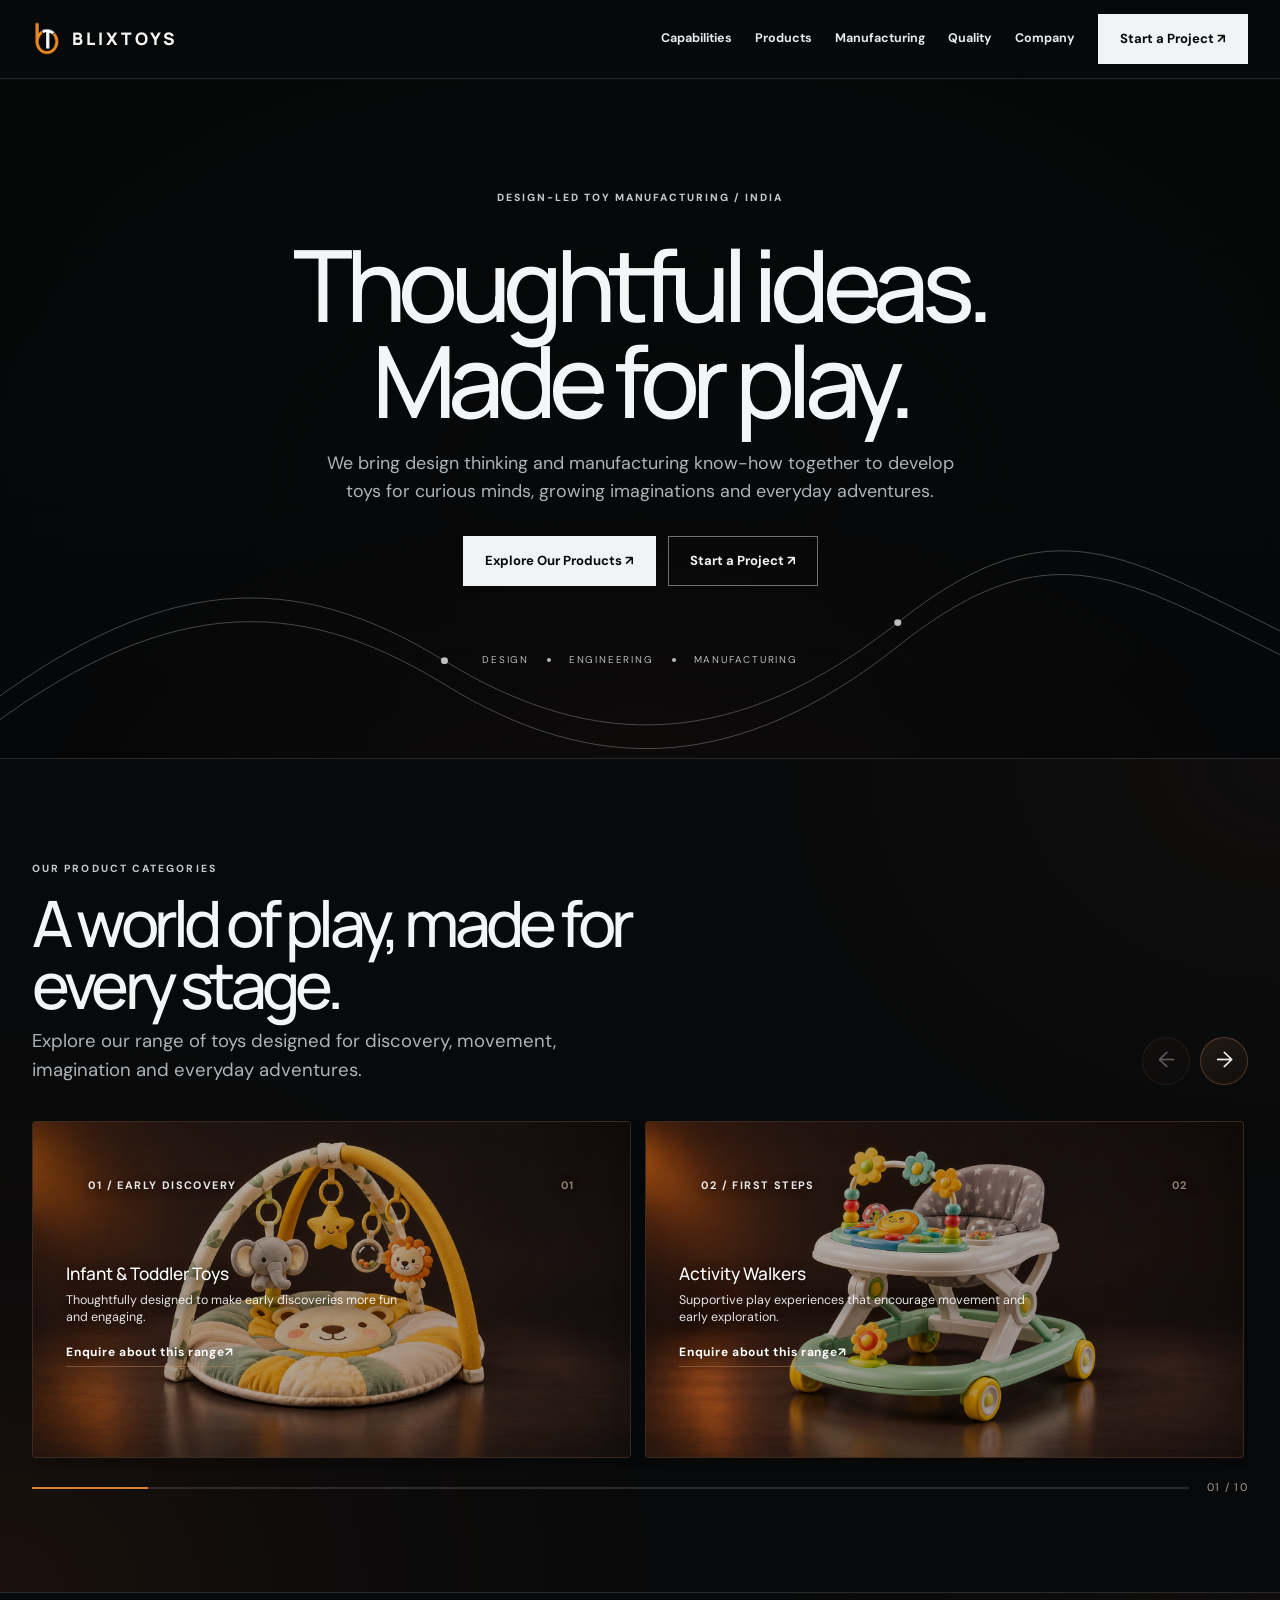
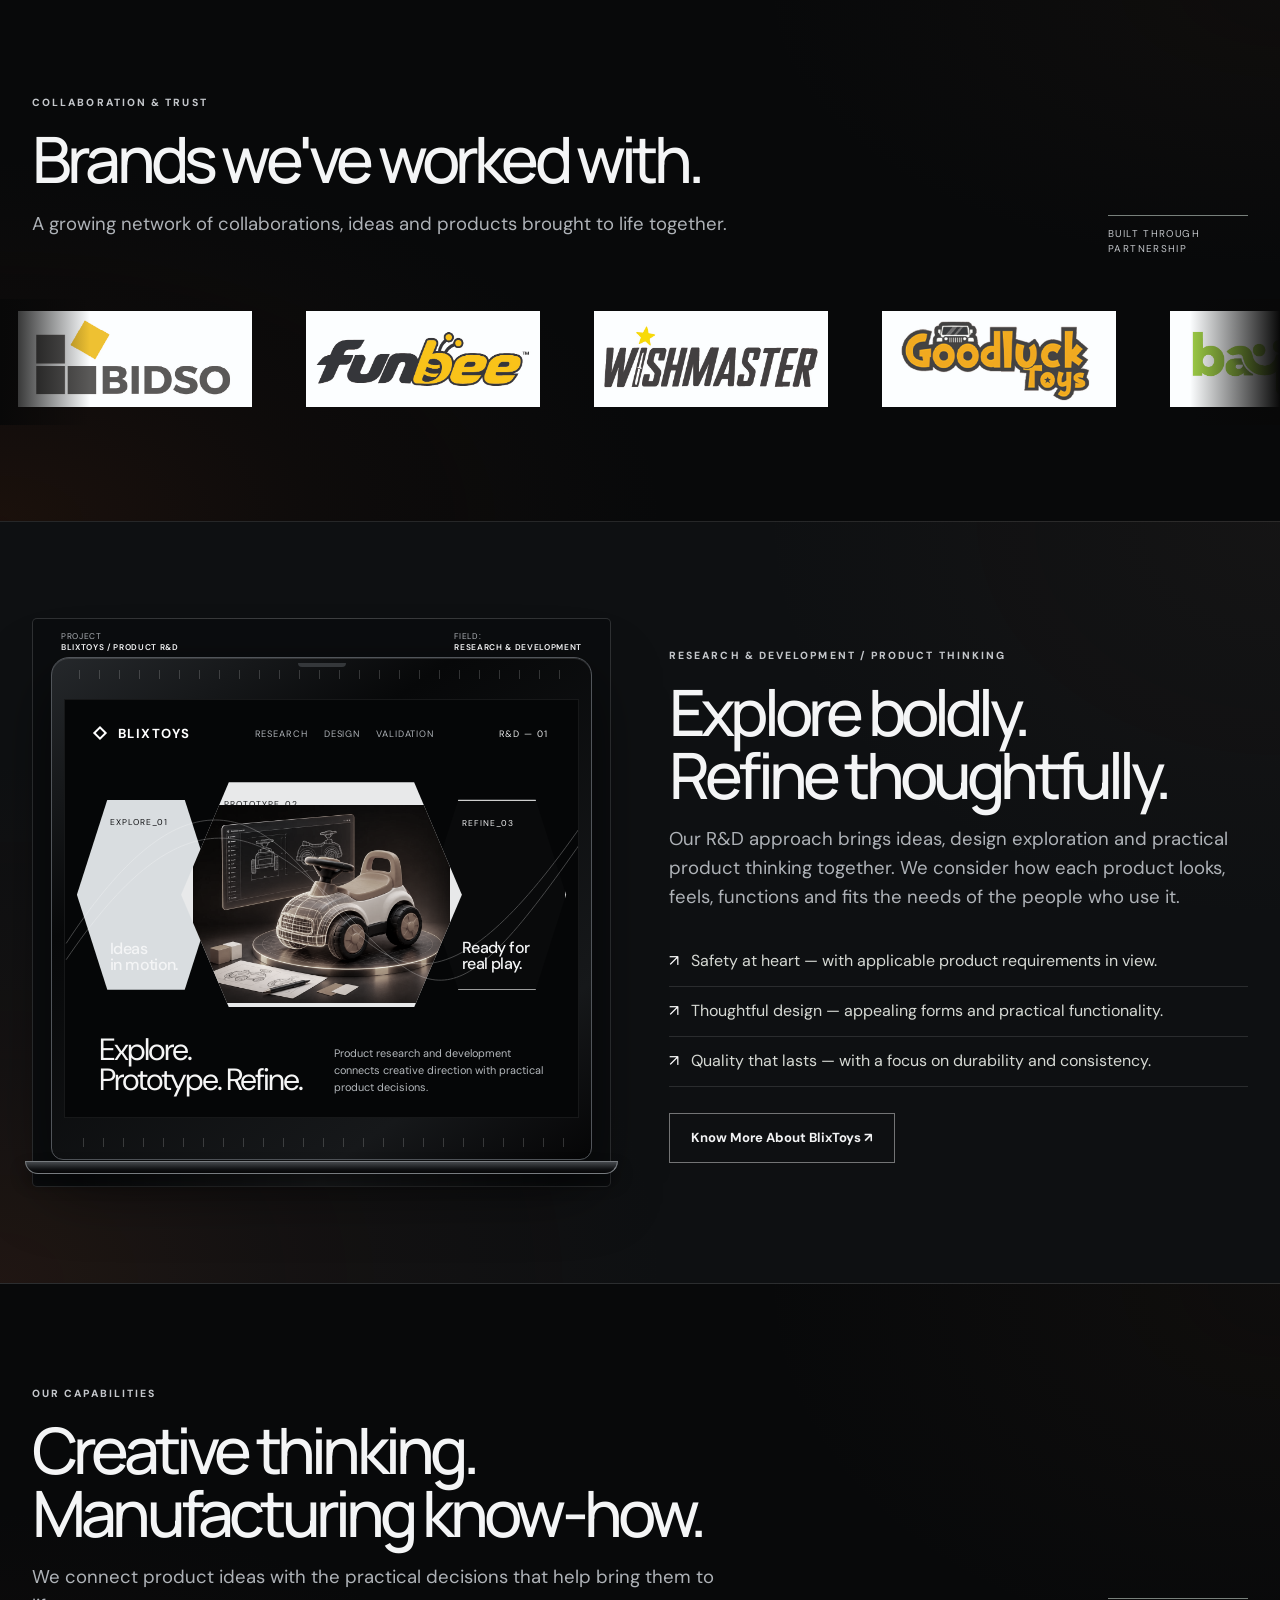
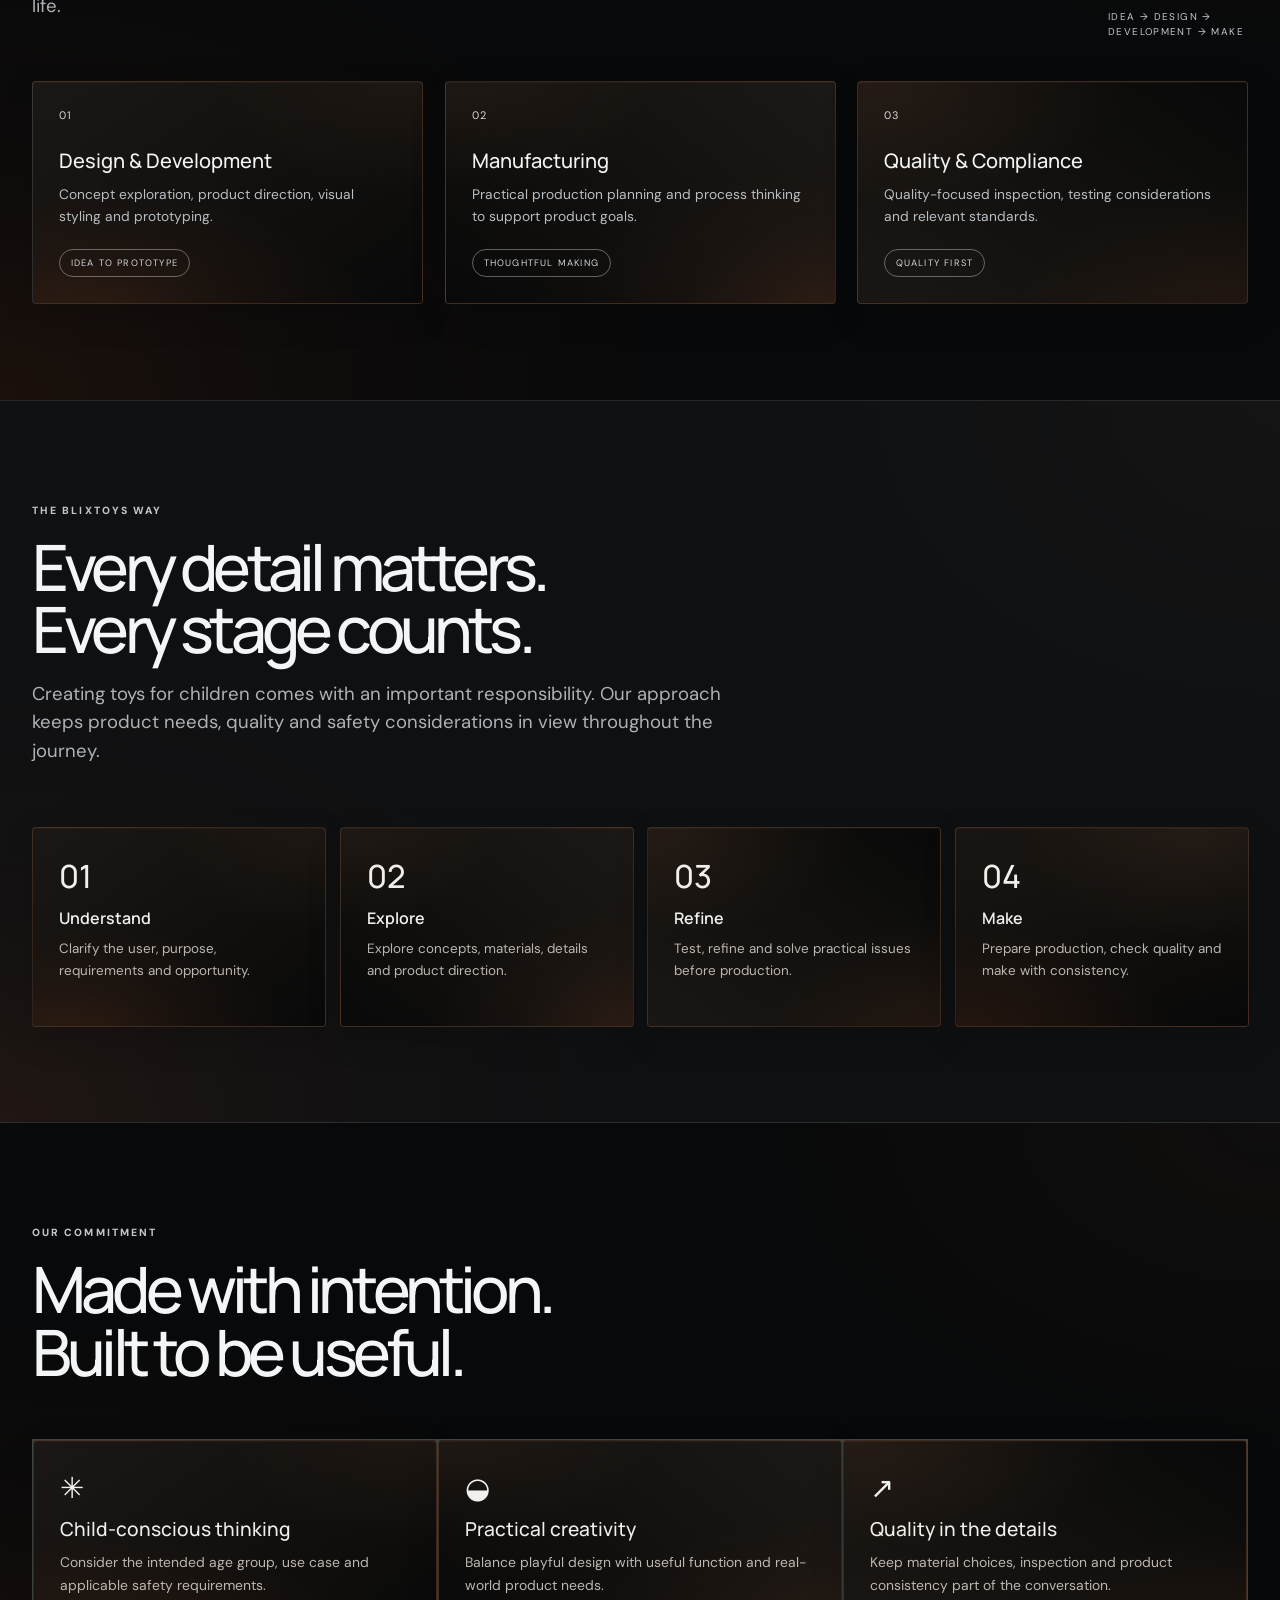
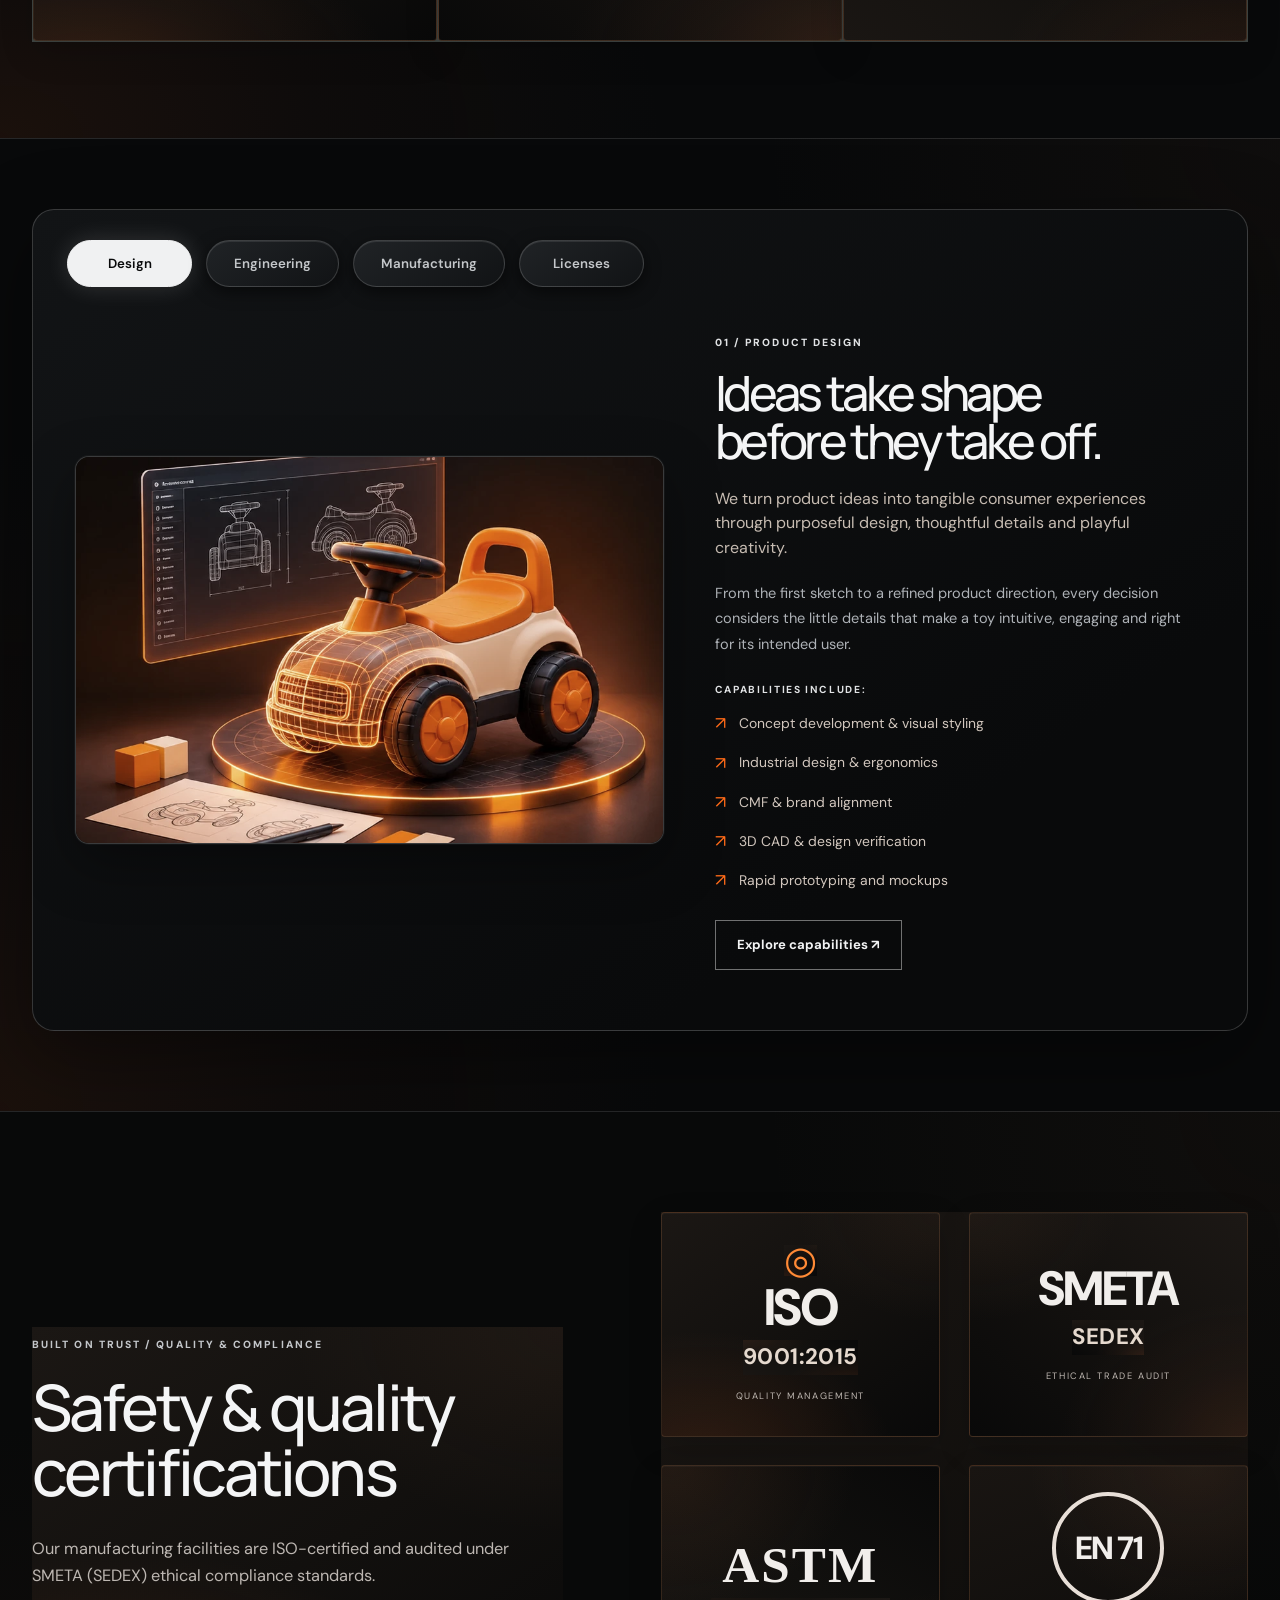
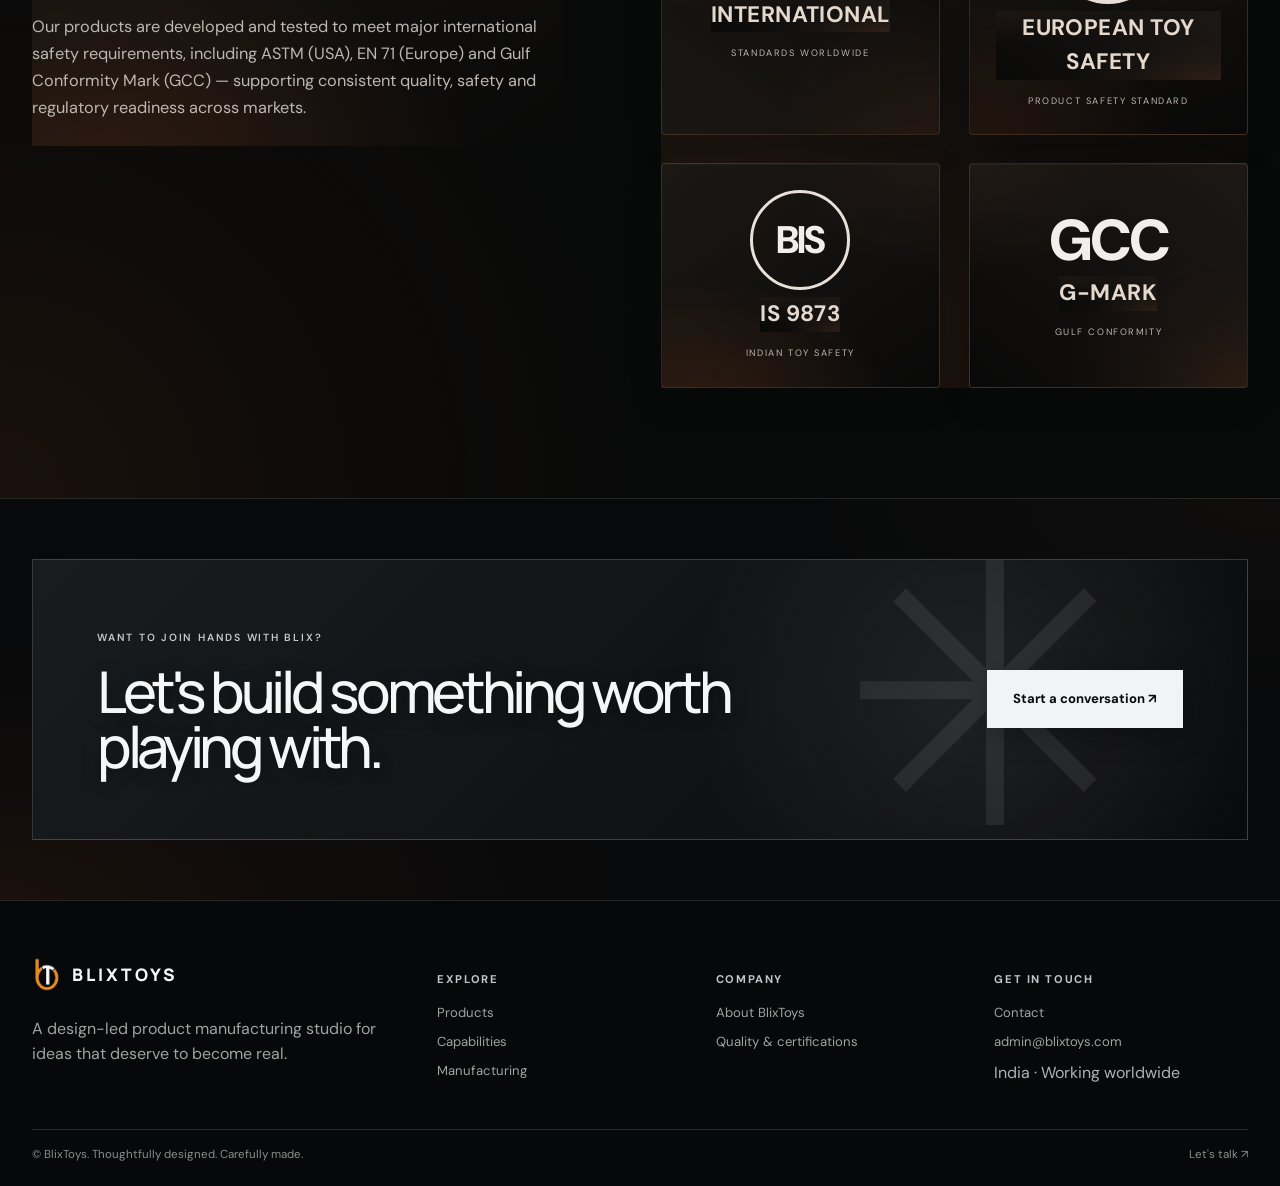
==== commit 775937e5: "Image change, correction made!" ====
--- a/index.html
+++ b/index.html
@@ -2,7 +2,7 @@
 <html lang="en"><head>
   <link rel="icon" href="assets/images/favicon.ico" sizes="any">
   <link rel="shortcut icon" href="assets/images/favicon.ico">
-<meta charset="utf-8"/><meta content="width=device-width,initial-scale=1" name="viewport"/><meta content="BlixToys — thoughtful toy product design and manufacturing." name="description"/><title>Home — BlixToys</title><link href="assets/css/style.css?v=20261118-hero-video" rel="stylesheet"/></head><body><header class="site-header"><div class="container nav"><a class="brand" href="index.html" aria-label="BlixToys home"><img class="brand-logo" src="assets/images/brand-logo.png" alt="" aria-hidden="true"><span class="brand-name">BLIXTOYS</span></a><button aria-expanded="false" aria-label="Toggle navigation" class="menu-toggle">☰</button><nav class="nav-links"><a href="capabilities.html">Capabilities</a><a href="products.html">Products</a><a href="manufacturing.html">Manufacturing</a><a href="index.html#safety-quality">Quality</a><a href="about.html">Company</a><a class="btn btn-primary" href="contact.html">Start a Project ↗</a></nav></div></header><main><section class="hero hero-minimal hero-video" aria-label="BlixToys introduction">
+<meta charset="utf-8"/><meta content="width=device-width,initial-scale=1" name="viewport"/><meta content="BlixToys — thoughtful toy product design and manufacturing." name="description"/><title>Home — BlixToys</title><link href="assets/css/style.css?v=20261118-hero-video" rel="stylesheet"/></head><body><header class="site-header"><div class="container nav"><a class="brand" href="index.html" aria-label="BlixToys home"><img class="brand-logo" src="assets/images/brand-logo.png" alt="" aria-hidden="true"><span class="brand-name">BLIXTOYS</span></a><button aria-expanded="false" aria-label="Toggle navigation" class="menu-toggle">☰</button><nav class="nav-links"><a href="capabilities.html">Capabilities</a><a href="#products-showcase">Products</a><a href="manufacturing.html">Manufacturing</a><a href="index.html#safety-quality">Quality</a><a href="about.html">Company</a><a class="btn btn-primary" href="contact.html">Start a Project ↗</a></nav></div></header><main><section class="hero hero-minimal hero-video" aria-label="BlixToys introduction">
 <video class="hero-background-video" autoplay muted loop playsinline preload="metadata"
   poster="assets/images/blix-hero-studio.png"
   aria-hidden="true" tabindex="-1">
@@ -15,7 +15,7 @@
   <h1 class="display">Thoughtful ideas.<br/>Made for play.</h1>
   <p class="lead">We bring design thinking and manufacturing know-how together to develop toys for curious minds, growing imaginations and everyday adventures.</p>
   <div class="hero-actions">
-    <a class="btn btn-primary" href="products.html">Explore Our Products ↗</a>
+    <a class="btn btn-primary" href="#products-showcase">Explore Our Products ↗</a>
     <a class="btn btn-outline" href="contact.html">Start a Project ↗</a>
   </div>
   <div class="hero-minimal-meta"><span>DESIGN</span><i></i><span>ENGINEERING</span><i></i><span>MANUFACTURING</span></div>
@@ -26,7 +26,129 @@
   </svg>
 </div>
 </section>
-<section class="section"><div class="container"><div class="section-head"><div><span class="eyebrow">WHAT WE MAKE</span><h2 class="h2">A world of play,<br/>made for every stage.</h2><p class="lead">From early discoveries to growing imaginations, explore toys designed to make every stage of childhood more engaging.</p></div><div class="section-aside">THOUGHTFUL PLAY<br/>FOR CURIOUS MINDS</div></div><div class="grid-3"><article class="category-card"><div aria-hidden="true" class="path-visual gradient-category" data-path-visual="true"></div><div><small>01 / EARLY DISCOVERY</small><h3>Infant &amp; Toddler Toys</h3><p>Thoughtfully designed to make early discoveries more fun and engaging.</p><a class="tag" href="products.html">Explore category ↗</a></div></article><article class="category-card"><div aria-hidden="true" class="path-visual gradient-category" data-path-visual="true"></div><div><small>02 / LITTLE ADVENTURES</small><h3>Ride-On Toys</h3><p>Encouraging little adventurers to explore, move and enjoy every ride.</p><a class="tag" href="products.html">Explore category ↗</a></div></article><article class="category-card"><div aria-hidden="true" class="path-visual gradient-category" data-path-visual="true"></div><div><small>03 / ACTIVE IMAGINATION</small><h3>Indoor &amp; Outdoor Play</h3><p>Inspiring active play, adventure and moments of fun in every space.</p><a class="tag" href="products.html">Explore category ↗</a></div></article></div></div></section>
+<section class="section products-showcase" id="products-showcase" aria-labelledby="products-showcase-title">
+  <div class="container">
+    <div class="products-showcase-head">
+      <div>
+        <span class="eyebrow">OUR PRODUCT CATEGORIES</span>
+        <h2 class="h2" id="products-showcase-title">A world of play, made for every stage.</h2>
+        <p class="lead">Explore our range of toys designed for discovery, movement, imagination and everyday adventures.</p>
+      </div>
+      <div class="products-carousel-controls" aria-label="Product carousel controls">
+        <button class="carousel-arrow" type="button" data-products-prev aria-label="Show previous product categories">←</button>
+        <button class="carousel-arrow" type="button" data-products-next aria-label="Show next product categories">→</button>
+      </div>
+    </div>
+
+    <div class="products-carousel" data-products-carousel>
+      <div class="products-carousel-track" data-products-track tabindex="0" aria-label="Product categories">
+        <article class="product-card products-slide category-image-card" data-category-number="01">
+          <img class="category-card-image" src="assets/images/product-categories/category-01.webp" alt="Toddler playing with a toy at home" loading="lazy" decoding="async">
+          <div class="product-slide-top"><span>01 / EARLY DISCOVERY</span><span class="slide-index">01</span></div>
+          <div class="product-slide-copy">
+            <h3>Infant & Toddler Toys</h3>
+            <p>Thoughtfully designed to make early discoveries more fun and engaging.</p>
+            <a class="text-link" href="contact.html">Enquire about this range <span aria-hidden="true">↗</span></a>
+          </div>
+        </article>
+
+        <article class="product-card products-slide category-image-card" data-category-number="02">
+          <img class="category-card-image" src="assets/images/product-categories/category-02.webp" alt="Toddler playing in a baby walker" loading="lazy" decoding="async">
+          <div class="product-slide-top"><span>02 / FIRST STEPS</span><span class="slide-index">02</span></div>
+          <div class="product-slide-copy">
+            <h3>Activity Walkers</h3>
+            <p>Supportive play experiences that encourage movement and early exploration.</p>
+            <a class="text-link" href="contact.html">Enquire about this range <span aria-hidden="true">↗</span></a>
+          </div>
+        </article>
+
+        <article class="product-card products-slide category-image-card" data-category-number="03">
+          <img class="category-card-image" src="assets/images/product-categories/category-03.webp" alt="Baby sitting in a high chair during mealtime" loading="lazy" decoding="async">
+          <div class="product-slide-top"><span>03 / EVERYDAY MOMENTS</span><span class="slide-index">03</span></div>
+          <div class="product-slide-copy">
+            <h3>High Chairs</h3>
+            <p>Practical seating solutions designed around little ones and family routines.</p>
+            <a class="text-link" href="contact.html">Enquire about this range <span aria-hidden="true">↗</span></a>
+          </div>
+        </article>
+
+        <article class="product-card products-slide category-image-card" data-category-number="04">
+          <img class="category-card-image" src="assets/images/product-categories/category-04.webp" alt="Sage green toddler potty training seat" loading="lazy" decoding="async">
+          <div class="product-slide-top"><span>04 / GROWING INDEPENDENCE</span><span class="slide-index">04</span></div>
+          <div class="product-slide-copy">
+            <h3>Potty Training</h3>
+            <p>Helpful products that support little milestones and everyday learning.</p>
+            <a class="text-link" href="contact.html">Enquire about this range <span aria-hidden="true">↗</span></a>
+          </div>
+        </article>
+
+        <article class="product-card products-slide category-image-card" data-category-number="05">
+          <img class="category-card-image" src="assets/images/product-categories/category-05.webp" alt="Child riding a toy car outdoors" loading="lazy" decoding="async">
+          <div class="product-slide-top"><span>05 / LITTLE ADVENTURES</span><span class="slide-index">05</span></div>
+          <div class="product-slide-copy">
+            <h3>Ride-On Toys</h3>
+            <p>Encouraging little adventurers to explore, move and enjoy every ride.</p>
+            <a class="text-link" href="contact.html">Enquire about this range <span aria-hidden="true">↗</span></a>
+          </div>
+        </article>
+
+        <article class="product-card products-slide category-image-card" data-category-number="06">
+          <img class="category-card-image" src="assets/images/product-categories/category-06.webp" alt="Toddler riding a toy scooter outdoors" loading="lazy" decoding="async">
+          <div class="product-slide-top"><span>06 / ACTIVE PLAY</span><span class="slide-index">06</span></div>
+          <div class="product-slide-copy">
+            <h3>Kick Scooters</h3>
+            <p>Made for movement, balance and fun-filled outdoor adventures.</p>
+            <a class="text-link" href="contact.html">Enquire about this range <span aria-hidden="true">↗</span></a>
+          </div>
+        </article>
+
+        <article class="product-card products-slide category-image-card" data-category-number="07">
+          <img class="category-card-image" src="assets/images/product-categories/category-07.webp" alt="Child riding a small balance bike outdoors" loading="lazy" decoding="async">
+          <div class="product-slide-top"><span>07 / POWERED ADVENTURES</span><span class="slide-index">07</span></div>
+          <div class="product-slide-copy">
+            <h3>Electric Bikes</h3>
+            <p>Exciting ride experiences that bring a new dimension to play.</p>
+            <a class="text-link" href="contact.html">Enquire about this range <span aria-hidden="true">↗</span></a>
+          </div>
+        </article>
+
+        <article class="product-card products-slide category-image-card" data-category-number="08">
+          <img class="category-card-image" src="assets/images/product-categories/category-08.webp" alt="Child driving a green electric toy car" loading="lazy" decoding="async">
+          <div class="product-slide-top"><span>08 / BIG IMAGINATION</span><span class="slide-index">08</span></div>
+          <div class="product-slide-copy">
+            <h3>Electric Jeeps</h3>
+            <p>Adventure-inspired ride-ons for little explorers with big imaginations.</p>
+            <a class="text-link" href="contact.html">Enquire about this range <span aria-hidden="true">↗</span></a>
+          </div>
+        </article>
+
+        <article class="product-card products-slide category-image-card" data-category-number="09">
+          <img class="category-card-image" src="assets/images/product-categories/category-09.webp" alt="Child riding a pink toy car indoors" loading="lazy" decoding="async">
+          <div class="product-slide-top"><span>09 / DRIVE & DISCOVER</span><span class="slide-index">09</span></div>
+          <div class="product-slide-copy">
+            <h3>Electric Cars</h3>
+            <p>Fun automotive-inspired play experiences for young drivers.</p>
+            <a class="text-link" href="contact.html">Enquire about this range <span aria-hidden="true">↗</span></a>
+          </div>
+        </article>
+
+        <article class="product-card products-slide category-image-card" data-category-number="10">
+          <img class="category-card-image" src="assets/images/product-categories/category-10.webp" alt="Children playing at an outdoor playground" loading="lazy" decoding="async">
+          <div class="product-slide-top"><span>10 / ACTIVE IMAGINATION</span><span class="slide-index">10</span></div>
+          <div class="product-slide-copy">
+            <h3>Indoor & Outdoor Play</h3>
+            <p>Inspiring active play, adventure and moments of fun in every space.</p>
+            <a class="text-link" href="contact.html">Enquire about this range <span aria-hidden="true">↗</span></a>
+          </div>
+        </article>
+      </div>
+    </div>
+    <div class="products-carousel-footer">
+      <div class="products-carousel-progress" aria-hidden="true"><span data-products-progress></span></div>
+      <span class="carousel-count" data-products-count>01 / 10</span>
+    </div>
+  </div>
+</section>
 
 <section class="section brand-partners-section" aria-labelledby="brand-partners-title">
   <div class="container">
@@ -61,7 +183,7 @@
       </div>
     </div>
   </div>
-  <div class="container brand-strip-note">BRAND LOGO PLACEHOLDERS · REPLACE THE FILES IN <code>assets/images/brands/</code></div>
+  <!-- <div class="container brand-strip-note">BRAND LOGO PLACEHOLDERS · REPLACE THE FILES IN <code>assets/images/brands/</code></div> -->
 </section>
 
 <section class="section surface"><div class="container split"><div class="rnd-device-frame">
@@ -81,7 +203,7 @@
   <div class="device-ruler device-ruler-bottom" aria-hidden="true"></div>
 </div>
 </div><div><span class="eyebrow">RESEARCH &amp; DEVELOPMENT / PRODUCT THINKING</span><h2 class="h2">Explore boldly.<br/>Refine thoughtfully.</h2><p class="lead">Our R&amp;D approach brings ideas, design exploration and practical product thinking together. We consider how each product looks, feels, functions and fits the needs of the people who use it.</p><ul class="tick-list"><li>Safety at heart — with applicable product requirements in view.</li><li>Thoughtful design — appealing forms and practical functionality.</li><li>Quality that lasts — with a focus on durability and consistency.</li></ul><a class="btn btn-outline" href="about.html">Know More About BlixToys ↗</a></div></div></section>
-<section class="section"><div class="container"><div class="section-head"><div><span class="eyebrow">OUR CAPABILITIES</span><h2 class="h2">Creative thinking.<br/>Manufacturing know-how.</h2><p class="lead">We connect product ideas with the practical decisions that help bring them to life.</p></div><div class="section-aside">IDEA → DESIGN →<br/>DEVELOPMENT → MAKE</div></div><div class="grid-3"><article class="cap-card"><div class="cap-meta">01 <span></span></div><div aria-hidden="true" class="path-visual gradient-capability" data-path-visual="true"></div><h3>Design &amp; Development</h3><p>Concept exploration, product direction, visual styling and prototyping.</p><span class="tag">IDEA TO PROTOTYPE</span></article><article class="cap-card"><div class="cap-meta">02 <span></span></div><div aria-hidden="true" class="path-visual gradient-capability" data-path-visual="true"></div><h3>Manufacturing</h3><p>Practical production planning and process thinking to support product goals.</p><span class="tag">THOUGHTFUL MAKING</span></article><article class="cap-card"><div class="cap-meta">03 <span></span></div><div aria-hidden="true" class="path-visual gradient-capability" data-path-visual="true"></div><h3>Quality &amp; Compliance</h3><p>Quality-focused inspection, testing considerations and relevant standards.</p><span class="tag">QUALITY FIRST</span></article></div></div></section>
+<section class="section"><div class="container"><div class="section-head"><div><span class="eyebrow">OUR CAPABILITIES</span><h2 class="h2">Creative thinking.<br/>Manufacturing know-how.</h2><p class="lead">We connect product ideas with the practical decisions that help bring them to life.</p></div><div class="section-aside">IDEA → DESIGN →<br/>DEVELOPMENT → MAKE</div></div><div class="grid-3"><article class="cap-card"><div class="cap-meta">01 <span></span></div><h3>Design &amp; Development</h3><p>Concept exploration, product direction, visual styling and prototyping.</p><span class="tag">IDEA TO PROTOTYPE</span></article><article class="cap-card"><div class="cap-meta">02 <span></span></div><h3>Manufacturing</h3><p>Practical production planning and process thinking to support product goals.</p><span class="tag">THOUGHTFUL MAKING</span></article><article class="cap-card"><div class="cap-meta">03 <span></span></div><h3>Quality &amp; Compliance</h3><p>Quality-focused inspection, testing considerations and relevant standards.</p><span class="tag">QUALITY FIRST</span></article></div></div></section>
 <section class="section surface"><div class="container"><div class="section-head"><div><span class="eyebrow">THE BLIXTOYS WAY</span><h2 class="h2">Every detail matters.<br/>Every stage counts.</h2><p class="lead">Creating toys for children comes with an important responsibility. Our approach keeps product needs, quality and safety considerations in view throughout the journey.</p></div></div><div class="process-grid"><div class="process-card"><strong>01</strong><h3>Understand</h3><p>Clarify the user, purpose, requirements and opportunity.</p></div><div class="process-card"><strong>02</strong><h3>Explore</h3><p>Explore concepts, materials, details and product direction.</p></div><div class="process-card"><strong>03</strong><h3>Refine</h3><p>Test, refine and solve practical issues before production.</p></div><div class="process-card"><strong>04</strong><h3>Make</h3><p>Prepare production, check quality and make with consistency.</p></div></div></div></section>
 <section class="section"><div class="container"><div class="section-head"><div><span class="eyebrow">OUR COMMITMENT</span><h2 class="h2">Made with intention.<br/>Built to be useful.</h2></div></div><div class="value-grid"><article class="value-card"><div class="symbol">✳</div><h3>Child-conscious thinking</h3><p>Consider the intended age group, use case and applicable safety requirements.</p></article><article class="value-card"><div class="symbol">◒</div><h3>Practical creativity</h3><p>Balance playful design with useful function and real-world product needs.</p></article><article class="value-card"><div class="symbol">↗</div><h3>Quality in the details</h3><p>Keep material choices, inspection and product consistency part of the conversation.</p></article></div></div></section>
 <section class="section showcase-section" id="blix-showcase">
@@ -146,4 +268,4 @@
 </div>
 </div>
 </section>
-<section class="section-sm"><div class="container"><div class="cta"><div><span class="eyebrow" style="color:#ffe2d9">WANT TO JOIN HANDS WITH BLIX?</span><h2>Let's build something worth playing with.</h2></div><a class="btn" href="contact.html">Start a conversation ↗</a></div></div></section></main><footer class="site-footer"><div class="container"><div class="footer-grid"><div class="footer-about"><a class="brand" href="index.html" aria-label="BlixToys home"><img class="brand-logo" src="assets/images/brand-logo.png" alt="" aria-hidden="true"><span class="brand-name">BLIXTOYS</span></a><p>A design-led product manufacturing studio for ideas that deserve to become real.</p></div><div class="footer-col"><h4>Explore</h4><a href="products.html">Products</a><a href="capabilities.html">Capabilities</a><a href="manufacturing.html">Manufacturing</a></div><div class="footer-col"><h4>Company</h4><a href="about.html">About BlixToys</a><a href="index.html#safety-quality">Quality &amp; certifications</a></div><div class="footer-col"><h4>Get in touch</h4><a href="contact.html">Contact</a><a href="mailto:admin@blixtoys.com">admin@blixtoys.com</a><span class="muted">India · Working worldwide</span></div></div><div class="footer-bottom"><span>© <span data-year=""></span> BlixToys. Thoughtfully designed. Carefully made.</span><span><a href="contact.html">Let's talk ↗</a></span></div></div></footer><script src="assets/js/main.js?v=20261112-tabs"></script></body></html>+<section class="section-sm"><div class="container"><div class="cta"><div><span class="eyebrow" style="color:#ffe2d9">WANT TO JOIN HANDS WITH BLIX?</span><h2>Let's build something worth playing with.</h2></div><a class="btn" href="contact.html">Start a conversation ↗</a></div></div></section></main><footer class="site-footer"><div class="container"><div class="footer-grid"><div class="footer-about"><a class="brand" href="index.html" aria-label="BlixToys home"><img class="brand-logo" src="assets/images/brand-logo.png" alt="" aria-hidden="true"><span class="brand-name">BLIXTOYS</span></a><p>A design-led product manufacturing studio for ideas that deserve to become real.</p></div><div class="footer-col"><h4>Explore</h4><a href="#products-showcase">Products</a><a href="capabilities.html">Capabilities</a><a href="manufacturing.html">Manufacturing</a></div><div class="footer-col"><h4>Company</h4><a href="about.html">About BlixToys</a><a href="index.html#safety-quality">Quality &amp; certifications</a></div><div class="footer-col"><h4>Get in touch</h4><a href="contact.html">Contact</a><a href="mailto:admin@blixtoys.com">admin@blixtoys.com</a><span class="muted">India · Working worldwide</span></div></div><div class="footer-bottom"><span>© <span data-year=""></span> BlixToys. Thoughtfully designed. Carefully made.</span><span><a href="contact.html">Let's talk ↗</a></span></div></div></footer><script src="assets/js/main.js?v=20261112-tabs"></script><script src="assets/js/products-carousel.js?v=20261120-generated-category-images" defer></script></body></html>
--- a/assets/css/style.css
+++ b/assets/css/style.css
@@ -6500,3 +6500,75 @@
     height: 78px;
   }
 }
+
+
+/* Product category artwork: preserve its natural proportions while fitting
+   the responsive card image area without stretching. */
+.products-showcase .products-slide.category-image-card {
+  overflow: hidden !important;
+}
+.products-showcase .category-image-card .category-card-image {
+  inset: 0 !important;
+  width: 100% !important;
+  height: 100% !important;
+  min-width: 100% !important;
+  min-height: 100% !important;
+  max-width: none !important;
+  max-height: none !important;
+  object-fit: cover !important;
+  object-position: center center !important;
+  aspect-ratio: auto !important;
+  transform: none !important;
+}
+
+
+/* Wide 16:9 category artwork: show the complete product instead of cropping it. */
+.products-showcase .products-slide.category-image-card {
+  aspect-ratio: 16 / 9 !important;
+  min-height: 0 !important;
+  height: auto !important;
+}
+.products-showcase .category-image-card .category-card-image {
+  width: 100% !important;
+  height: 100% !important;
+  object-fit: contain !important;
+  object-position: center center !important;
+  background: #17120f !important;
+}
+@media (max-width: 700px) {
+  .products-showcase .products-slide.category-image-card {
+    aspect-ratio: 16 / 9 !important;
+    min-height: 0 !important;
+  }
+}
+
+
+/* All category assets are normalized to 1600x900 landscape images. */
+.products-showcase .products-slide.category-image-card {
+  aspect-ratio: 16 / 9 !important;
+  min-height: 0 !important;
+  height: auto !important;
+}
+.products-showcase .category-image-card .category-card-image {
+  inset: 0 !important;
+  width: 100% !important;
+  height: 100% !important;
+  object-fit: cover !important;
+  object-position: center center !important;
+  background: #17120f !important;
+}
+
+
+/* Final category artwork pass: all ten assets are landscape 16:9 images. */
+.products-showcase .products-slide.category-image-card {
+  aspect-ratio: 16 / 9 !important;
+  min-height: 0 !important;
+  height: auto !important;
+}
+.products-showcase .category-image-card .category-card-image {
+  inset: 0 !important;
+  width: 100% !important;
+  height: 100% !important;
+  object-fit: cover !important;
+  object-position: center center !important;
+}
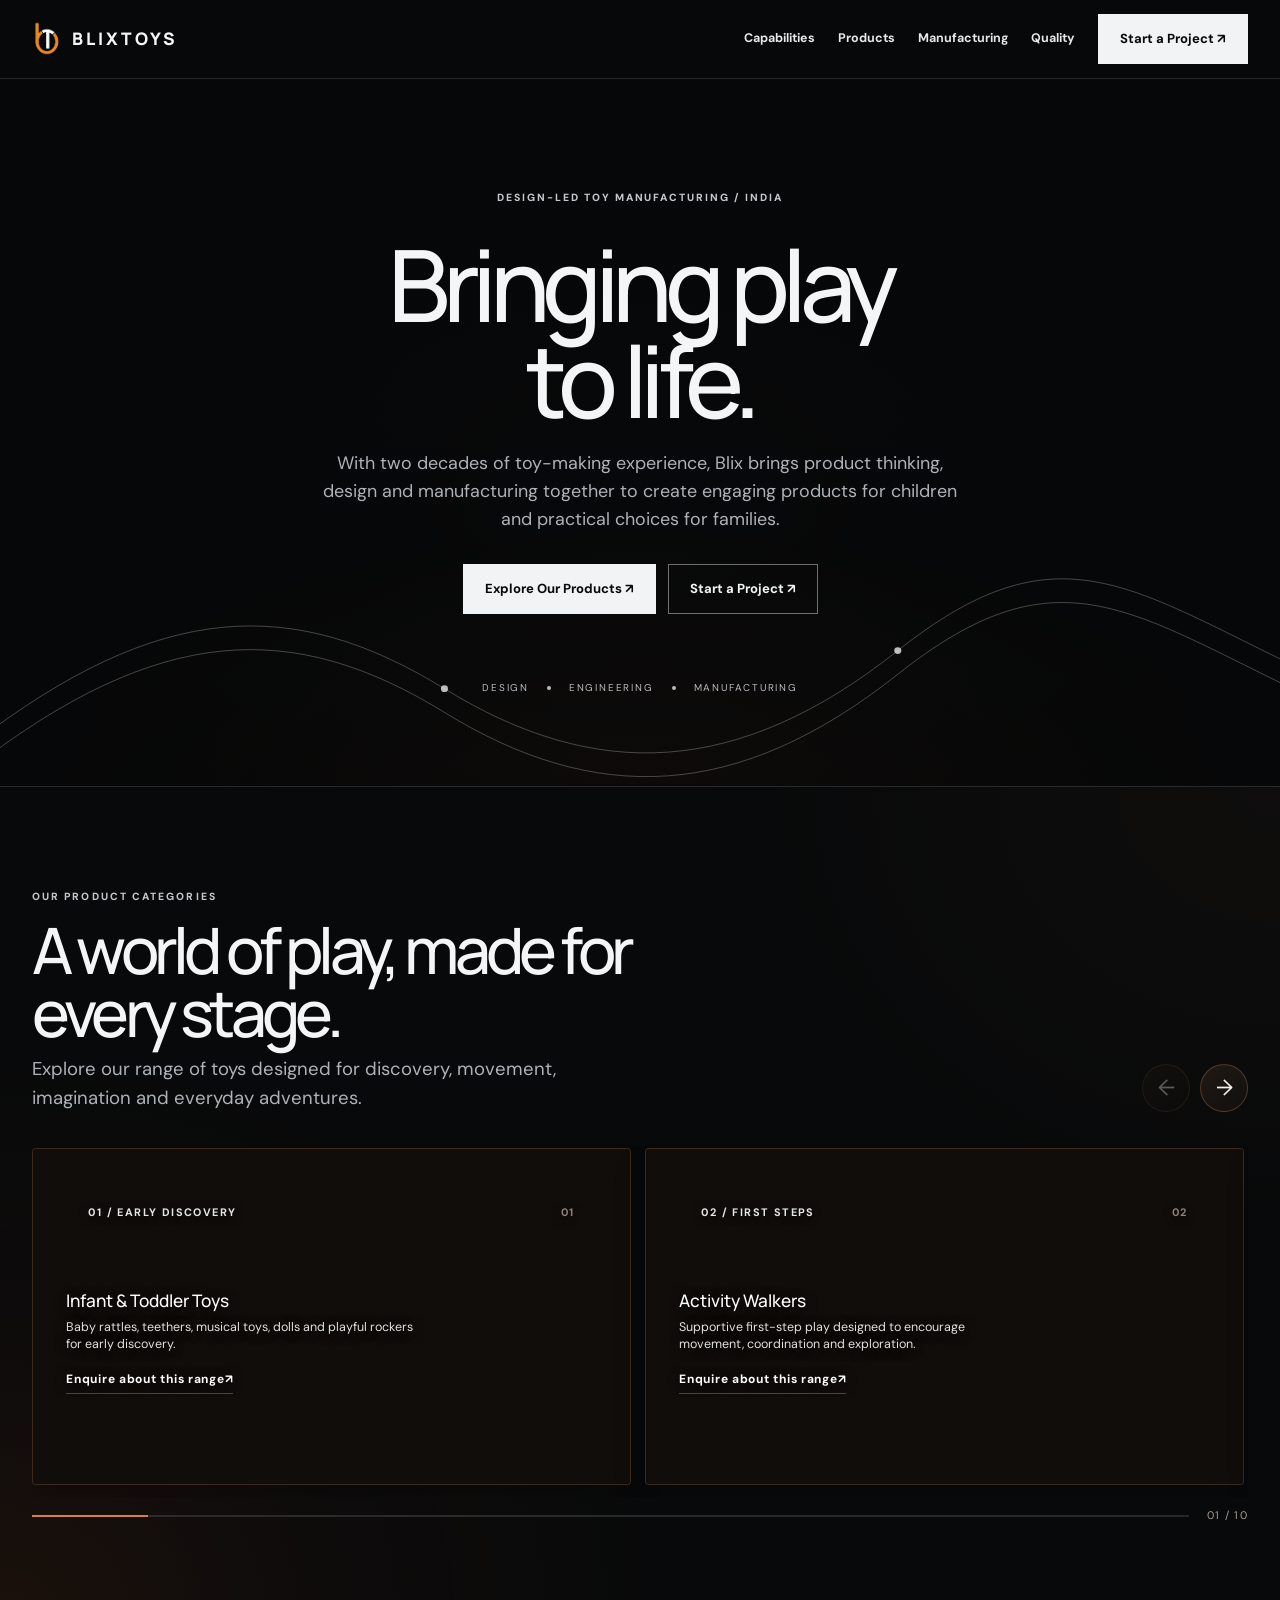
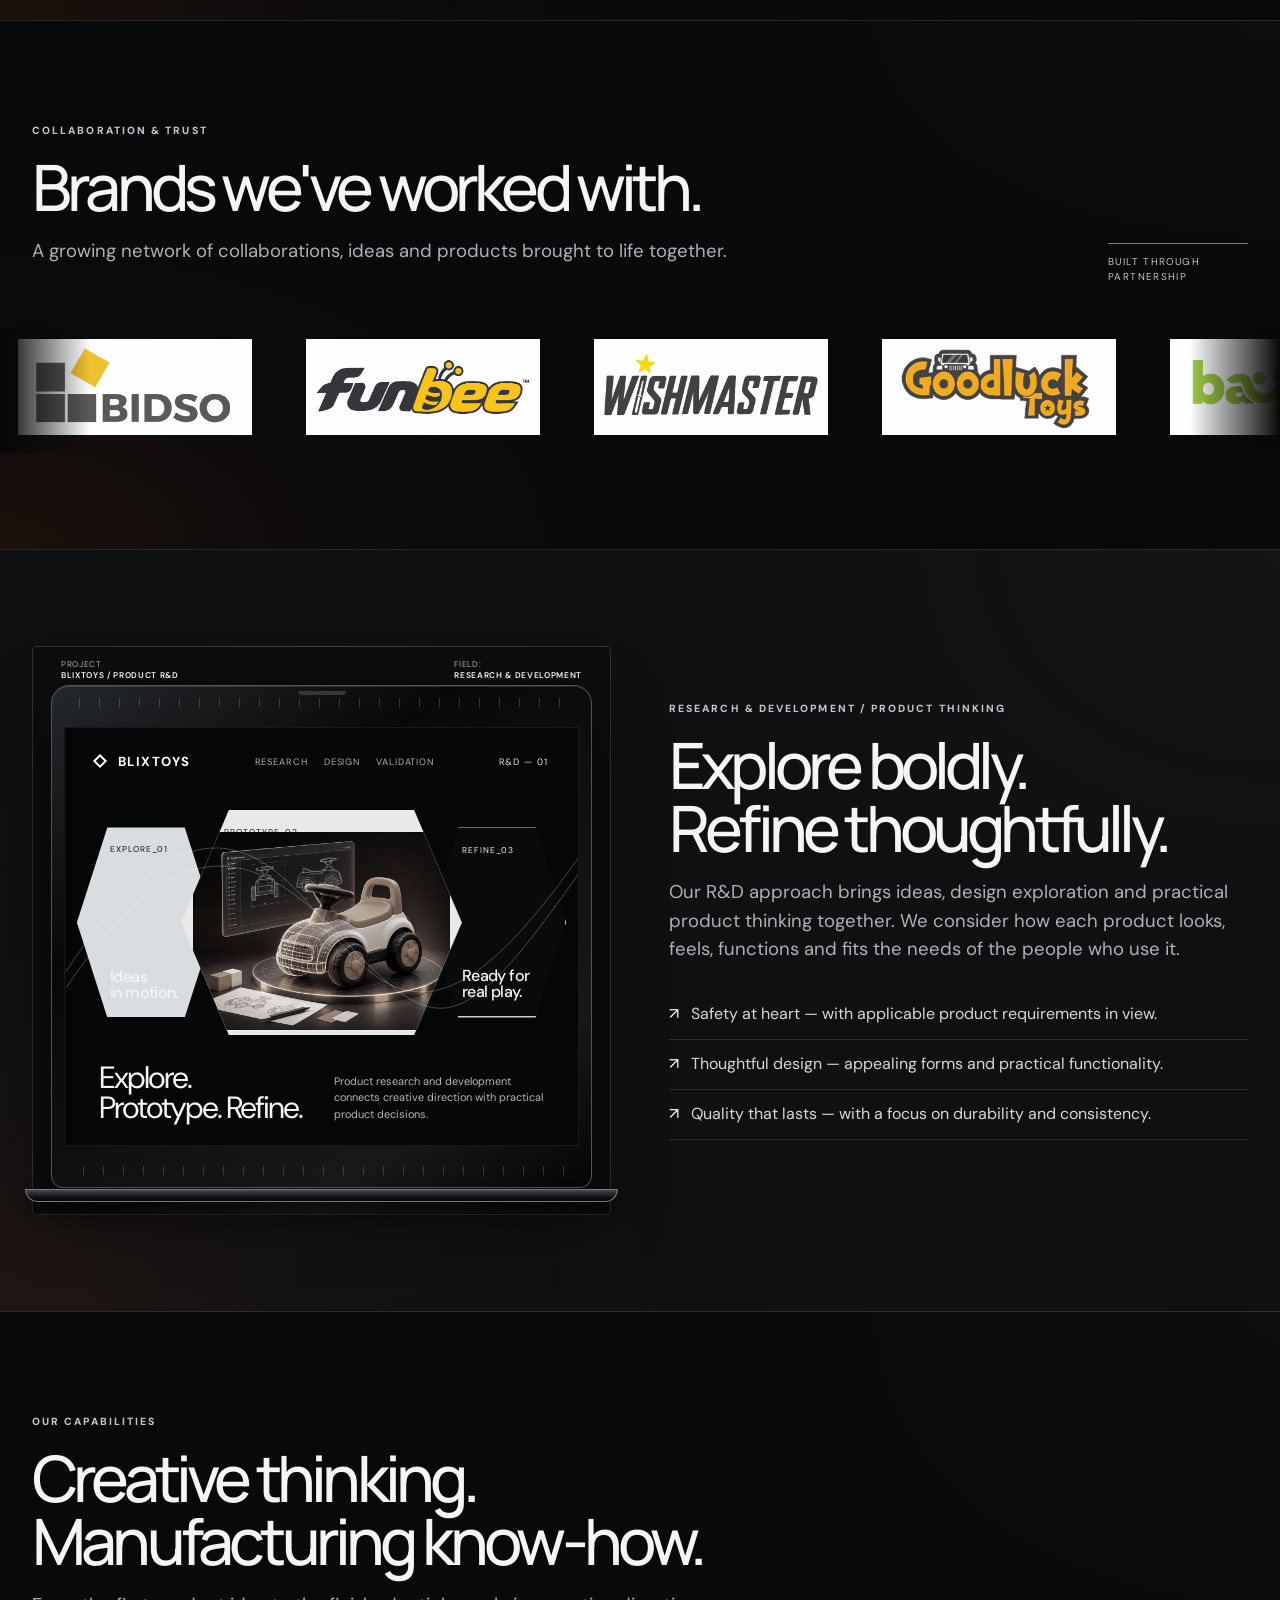
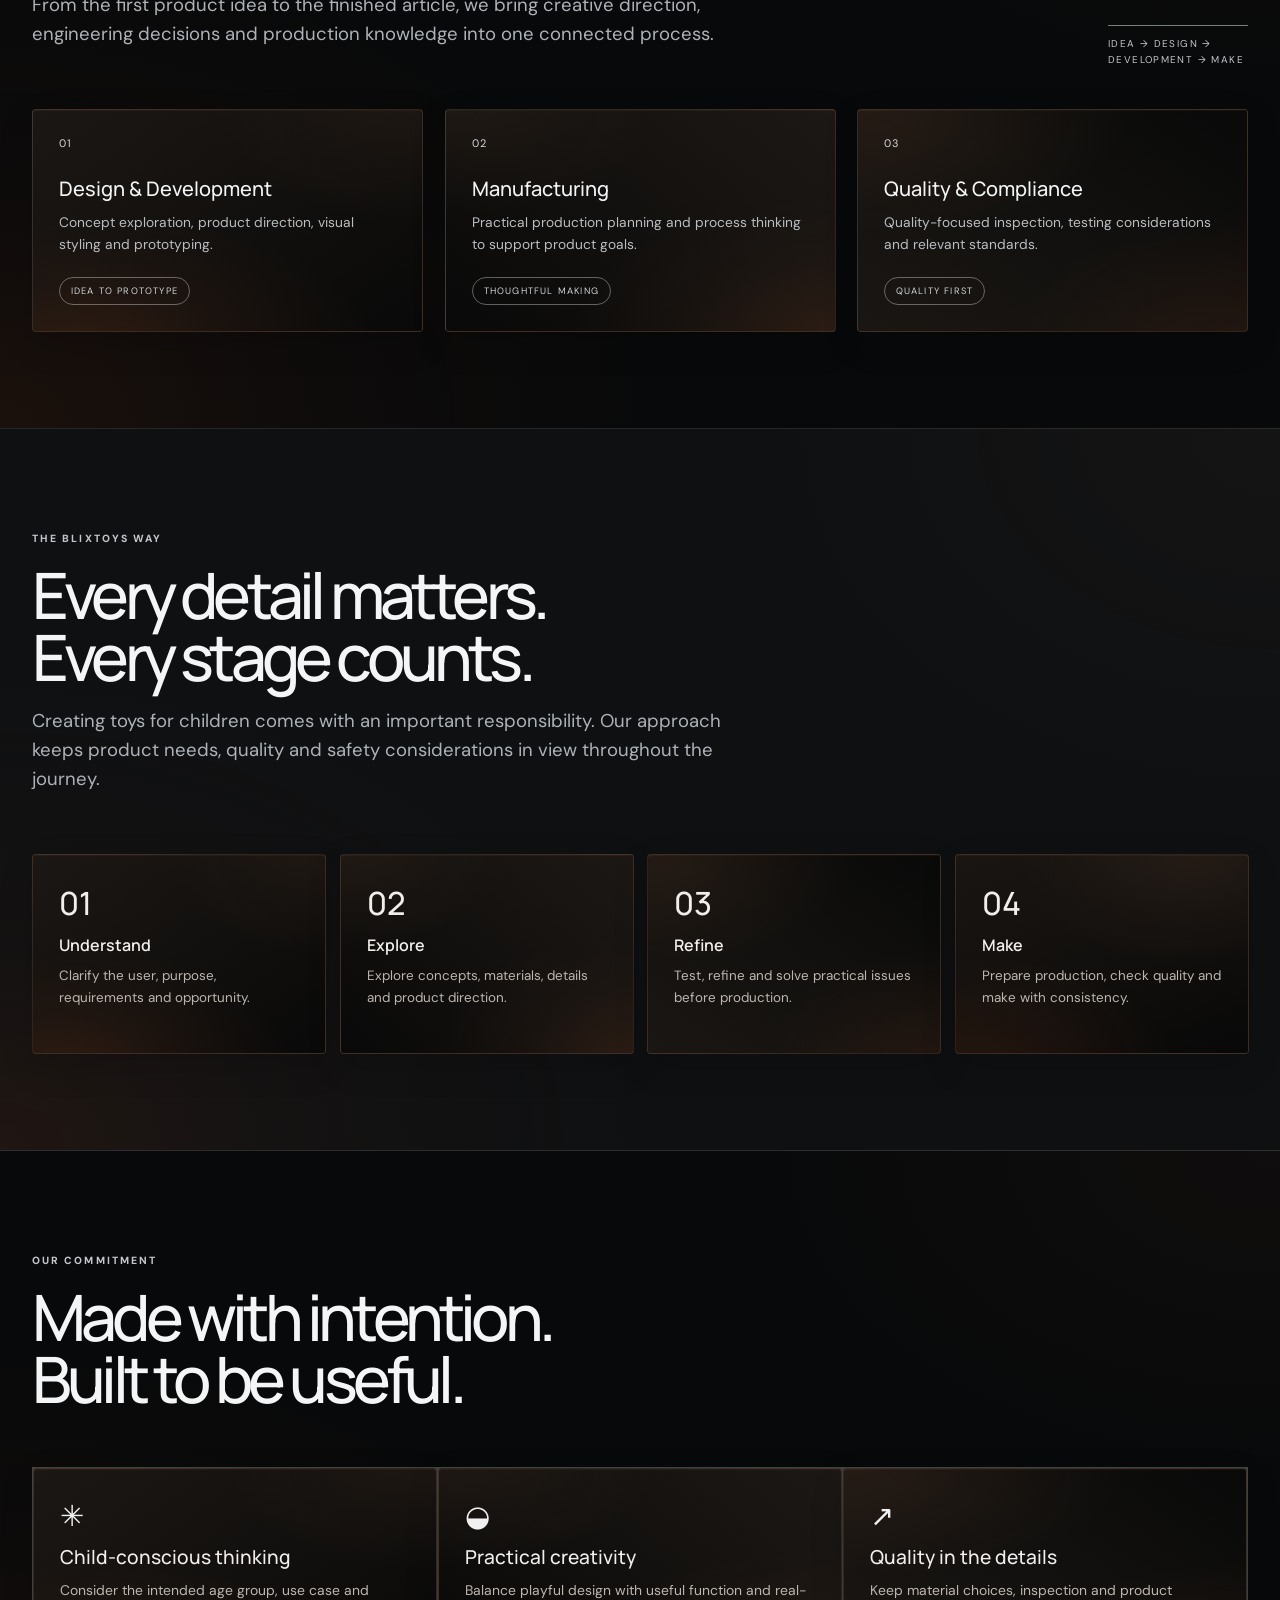
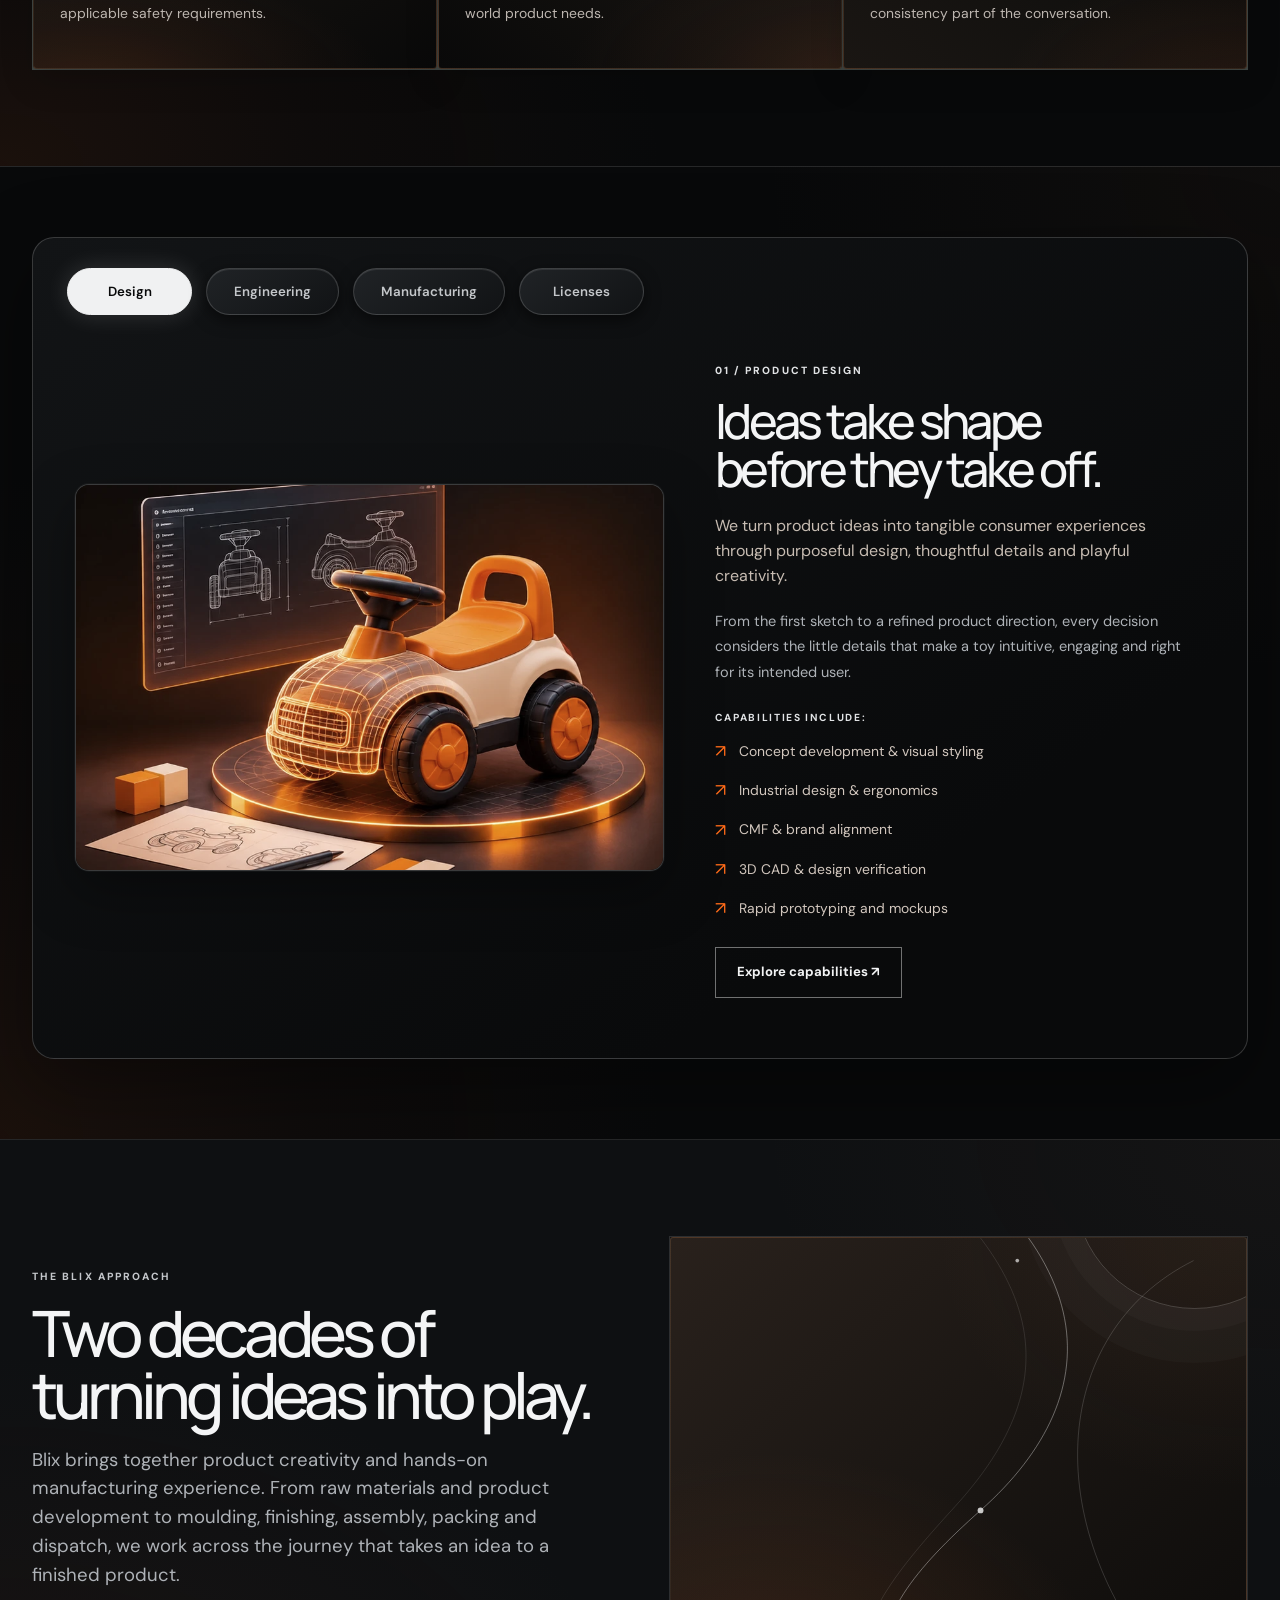
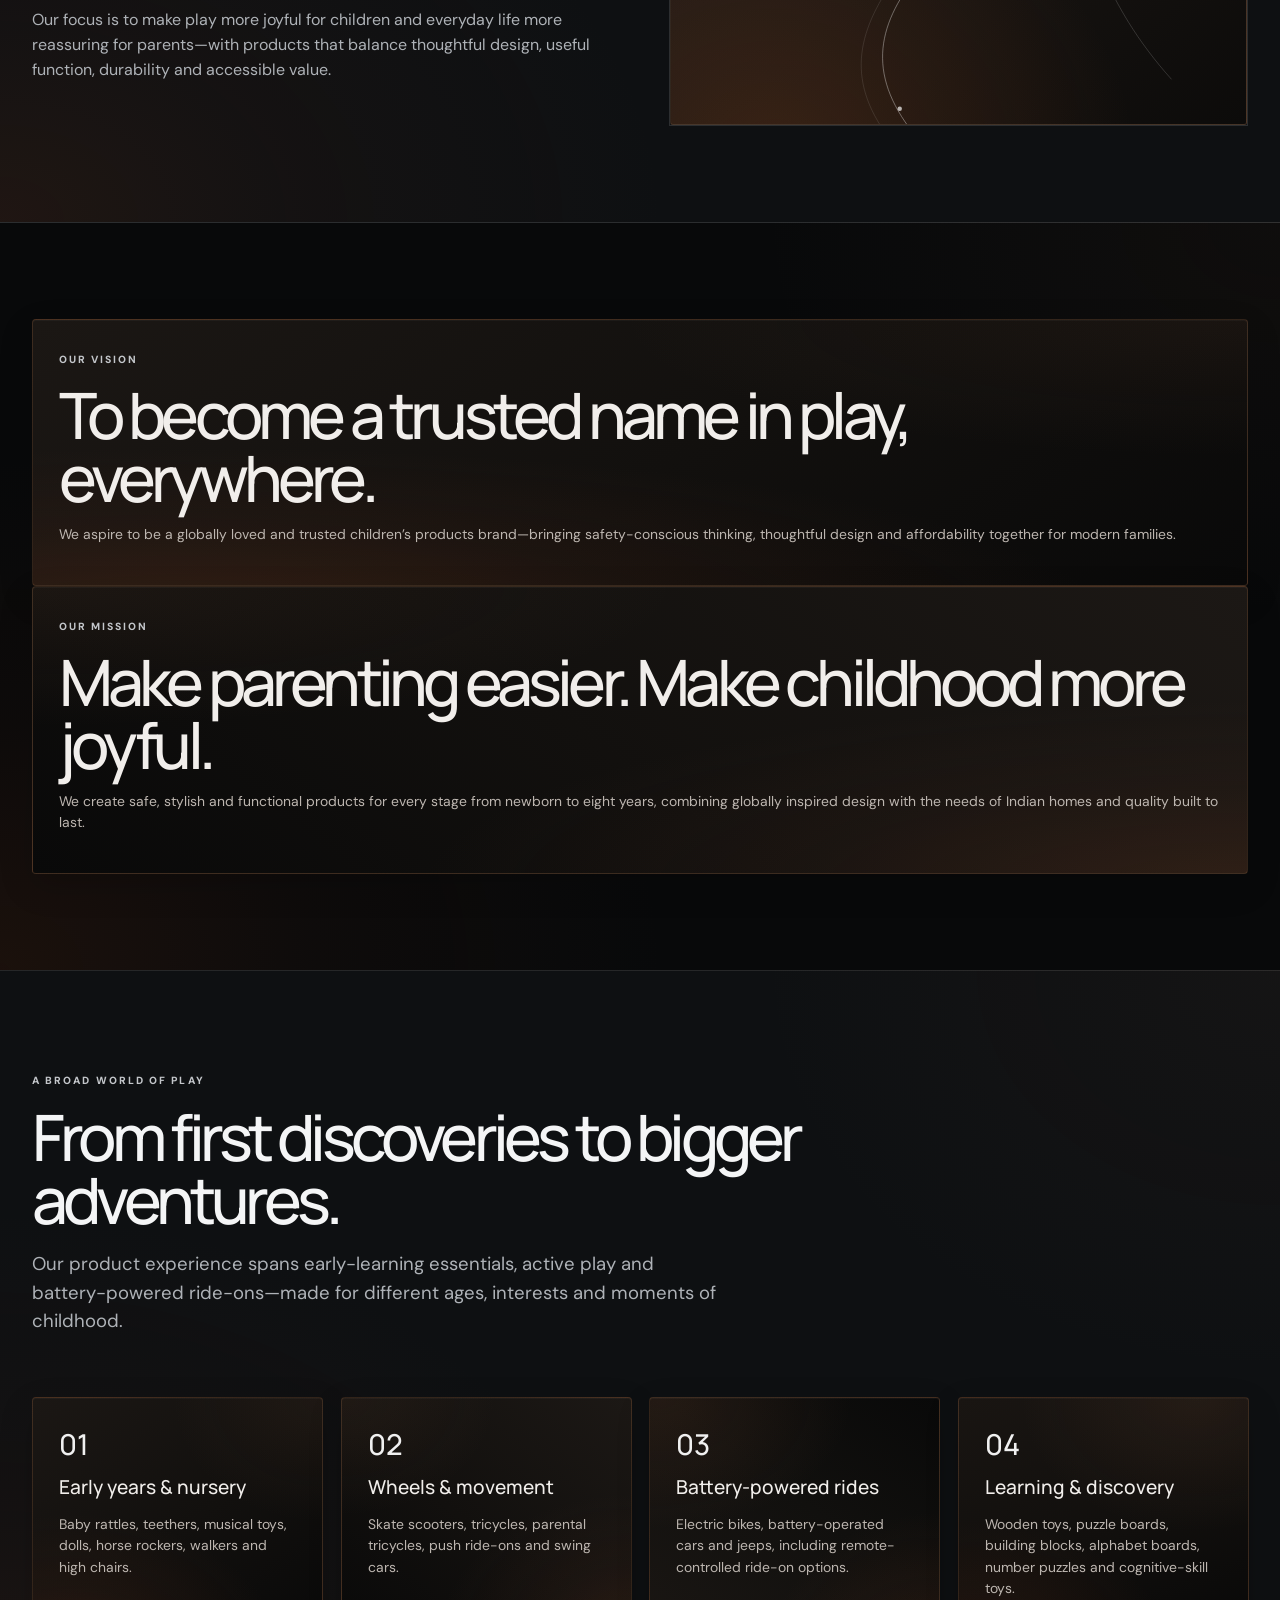
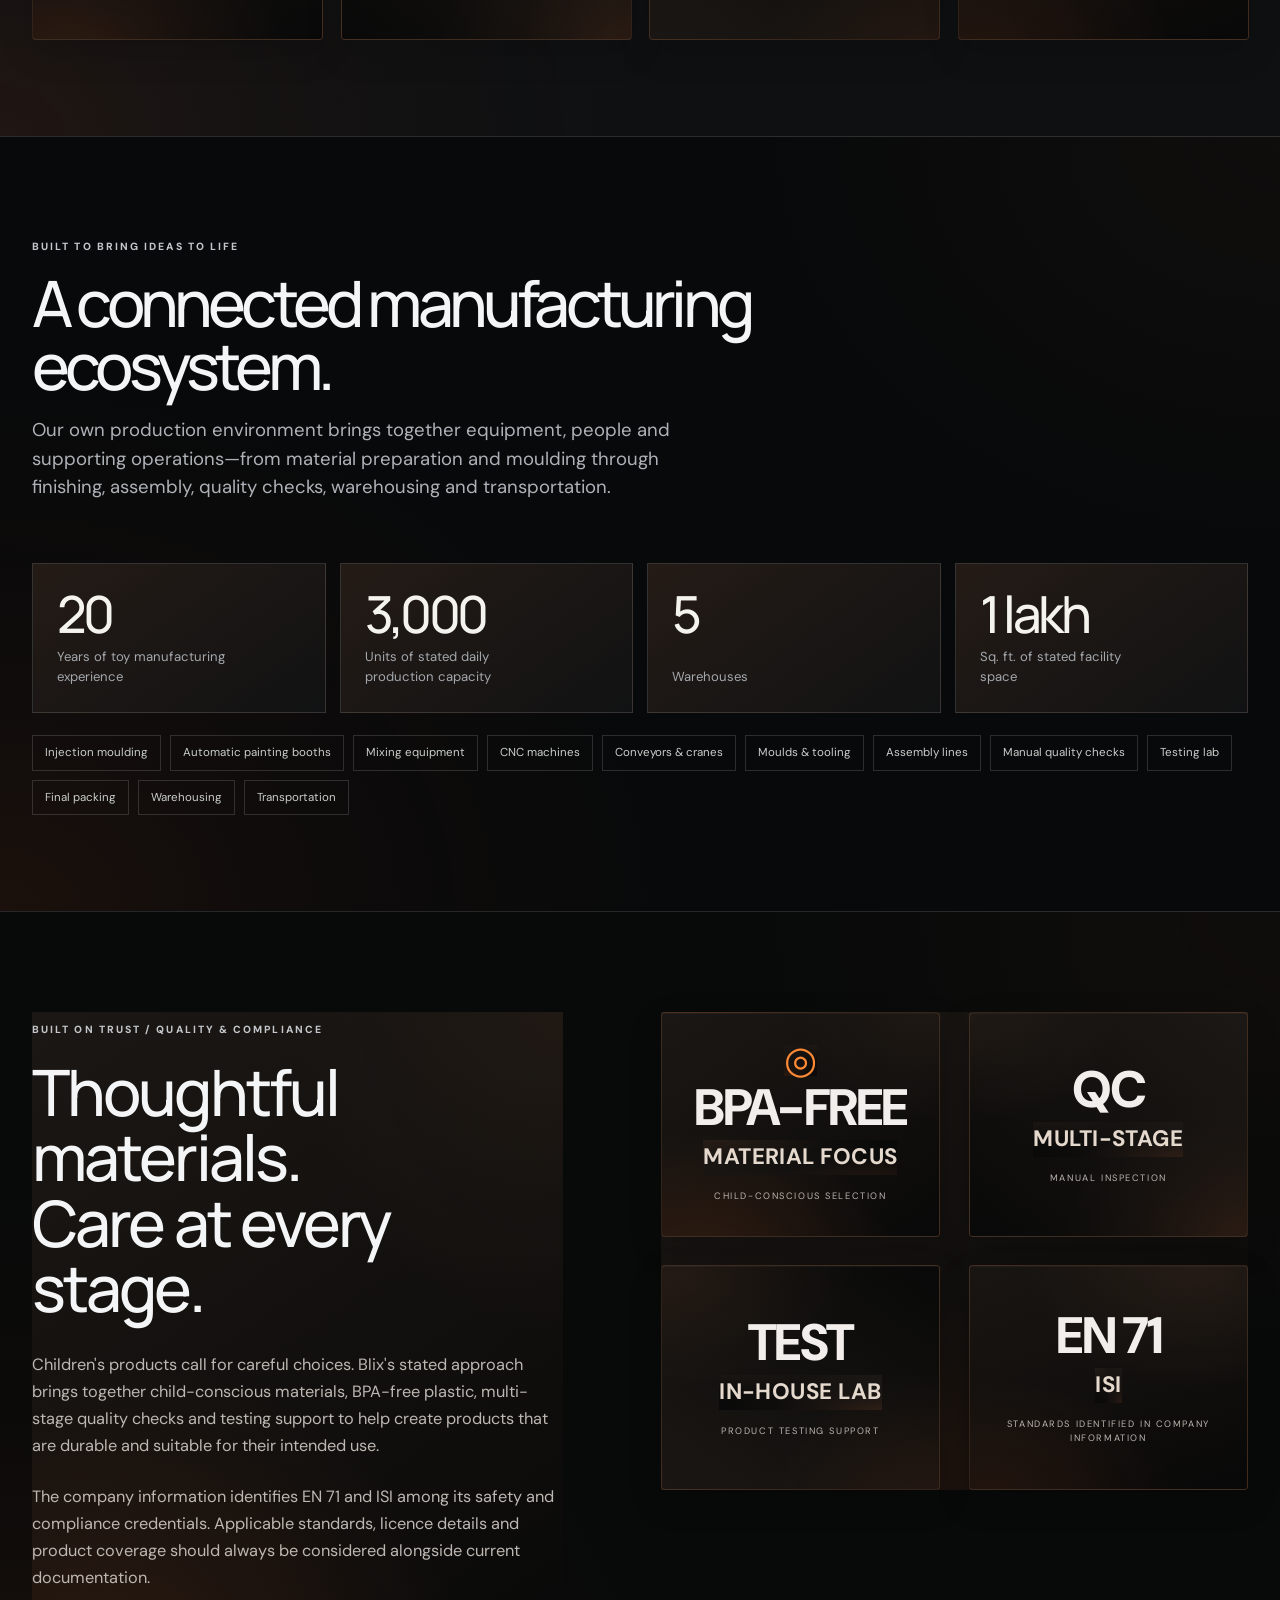
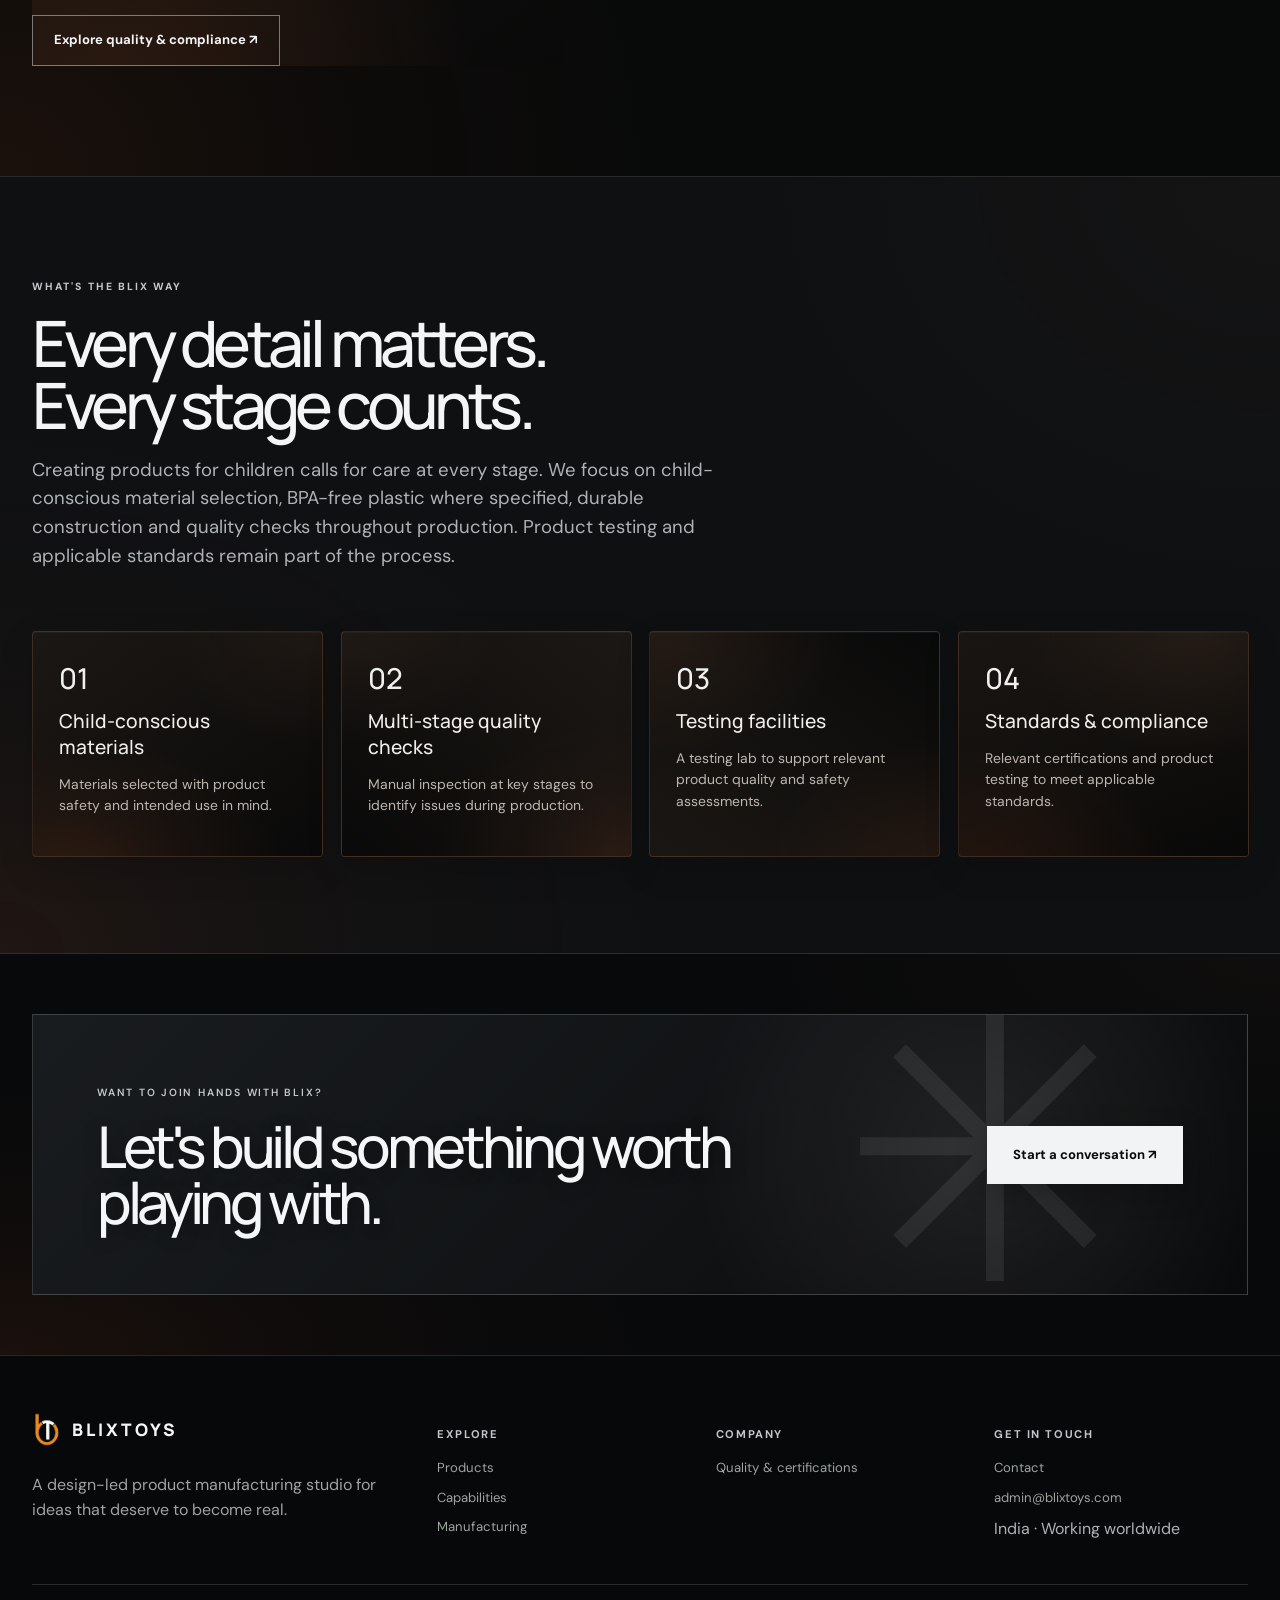
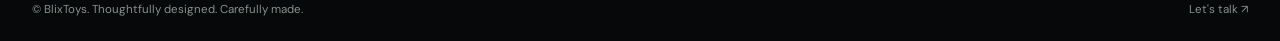
==== commit 65fb78e3: "Update Site: Products, Images" ====
--- a/index.html
+++ b/index.html
@@ -2,7 +2,7 @@
 <html lang="en"><head>
   <link rel="icon" href="assets/images/favicon.ico" sizes="any">
   <link rel="shortcut icon" href="assets/images/favicon.ico">
-<meta charset="utf-8"/><meta content="width=device-width,initial-scale=1" name="viewport"/><meta content="BlixToys — thoughtful toy product design and manufacturing." name="description"/><title>Home — BlixToys</title><link href="assets/css/style.css?v=20261118-hero-video" rel="stylesheet"/></head><body><header class="site-header"><div class="container nav"><a class="brand" href="index.html" aria-label="BlixToys home"><img class="brand-logo" src="assets/images/brand-logo.png" alt="" aria-hidden="true"><span class="brand-name">BLIXTOYS</span></a><button aria-expanded="false" aria-label="Toggle navigation" class="menu-toggle">☰</button><nav class="nav-links"><a href="capabilities.html">Capabilities</a><a href="#products-showcase">Products</a><a href="manufacturing.html">Manufacturing</a><a href="index.html#safety-quality">Quality</a><a href="about.html">Company</a><a class="btn btn-primary" href="contact.html">Start a Project ↗</a></nav></div></header><main><section class="hero hero-minimal hero-video" aria-label="BlixToys introduction">
+<meta charset="utf-8"/><meta content="width=device-width,initial-scale=1" name="viewport"/><meta name="description" content="BlixToys brings two decades of toy design and manufacturing experience to children's products, from early-years toys to ride-ons and battery-powered vehicles."/><title>Home — BlixToys</title><link href="assets/css/style.css?v=20261123-content-update" rel="stylesheet"/></head><body><header class="site-header"><div class="container nav"><a class="brand" href="index.html" aria-label="BlixToys home"><img class="brand-logo" src="assets/images/brand-logo.png" alt="" aria-hidden="true"><span class="brand-name">BLIXTOYS</span></a><button aria-expanded="false" aria-label="Toggle navigation" class="menu-toggle">☰</button><nav class="nav-links"><a href="capabilities.html">Capabilities</a><a href="#products-showcase">Products</a><a href="manufacturing.html">Manufacturing</a><a href="index.html#safety-quality">Quality</a><a class="btn btn-primary" href="contact.html">Start a Project ↗</a></nav></div></header><main><section class="hero hero-minimal hero-video" aria-label="BlixToys introduction">
 <video class="hero-background-video" autoplay muted loop playsinline preload="metadata"
   poster="assets/images/blix-hero-studio.png"
   aria-hidden="true" tabindex="-1">
@@ -12,8 +12,8 @@
 <div class="hero-video-overlay" aria-hidden="true"></div>
 <div class="container hero-minimal-inner">
   <span class="eyebrow">DESIGN-LED TOY MANUFACTURING / INDIA</span>
-  <h1 class="display">Thoughtful ideas.<br/>Made for play.</h1>
-  <p class="lead">We bring design thinking and manufacturing know-how together to develop toys for curious minds, growing imaginations and everyday adventures.</p>
+  <h1 class="display">Bringing play<br/>to life.</h1>
+  <p class="lead">With two decades of toy-making experience, Blix brings product thinking, design and manufacturing together to create engaging products for children and practical choices for families.</p>
   <div class="hero-actions">
     <a class="btn btn-primary" href="#products-showcase">Explore Our Products ↗</a>
     <a class="btn btn-outline" href="contact.html">Start a Project ↗</a>
@@ -47,7 +47,7 @@
           <div class="product-slide-top"><span>01 / EARLY DISCOVERY</span><span class="slide-index">01</span></div>
           <div class="product-slide-copy">
             <h3>Infant & Toddler Toys</h3>
-            <p>Thoughtfully designed to make early discoveries more fun and engaging.</p>
+            <p>Baby rattles, teethers, musical toys, dolls and playful rockers for early discovery.</p>
             <a class="text-link" href="contact.html">Enquire about this range <span aria-hidden="true">↗</span></a>
           </div>
         </article>
@@ -57,7 +57,7 @@
           <div class="product-slide-top"><span>02 / FIRST STEPS</span><span class="slide-index">02</span></div>
           <div class="product-slide-copy">
             <h3>Activity Walkers</h3>
-            <p>Supportive play experiences that encourage movement and early exploration.</p>
+            <p>Supportive first-step play designed to encourage movement, coordination and exploration.</p>
             <a class="text-link" href="contact.html">Enquire about this range <span aria-hidden="true">↗</span></a>
           </div>
         </article>
@@ -67,7 +67,7 @@
           <div class="product-slide-top"><span>03 / EVERYDAY MOMENTS</span><span class="slide-index">03</span></div>
           <div class="product-slide-copy">
             <h3>High Chairs</h3>
-            <p>Practical seating solutions designed around little ones and family routines.</p>
+            <p>Practical seating designed to support little ones through everyday family mealtimes.</p>
             <a class="text-link" href="contact.html">Enquire about this range <span aria-hidden="true">↗</span></a>
           </div>
         </article>
@@ -77,7 +77,7 @@
           <div class="product-slide-top"><span>04 / GROWING INDEPENDENCE</span><span class="slide-index">04</span></div>
           <div class="product-slide-copy">
             <h3>Potty Training</h3>
-            <p>Helpful products that support little milestones and everyday learning.</p>
+            <p>Helpful everyday products that support growing independence and early routines.</p>
             <a class="text-link" href="contact.html">Enquire about this range <span aria-hidden="true">↗</span></a>
           </div>
         </article>
@@ -87,7 +87,7 @@
           <div class="product-slide-top"><span>05 / LITTLE ADVENTURES</span><span class="slide-index">05</span></div>
           <div class="product-slide-copy">
             <h3>Ride-On Toys</h3>
-            <p>Encouraging little adventurers to explore, move and enjoy every ride.</p>
+            <p>Push ride-ons, swing cars and playful vehicles that encourage movement and adventure.</p>
             <a class="text-link" href="contact.html">Enquire about this range <span aria-hidden="true">↗</span></a>
           </div>
         </article>
@@ -97,7 +97,7 @@
           <div class="product-slide-top"><span>06 / ACTIVE PLAY</span><span class="slide-index">06</span></div>
           <div class="product-slide-copy">
             <h3>Kick Scooters</h3>
-            <p>Made for movement, balance and fun-filled outdoor adventures.</p>
+            <p>Scooters designed around balance, movement and outdoor play.</p>
             <a class="text-link" href="contact.html">Enquire about this range <span aria-hidden="true">↗</span></a>
           </div>
         </article>
@@ -107,7 +107,7 @@
           <div class="product-slide-top"><span>07 / POWERED ADVENTURES</span><span class="slide-index">07</span></div>
           <div class="product-slide-copy">
             <h3>Electric Bikes</h3>
-            <p>Exciting ride experiences that bring a new dimension to play.</p>
+            <p>Battery-powered mini bikes that bring imaginative riding adventures into play.</p>
             <a class="text-link" href="contact.html">Enquire about this range <span aria-hidden="true">↗</span></a>
           </div>
         </article>
@@ -117,7 +117,7 @@
           <div class="product-slide-top"><span>08 / BIG IMAGINATION</span><span class="slide-index">08</span></div>
           <div class="product-slide-copy">
             <h3>Electric Jeeps</h3>
-            <p>Adventure-inspired ride-ons for little explorers with big imaginations.</p>
+            <p>Adventure-inspired battery-operated jeeps, including remote-control options.</p>
             <a class="text-link" href="contact.html">Enquire about this range <span aria-hidden="true">↗</span></a>
           </div>
         </article>
@@ -127,7 +127,7 @@
           <div class="product-slide-top"><span>09 / DRIVE & DISCOVER</span><span class="slide-index">09</span></div>
           <div class="product-slide-copy">
             <h3>Electric Cars</h3>
-            <p>Fun automotive-inspired play experiences for young drivers.</p>
+            <p>Battery-operated ride-on cars designed for imaginative driving experiences.</p>
             <a class="text-link" href="contact.html">Enquire about this range <span aria-hidden="true">↗</span></a>
           </div>
         </article>
@@ -137,7 +137,7 @@
           <div class="product-slide-top"><span>10 / ACTIVE IMAGINATION</span><span class="slide-index">10</span></div>
           <div class="product-slide-copy">
             <h3>Indoor & Outdoor Play</h3>
-            <p>Inspiring active play, adventure and moments of fun in every space.</p>
+            <p>Play experiences that invite movement, exploration and shared moments at home or outdoors.</p>
             <a class="text-link" href="contact.html">Enquire about this range <span aria-hidden="true">↗</span></a>
           </div>
         </article>
@@ -202,8 +202,8 @@
   </div>
   <div class="device-ruler device-ruler-bottom" aria-hidden="true"></div>
 </div>
-</div><div><span class="eyebrow">RESEARCH &amp; DEVELOPMENT / PRODUCT THINKING</span><h2 class="h2">Explore boldly.<br/>Refine thoughtfully.</h2><p class="lead">Our R&amp;D approach brings ideas, design exploration and practical product thinking together. We consider how each product looks, feels, functions and fits the needs of the people who use it.</p><ul class="tick-list"><li>Safety at heart — with applicable product requirements in view.</li><li>Thoughtful design — appealing forms and practical functionality.</li><li>Quality that lasts — with a focus on durability and consistency.</li></ul><a class="btn btn-outline" href="about.html">Know More About BlixToys ↗</a></div></div></section>
-<section class="section"><div class="container"><div class="section-head"><div><span class="eyebrow">OUR CAPABILITIES</span><h2 class="h2">Creative thinking.<br/>Manufacturing know-how.</h2><p class="lead">We connect product ideas with the practical decisions that help bring them to life.</p></div><div class="section-aside">IDEA → DESIGN →<br/>DEVELOPMENT → MAKE</div></div><div class="grid-3"><article class="cap-card"><div class="cap-meta">01 <span></span></div><h3>Design &amp; Development</h3><p>Concept exploration, product direction, visual styling and prototyping.</p><span class="tag">IDEA TO PROTOTYPE</span></article><article class="cap-card"><div class="cap-meta">02 <span></span></div><h3>Manufacturing</h3><p>Practical production planning and process thinking to support product goals.</p><span class="tag">THOUGHTFUL MAKING</span></article><article class="cap-card"><div class="cap-meta">03 <span></span></div><h3>Quality &amp; Compliance</h3><p>Quality-focused inspection, testing considerations and relevant standards.</p><span class="tag">QUALITY FIRST</span></article></div></div></section>
+</div><div><span class="eyebrow">RESEARCH &amp; DEVELOPMENT / PRODUCT THINKING</span><h2 class="h2">Explore boldly.<br/>Refine thoughtfully.</h2><p class="lead">Our R&amp;D approach brings ideas, design exploration and practical product thinking together. We consider how each product looks, feels, functions and fits the needs of the people who use it.</p><ul class="tick-list"><li>Safety at heart — with applicable product requirements in view.</li><li>Thoughtful design — appealing forms and practical functionality.</li><li>Quality that lasts — with a focus on durability and consistency.</li></ul></div></div></section>
+<section class="section"><div class="container"><div class="section-head"><div><span class="eyebrow">OUR CAPABILITIES</span><h2 class="h2">Creative thinking.<br/>Manufacturing know-how.</h2><p class="lead">From the first product idea to the finished article, we bring creative direction, engineering decisions and production knowledge into one connected process.</p></div><div class="section-aside">IDEA → DESIGN →<br/>DEVELOPMENT → MAKE</div></div><div class="grid-3"><article class="cap-card"><div class="cap-meta">01 <span></span></div><h3>Design &amp; Development</h3><p>Concept exploration, product direction, visual styling and prototyping.</p><span class="tag">IDEA TO PROTOTYPE</span></article><article class="cap-card"><div class="cap-meta">02 <span></span></div><h3>Manufacturing</h3><p>Practical production planning and process thinking to support product goals.</p><span class="tag">THOUGHTFUL MAKING</span></article><article class="cap-card"><div class="cap-meta">03 <span></span></div><h3>Quality &amp; Compliance</h3><p>Quality-focused inspection, testing considerations and relevant standards.</p><span class="tag">QUALITY FIRST</span></article></div></div></section>
 <section class="section surface"><div class="container"><div class="section-head"><div><span class="eyebrow">THE BLIXTOYS WAY</span><h2 class="h2">Every detail matters.<br/>Every stage counts.</h2><p class="lead">Creating toys for children comes with an important responsibility. Our approach keeps product needs, quality and safety considerations in view throughout the journey.</p></div></div><div class="process-grid"><div class="process-card"><strong>01</strong><h3>Understand</h3><p>Clarify the user, purpose, requirements and opportunity.</p></div><div class="process-card"><strong>02</strong><h3>Explore</h3><p>Explore concepts, materials, details and product direction.</p></div><div class="process-card"><strong>03</strong><h3>Refine</h3><p>Test, refine and solve practical issues before production.</p></div><div class="process-card"><strong>04</strong><h3>Make</h3><p>Prepare production, check quality and make with consistency.</p></div></div></div></section>
 <section class="section"><div class="container"><div class="section-head"><div><span class="eyebrow">OUR COMMITMENT</span><h2 class="h2">Made with intention.<br/>Built to be useful.</h2></div></div><div class="value-grid"><article class="value-card"><div class="symbol">✳</div><h3>Child-conscious thinking</h3><p>Consider the intended age group, use case and applicable safety requirements.</p></article><article class="value-card"><div class="symbol">◒</div><h3>Practical creativity</h3><p>Balance playful design with useful function and real-world product needs.</p></article><article class="value-card"><div class="symbol">↗</div><h3>Quality in the details</h3><p>Keep material choices, inspection and product consistency part of the conversation.</p></article></div></div></section>
 <section class="section showcase-section" id="blix-showcase">
@@ -238,34 +238,99 @@
 </div>
 </div>
 </section>
+
+<section class="section surface" id="blix-story">
+  <div class="container split">
+    <div>
+      <span class="eyebrow">THE BLIX APPROACH</span>
+      <h2 class="h2">Two decades of turning ideas into play.</h2>
+      <p class="lead">Blix brings together product creativity and hands-on manufacturing experience. From raw materials and product development to moulding, finishing, assembly, packing and dispatch, we work across the journey that takes an idea to a finished product.</p>
+      <p>Our focus is to make play more joyful for children and everyday life more reassuring for parents—with products that balance thoughtful design, useful function, durability and accessible value.</p>
+    </div>
+    <div class="split-art">
+      <div aria-hidden="true" class="path-visual gradient-feature" data-path-visual="true"></div>
+    </div>
+  </div>
+</section>
+<section class="section" id="vision-mission">
+  <div class="container grid-2">
+    <article class="value-card">
+      <span class="eyebrow">OUR VISION</span>
+      <h2 class="h2">To become a trusted name in play, everywhere.</h2>
+      <p>We aspire to be a globally loved and trusted children’s products brand—bringing safety-conscious thinking, thoughtful design and affordability together for modern families.</p>
+    </article>
+    <article class="value-card">
+      <span class="eyebrow">OUR MISSION</span>
+      <h2 class="h2">Make parenting easier. Make childhood more joyful.</h2>
+      <p>We create safe, stylish and functional products for every stage from newborn to eight years, combining globally inspired design with the needs of Indian homes and quality built to last.</p>
+    </article>
+  </div>
+</section>
+<section class="section surface" id="product-families">
+  <div class="container">
+    <div class="section-head"><div>
+      <span class="eyebrow">A BROAD WORLD OF PLAY</span>
+      <h2 class="h2">From first discoveries to bigger adventures.</h2>
+      <p class="lead">Our product experience spans early-learning essentials, active play and battery-powered ride-ons—made for different ages, interests and moments of childhood.</p>
+    </div></div>
+    <div class="grid-4 blix-quality-grid">
+      <article class="value-card"><div class="symbol">01</div><h3>Early years &amp; nursery</h3><p>Baby rattles, teethers, musical toys, dolls, horse rockers, walkers and high chairs.</p></article>
+      <article class="value-card"><div class="symbol">02</div><h3>Wheels &amp; movement</h3><p>Skate scooters, tricycles, parental tricycles, push ride-ons and swing cars.</p></article>
+      <article class="value-card"><div class="symbol">03</div><h3>Battery-powered rides</h3><p>Electric bikes, battery-operated cars and jeeps, including remote-controlled ride-on options.</p></article>
+      <article class="value-card"><div class="symbol">04</div><h3>Learning &amp; discovery</h3><p>Wooden toys, puzzle boards, building blocks, alphabet boards, number puzzles and cognitive-skill toys.</p></article>
+    </div>
+  </div>
+</section>
+<section class="section" id="blix-scale">
+  <div class="container">
+    <div class="section-head"><div>
+      <span class="eyebrow">BUILT TO BRING IDEAS TO LIFE</span>
+      <h2 class="h2">A connected manufacturing ecosystem.</h2>
+      <p class="lead">Our own production environment brings together equipment, people and supporting operations—from material preparation and moulding through finishing, assembly, quality checks, warehousing and transportation.</p>
+    </div></div>
+    <div class="blix-stats-grid">
+      <article class="blix-stat"><strong>20</strong><span>Years of toy manufacturing experience</span></article>
+      <article class="blix-stat"><strong>3,000</strong><span>Units of stated daily production capacity</span></article>
+      <article class="blix-stat"><strong>5</strong><span>Warehouses</span></article>
+      <article class="blix-stat"><strong>1 lakh</strong><span>Sq. ft. of stated facility space</span></article>
+    </div>
+    <div class="blix-equipment-list">
+      <span>Injection moulding</span><span>Automatic painting booths</span><span>Mixing equipment</span><span>CNC machines</span><span>Conveyors &amp; cranes</span><span>Moulds &amp; tooling</span><span>Assembly lines</span><span>Manual quality checks</span><span>Testing lab</span><span>Final packing</span><span>Warehousing</span><span>Transportation</span>
+    </div>
+  </div>
+</section>
+
 <section class="section safety-cert-section" id="safety-quality">
-<div class="container safety-cert-grid">
-<div class="safety-cert-copy">
-<span class="eyebrow">BUILT ON TRUST / QUALITY &amp; COMPLIANCE</span>
-<h2 class="display">Safety &amp; quality<br/>certifications</h2>
-<p>Our manufacturing facilities are ISO-certified and audited under SMETA (SEDEX) ethical compliance standards.</p>
-<p>Our products are developed and tested to meet major international safety requirements, including ASTM (USA), EN 71 (Europe) and Gulf Conformity Mark (GCC) — supporting consistent quality, safety and regulatory readiness across markets.</p>
-</div>
-<div aria-label="Quality and compliance standards" class="safety-cert-cards">
-<article class="safety-cert-card">
-<span class="cert-orbit">◎</span><strong>ISO</strong><span class="cert-standard">9001:2015</span><small>QUALITY MANAGEMENT</small>
-</article>
-<article class="safety-cert-card smeta-card">
-<strong>SMETA</strong><span class="cert-standard">SEDEX</span><small>ETHICAL TRADE AUDIT</small>
-</article>
-<article class="safety-cert-card astm-card">
-<strong>ASTM</strong><span class="cert-standard">INTERNATIONAL</span><small>STANDARDS WORLDWIDE</small>
-</article>
-<article class="safety-cert-card en-card">
-<strong>EN 71</strong><span class="cert-standard">EUROPEAN TOY SAFETY</span><small>PRODUCT SAFETY STANDARD</small>
-</article>
-<article class="safety-cert-card bis-card">
-<strong>BIS</strong><span class="cert-standard">IS 9873</span><small>INDIAN TOY SAFETY</small>
-</article>
-<article class="safety-cert-card gcc-card">
-<strong>GCC</strong><span class="cert-standard">G-MARK</span><small>GULF CONFORMITY</small>
-</article>
-</div>
-</div>
-</section>
-<section class="section-sm"><div class="container"><div class="cta"><div><span class="eyebrow" style="color:#ffe2d9">WANT TO JOIN HANDS WITH BLIX?</span><h2>Let's build something worth playing with.</h2></div><a class="btn" href="contact.html">Start a conversation ↗</a></div></div></section></main><footer class="site-footer"><div class="container"><div class="footer-grid"><div class="footer-about"><a class="brand" href="index.html" aria-label="BlixToys home"><img class="brand-logo" src="assets/images/brand-logo.png" alt="" aria-hidden="true"><span class="brand-name">BLIXTOYS</span></a><p>A design-led product manufacturing studio for ideas that deserve to become real.</p></div><div class="footer-col"><h4>Explore</h4><a href="#products-showcase">Products</a><a href="capabilities.html">Capabilities</a><a href="manufacturing.html">Manufacturing</a></div><div class="footer-col"><h4>Company</h4><a href="about.html">About BlixToys</a><a href="index.html#safety-quality">Quality &amp; certifications</a></div><div class="footer-col"><h4>Get in touch</h4><a href="contact.html">Contact</a><a href="mailto:admin@blixtoys.com">admin@blixtoys.com</a><span class="muted">India · Working worldwide</span></div></div><div class="footer-bottom"><span>© <span data-year=""></span> BlixToys. Thoughtfully designed. Carefully made.</span><span><a href="contact.html">Let's talk ↗</a></span></div></div></footer><script src="assets/js/main.js?v=20261112-tabs"></script><script src="assets/js/products-carousel.js?v=20261120-generated-category-images" defer></script></body></html>+  <div class="container safety-cert-grid">
+    <div class="safety-cert-copy">
+      <span class="eyebrow">BUILT ON TRUST / QUALITY &amp; COMPLIANCE</span>
+      <h2 class="display">Thoughtful materials.<br/>Care at every stage.</h2>
+      <p>Children's products call for careful choices. Blix's stated approach brings together child-conscious materials, BPA-free plastic, multi-stage quality checks and testing support to help create products that are durable and suitable for their intended use.</p>
+      <p>The company information identifies EN 71 and ISI among its safety and compliance credentials. Applicable standards, licence details and product coverage should always be considered alongside current documentation.</p>
+      <a class="btn btn-outline" href="certifications.html">Explore quality &amp; compliance ↗</a>
+    </div>
+    <div aria-label="BlixToys quality approach" class="safety-cert-cards">
+      <article class="safety-cert-card"><span class="cert-orbit">◎</span><strong>BPA-FREE</strong><span class="cert-standard">MATERIAL FOCUS</span><small>CHILD-CONSCIOUS SELECTION</small></article>
+      <article class="safety-cert-card"><strong>QC</strong><span class="cert-standard">MULTI-STAGE</span><small>MANUAL INSPECTION</small></article>
+      <article class="safety-cert-card"><strong>TEST</strong><span class="cert-standard">IN-HOUSE LAB</span><small>PRODUCT TESTING SUPPORT</small></article>
+      <article class="safety-cert-card"><strong>EN 71</strong><span class="cert-standard">ISI</span><small>STANDARDS IDENTIFIED IN COMPANY INFORMATION</small></article>
+    </div>
+  </div>
+</section>
+
+<section class="section surface" id="blix-quality-approach">
+  <div class="container">
+    <div class="section-head"><div>
+      <span class="eyebrow">WHAT'S THE BLIX WAY</span>
+      <h2 class="h2">Every detail matters.<br/>Every stage counts.</h2>
+      <p class="lead">Creating products for children calls for care at every stage. We focus on child-conscious material selection, BPA-free plastic where specified, durable construction and quality checks throughout production. Product testing and applicable standards remain part of the process.</p>
+    </div></div>
+    <div class="grid-4 blix-quality-grid">
+      <article class="value-card"><div class="symbol">01</div><h3>Child-conscious materials</h3><p>Materials selected with product safety and intended use in mind.</p></article>
+      <article class="value-card"><div class="symbol">02</div><h3>Multi-stage quality checks</h3><p>Manual inspection at key stages to identify issues during production.</p></article>
+      <article class="value-card"><div class="symbol">03</div><h3>Testing facilities</h3><p>A testing lab to support relevant product quality and safety assessments.</p></article>
+      <article class="value-card"><div class="symbol">04</div><h3>Standards &amp; compliance</h3><p>Relevant certifications and product testing to meet applicable standards.</p></article>
+    </div>
+  </div>
+</section>
+<section class="section-sm"><div class="container"><div class="cta"><div><span class="eyebrow" style="color:#ffe2d9">WANT TO JOIN HANDS WITH BLIX?</span><h2>Let's build something worth playing with.</h2></div><a class="btn" href="contact.html">Start a conversation ↗</a></div></div></section></main><footer class="site-footer"><div class="container"><div class="footer-grid"><div class="footer-about"><a class="brand" href="index.html" aria-label="BlixToys home"><img class="brand-logo" src="assets/images/brand-logo.png" alt="" aria-hidden="true"><span class="brand-name">BLIXTOYS</span></a><p>A design-led product manufacturing studio for ideas that deserve to become real.</p></div><div class="footer-col"><h4>Explore</h4><a href="#products-showcase">Products</a><a href="capabilities.html">Capabilities</a><a href="manufacturing.html">Manufacturing</a></div><div class="footer-col"><h4>Company</h4><a href="index.html#safety-quality">Quality &amp; certifications</a></div><div class="footer-col"><h4>Get in touch</h4><a href="contact.html">Contact</a><a href="mailto:admin@blixtoys.com">admin@blixtoys.com</a><span class="muted">India · Working worldwide</span></div></div><div class="footer-bottom"><span>© <span data-year=""></span> BlixToys. Thoughtfully designed. Carefully made.</span><span><a href="contact.html">Let's talk ↗</a></span></div></div></footer><script src="assets/js/main.js?v=20261112-tabs"></script><script src="assets/js/products-carousel.js?v=20261120-generated-category-images" defer></script></body></html>
--- a/assets/css/style.css
+++ b/assets/css/style.css
@@ -6572,3 +6572,36 @@
   object-fit: cover !important;
   object-position: center center !important;
 }
+
+
+/* Blix website content additions */
+.blix-infrastructure-grid { grid-template-columns: repeat(3, minmax(0, 1fr)); }
+.blix-stats-grid { display:grid; grid-template-columns:repeat(4,minmax(0,1fr)); gap:14px; }
+.blix-stat { min-height:150px; padding:24px; border:1px solid #ffffff20; background:linear-gradient(145deg,#241b16,#111213); display:flex; flex-direction:column; justify-content:space-between; }
+.blix-stat strong { font:500 clamp(2.2rem,4vw,3.6rem)/1 Manrope,sans-serif; letter-spacing:-.07em; color:var(--white); }
+.blix-stat span { color:var(--muted); font-size:.82rem; max-width:180px; }
+.blix-stats-note { font-size:.72rem; margin:14px 0 22px; }
+.blix-equipment-list { display:flex; flex-wrap:wrap; gap:9px; }
+.blix-equipment-list span { padding:8px 12px; border:1px solid #ffffff25; color:#c9ceca; font-size:.72rem; }
+.grid-4.blix-quality-grid { display:grid; grid-template-columns:repeat(4,minmax(0,1fr)); gap:18px; }
+@media (max-width: 900px) {
+  .blix-infrastructure-grid, .grid-4.blix-quality-grid { grid-template-columns:repeat(2,minmax(0,1fr)); }
+  .blix-stats-grid { grid-template-columns:repeat(2,minmax(0,1fr)); }
+}
+@media (max-width: 560px) {
+  .blix-infrastructure-grid, .grid-4.blix-quality-grid, .blix-stats-grid { grid-template-columns:1fr; }
+  .blix-stat { min-height:120px; }
+}
+
+
+/* Expanded BlixToys company, product and manufacturing content */
+#vision-mission .value-card { min-height: 100%; }
+#product-families .value-card { min-height: 100%; }
+#blix-scale .blix-stats-grid { margin-bottom: 22px; }
+#blix-scale .blix-equipment-list { margin-top: 8px; }
+#manufactured-product-range .split { align-items: start; }
+@media (max-width: 720px) {
+  #vision-mission .grid-2,
+  #product-families .grid-4,
+  #manufactured-product-range .split { grid-template-columns: 1fr; }
+}
